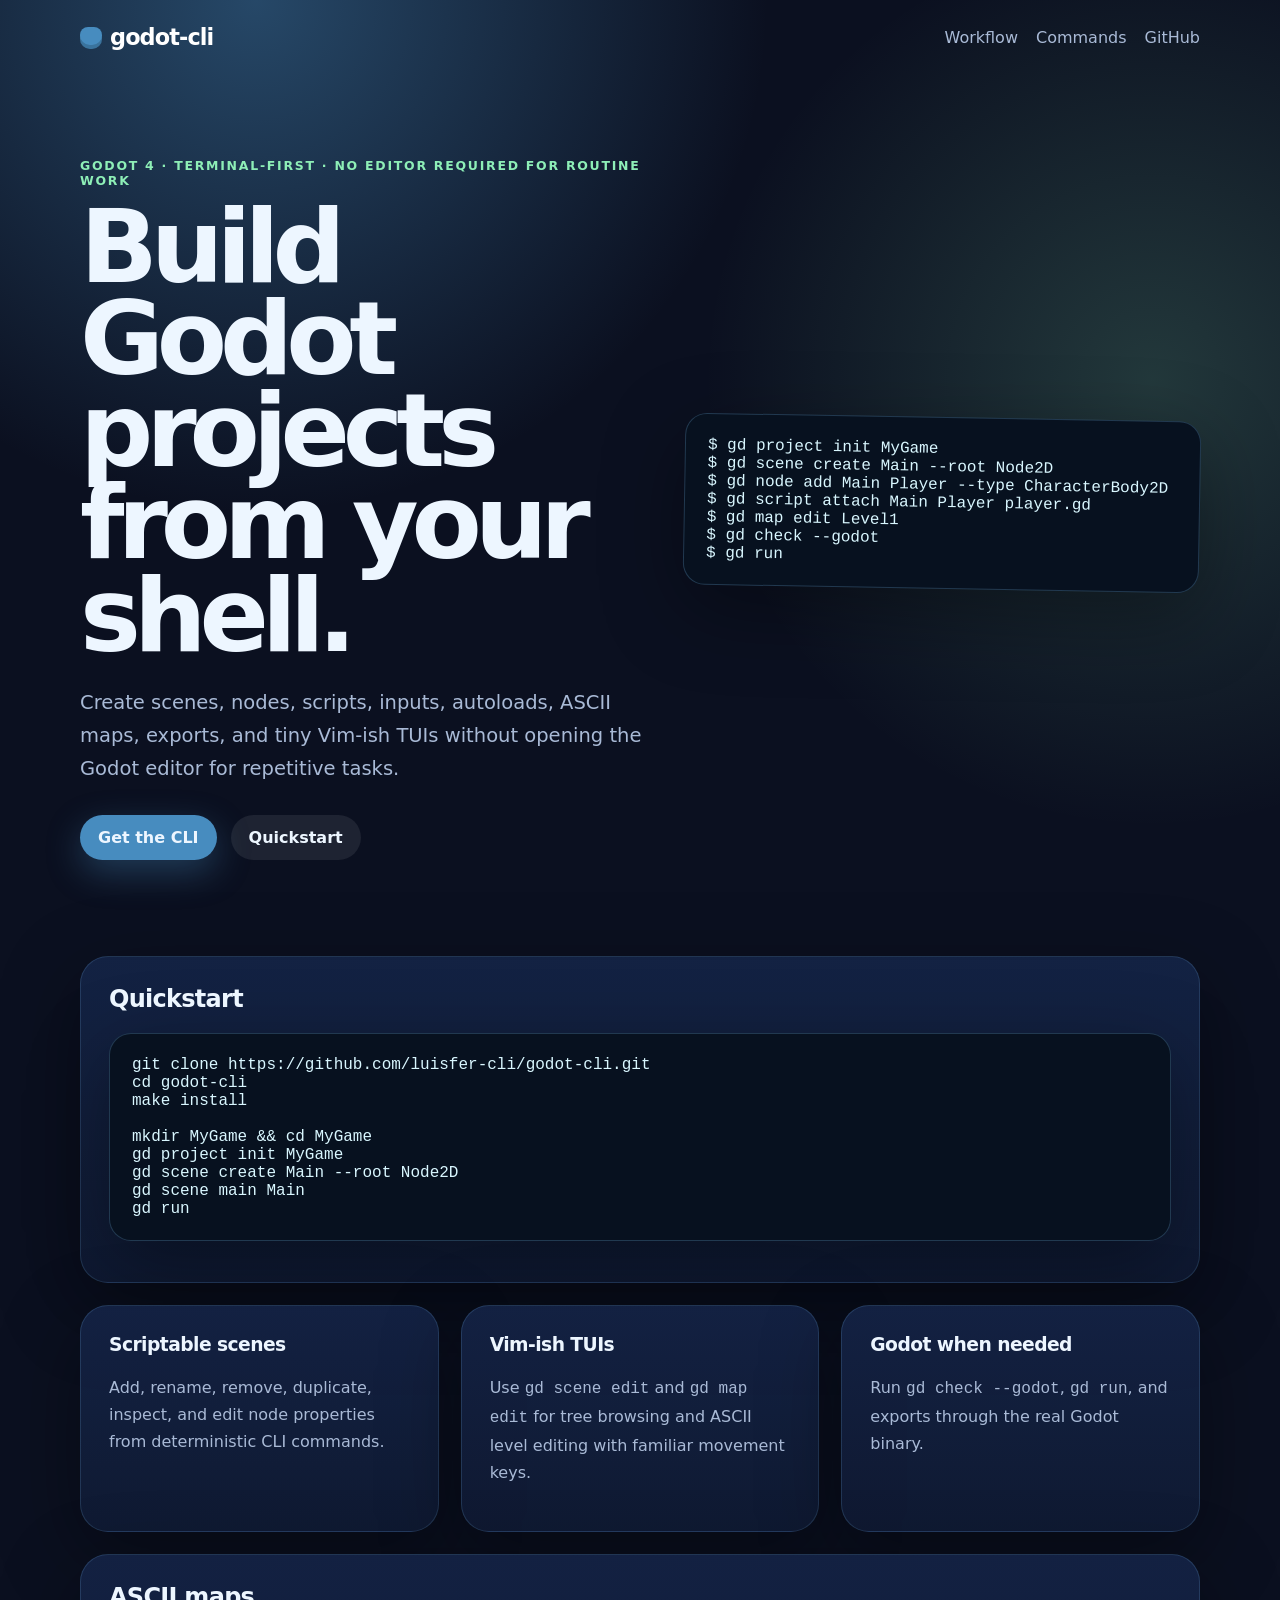
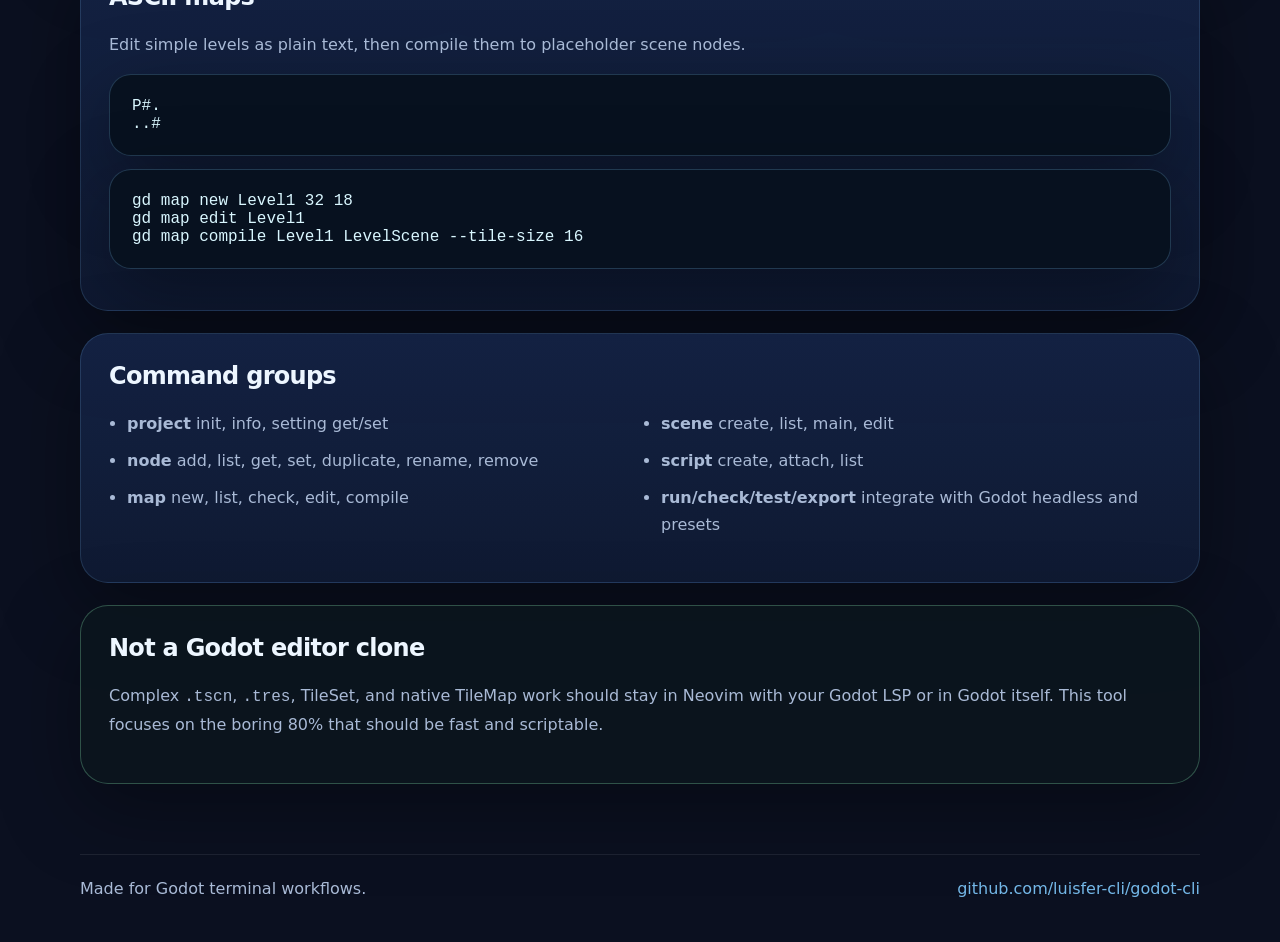
==== index.html @ 8ccf0f2c "Add GitHub Pages site" ====
<!doctype html>
<html lang="en">
<head>
  <meta charset="utf-8">
  <meta name="viewport" content="width=device-width, initial-scale=1">
  <title>godot-cli</title>
  <meta name="description" content="Terminal-first CLI for creating, inspecting, and editing Godot 4 projects.">
  <link rel="stylesheet" href="styles.css">
</head>
<body>
  <header class="hero">
    <nav>
      <a class="brand" href="#">godot-cli</a>
      <div>
        <a href="#workflow">Workflow</a>
        <a href="#commands">Commands</a>
        <a href="https://github.com/luisfer-cli/godot-cli">GitHub</a>
      </div>
    </nav>
    <section class="hero-grid">
      <div>
        <p class="eyebrow">Godot 4 · terminal-first · no editor required for routine work</p>
        <h1>Build Godot projects from your shell.</h1>
        <p class="lead">Create scenes, nodes, scripts, inputs, autoloads, ASCII maps, exports, and tiny Vim-ish TUIs without opening the Godot editor for repetitive tasks.</p>
        <div class="actions">
          <a class="button" href="https://github.com/luisfer-cli/godot-cli">Get the CLI</a>
          <a class="button ghost" href="#quickstart">Quickstart</a>
        </div>
      </div>
      <pre class="terminal"><code>$ gd project init MyGame
$ gd scene create Main --root Node2D
$ gd node add Main Player --type CharacterBody2D
$ gd script attach Main Player player.gd
$ gd map edit Level1
$ gd check --godot
$ gd run</code></pre>
    </section>
  </header>

  <main>
    <section id="quickstart" class="card wide">
      <h2>Quickstart</h2>
      <pre><code>git clone https://github.com/luisfer-cli/godot-cli.git
cd godot-cli
make install

mkdir MyGame && cd MyGame
gd project init MyGame
gd scene create Main --root Node2D
gd scene main Main
gd run</code></pre>
    </section>

    <section id="workflow" class="grid">
      <article class="card">
        <h3>Scriptable scenes</h3>
        <p>Add, rename, remove, duplicate, inspect, and edit node properties from deterministic CLI commands.</p>
      </article>
      <article class="card">
        <h3>Vim-ish TUIs</h3>
        <p>Use <code>gd scene edit</code> and <code>gd map edit</code> for tree browsing and ASCII level editing with familiar movement keys.</p>
      </article>
      <article class="card">
        <h3>Godot when needed</h3>
        <p>Run <code>gd check --godot</code>, <code>gd run</code>, and exports through the real Godot binary.</p>
      </article>
    </section>

    <section class="card wide">
      <h2>ASCII maps</h2>
      <p>Edit simple levels as plain text, then compile them to placeholder scene nodes.</p>
      <pre><code>P#.
..#</code></pre>
      <pre><code>gd map new Level1 32 18
gd map edit Level1
gd map compile Level1 LevelScene --tile-size 16</code></pre>
    </section>

    <section id="commands" class="card wide">
      <h2>Command groups</h2>
      <ul class="commands">
        <li><strong>project</strong> init, info, setting get/set</li>
        <li><strong>scene</strong> create, list, main, edit</li>
        <li><strong>node</strong> add, list, get, set, duplicate, rename, remove</li>
        <li><strong>script</strong> create, attach, list</li>
        <li><strong>map</strong> new, list, check, edit, compile</li>
        <li><strong>run/check/test/export</strong> integrate with Godot headless and presets</li>
      </ul>
    </section>

    <section class="note">
      <h2>Not a Godot editor clone</h2>
      <p>Complex <code>.tscn</code>, <code>.tres</code>, TileSet, and native TileMap work should stay in Neovim with your Godot LSP or in Godot itself. This tool focuses on the boring 80% that should be fast and scriptable.</p>
    </section>
  </main>

  <footer>
    <span>Made for Godot terminal workflows.</span>
    <a href="https://github.com/luisfer-cli/godot-cli">github.com/luisfer-cli/godot-cli</a>
  </footer>
</body>
</html>
---- styles.css ----
:root {
  color-scheme: dark;
  --bg: #0b1020;
  --panel: #101a33;
  --panel-2: #142345;
  --text: #edf6ff;
  --muted: #a9bad6;
  --godot: #478cbf;
  --godot-light: #74b8e8;
  --green: #8eefb7;
  --shadow: 0 24px 80px rgba(0, 0, 0, .35);
}
* { box-sizing: border-box; }
body {
  margin: 0;
  font-family: Inter, ui-sans-serif, system-ui, -apple-system, BlinkMacSystemFont, "Segoe UI", sans-serif;
  background:
    radial-gradient(circle at 20% 0%, rgba(71, 140, 191, .45), transparent 32rem),
    radial-gradient(circle at 90% 15%, rgba(142, 239, 183, .18), transparent 28rem),
    var(--bg);
  color: var(--text);
}
a { color: inherit; text-decoration: none; }
nav, main, footer, .hero-grid { width: min(1120px, calc(100% - 32px)); margin: auto; }
nav {
  display: flex; justify-content: space-between; align-items: center;
  padding: 24px 0;
}
nav div { display: flex; gap: 18px; color: var(--muted); }
.brand {
  font-weight: 900; letter-spacing: -.04em; font-size: 1.4rem;
  color: white;
}
.brand::before {
  content: ""; display: inline-block; width: 22px; height: 22px; margin-right: 8px;
  vertical-align: -4px; border-radius: 8px 8px 10px 10px;
  background: var(--godot); box-shadow: inset 0 -4px 0 rgba(0,0,0,.18);
}
.hero { padding-bottom: 72px; }
.hero-grid {
  display: grid; grid-template-columns: minmax(0, 1.05fr) minmax(320px, .95fr);
  gap: 34px; align-items: center; padding: 72px 0 24px;
}
.eyebrow { color: var(--green); text-transform: uppercase; letter-spacing: .14em; font-size: .78rem; font-weight: 800; }
h1 { font-size: clamp(3rem, 8vw, 6.6rem); line-height: .9; margin: 12px 0 24px; letter-spacing: -.07em; }
.lead { color: var(--muted); font-size: 1.22rem; line-height: 1.7; max-width: 64ch; }
.actions { display: flex; gap: 14px; margin-top: 30px; flex-wrap: wrap; }
.button {
  padding: 13px 18px; border-radius: 999px; background: var(--godot);
  font-weight: 800; box-shadow: 0 12px 34px rgba(71, 140, 191, .35);
}
.button.ghost { background: rgba(255,255,255,.08); box-shadow: none; color: var(--text); }
.terminal, pre {
  background: #07111f; border: 1px solid rgba(116, 184, 232, .24);
  color: #d9f7ff; padding: 22px; border-radius: 22px; overflow: auto;
  box-shadow: var(--shadow);
}
.terminal { transform: rotate(1deg); }
code { font-family: "JetBrains Mono", "Fira Code", ui-monospace, SFMono-Regular, Menlo, monospace; }
main { display: grid; gap: 22px; padding-bottom: 70px; }
.grid { display: grid; grid-template-columns: repeat(3, 1fr); gap: 22px; }
.card, .note {
  background: linear-gradient(180deg, rgba(20,35,69,.94), rgba(16,26,51,.94));
  border: 1px solid rgba(116,184,232,.18); border-radius: 28px; padding: 28px;
  box-shadow: var(--shadow);
}
.card h2, .note h2, .card h3 { margin-top: 0; letter-spacing: -.03em; }
.card p, .note p, .commands { color: var(--muted); line-height: 1.7; }
.wide { grid-column: 1 / -1; }
.commands { display: grid; grid-template-columns: repeat(2, minmax(0, 1fr)); gap: 10px 24px; padding-left: 18px; }
.note { border-color: rgba(142,239,183,.28); background: rgba(11, 22, 30, .82); }
footer {
  color: var(--muted); border-top: 1px solid rgba(255,255,255,.08);
  padding: 24px 0 36px; display: flex; justify-content: space-between; gap: 16px;
}
footer a { color: var(--godot-light); }
@media (max-width: 820px) {
  .hero-grid, .grid, .commands { grid-template-columns: 1fr; }
  nav, footer { align-items: flex-start; flex-direction: column; }
  h1 { font-size: 3.4rem; }
}
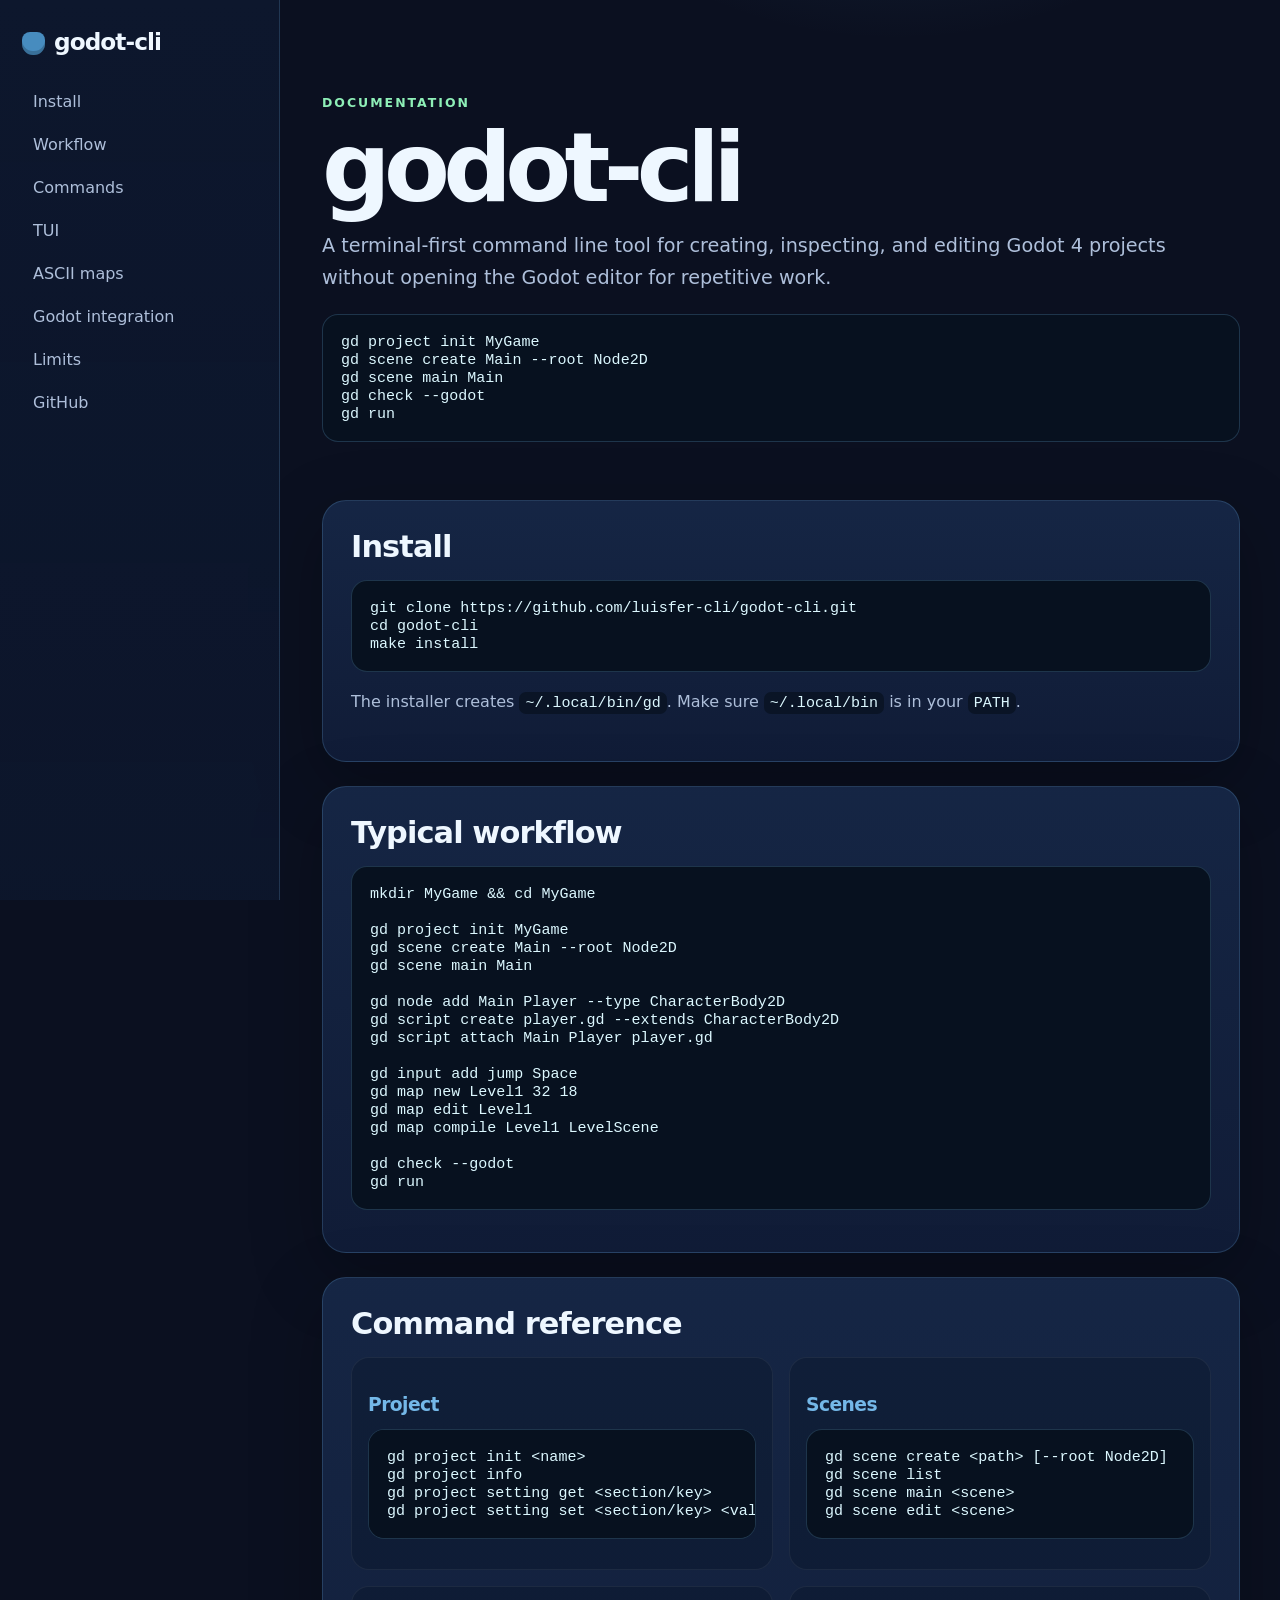
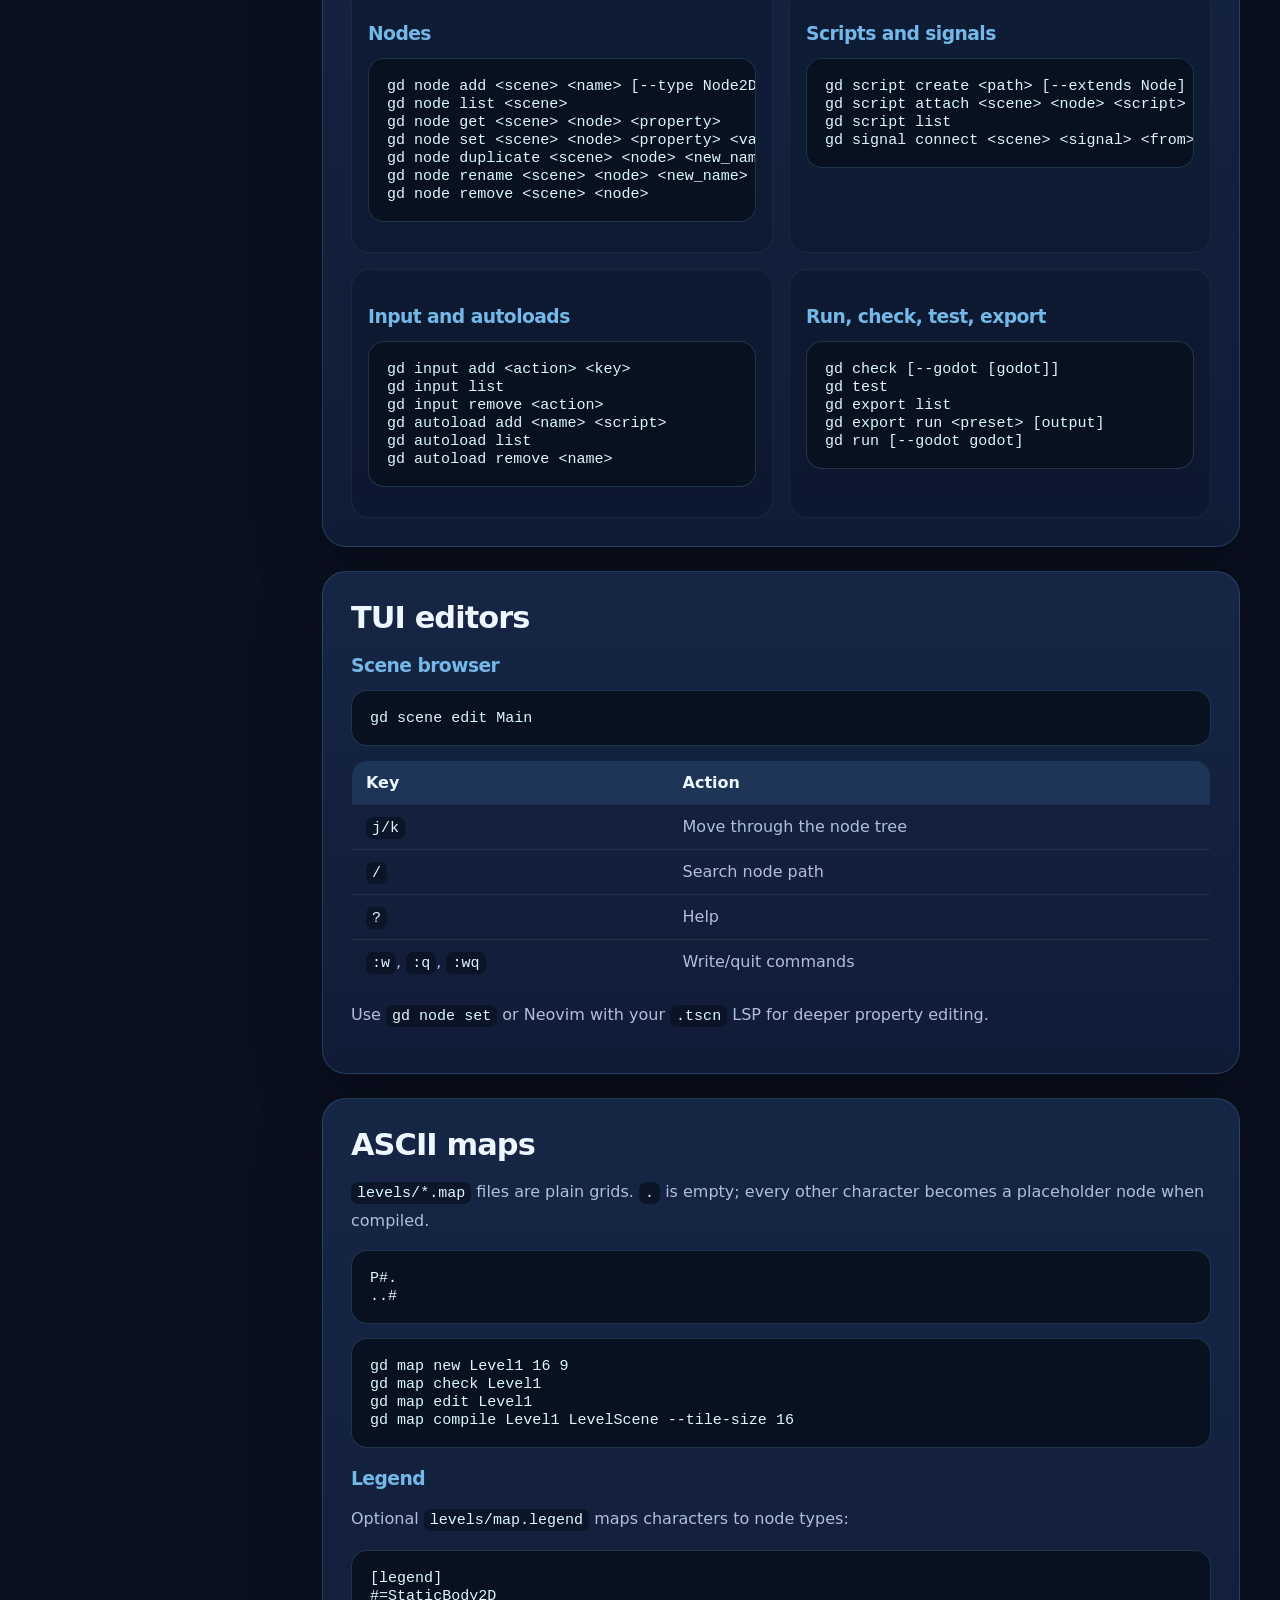
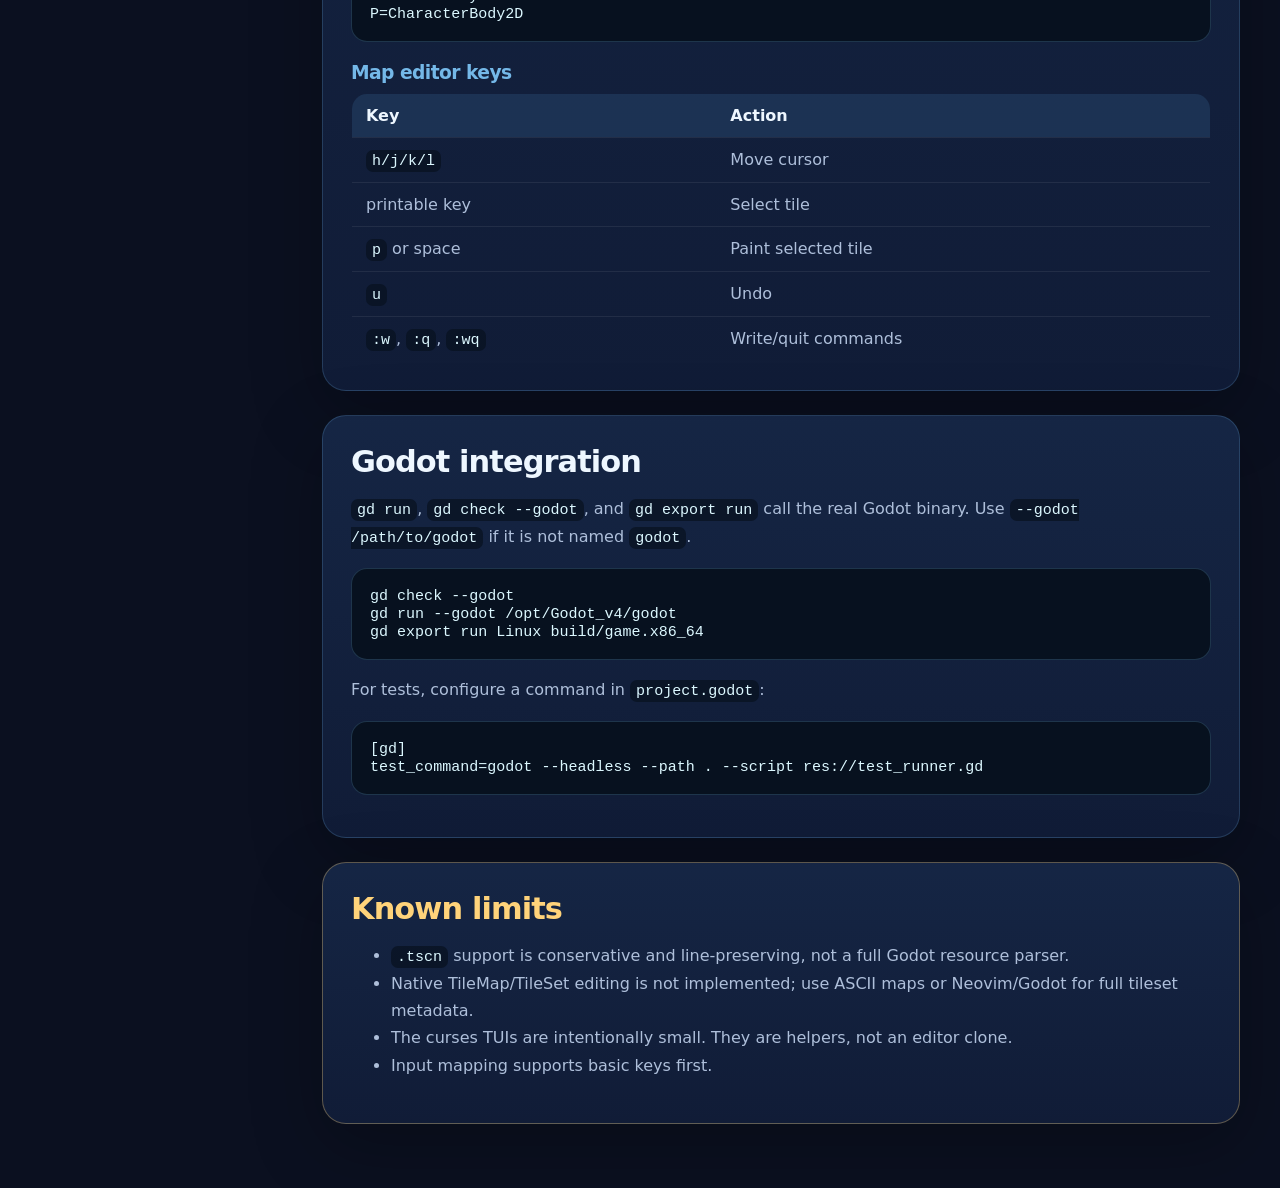
==== commit bca1db56: "Refocus GitHub Pages on documentation" ====
--- a/index.html
+++ b/index.html
@@ -3,100 +3,179 @@
 <head>
   <meta charset="utf-8">
   <meta name="viewport" content="width=device-width, initial-scale=1">
-  <title>godot-cli</title>
-  <meta name="description" content="Terminal-first CLI for creating, inspecting, and editing Godot 4 projects.">
+  <title>godot-cli docs</title>
+  <meta name="description" content="Documentation for godot-cli, a terminal-first CLI for Godot 4 projects.">
   <link rel="stylesheet" href="styles.css">
 </head>
 <body>
-  <header class="hero">
+  <aside class="sidebar">
+    <a class="brand" href="#top">godot-cli</a>
     <nav>
-      <a class="brand" href="#">godot-cli</a>
-      <div>
-        <a href="#workflow">Workflow</a>
-        <a href="#commands">Commands</a>
-        <a href="https://github.com/luisfer-cli/godot-cli">GitHub</a>
-      </div>
+      <a href="#install">Install</a>
+      <a href="#workflow">Workflow</a>
+      <a href="#commands">Commands</a>
+      <a href="#tui">TUI</a>
+      <a href="#maps">ASCII maps</a>
+      <a href="#godot">Godot integration</a>
+      <a href="#limits">Limits</a>
+      <a href="https://github.com/luisfer-cli/godot-cli">GitHub</a>
     </nav>
-    <section class="hero-grid">
-      <div>
-        <p class="eyebrow">Godot 4 · terminal-first · no editor required for routine work</p>
-        <h1>Build Godot projects from your shell.</h1>
-        <p class="lead">Create scenes, nodes, scripts, inputs, autoloads, ASCII maps, exports, and tiny Vim-ish TUIs without opening the Godot editor for repetitive tasks.</p>
-        <div class="actions">
-          <a class="button" href="https://github.com/luisfer-cli/godot-cli">Get the CLI</a>
-          <a class="button ghost" href="#quickstart">Quickstart</a>
-        </div>
-      </div>
-      <pre class="terminal"><code>$ gd project init MyGame
-$ gd scene create Main --root Node2D
-$ gd node add Main Player --type CharacterBody2D
-$ gd script attach Main Player player.gd
-$ gd map edit Level1
-$ gd check --godot
-$ gd run</code></pre>
-    </section>
-  </header>
+  </aside>
 
-  <main>
-    <section id="quickstart" class="card wide">
-      <h2>Quickstart</h2>
+  <main id="top">
+    <header class="hero">
+      <p class="eyebrow">Documentation</p>
+      <h1>godot-cli</h1>
+      <p class="lead">A terminal-first command line tool for creating, inspecting, and editing Godot 4 projects without opening the Godot editor for repetitive work.</p>
+      <pre><code>gd project init MyGame
+gd scene create Main --root Node2D
+gd scene main Main
+gd check --godot
+gd run</code></pre>
+    </header>
+
+    <section id="install" class="doc-card">
+      <h2>Install</h2>
       <pre><code>git clone https://github.com/luisfer-cli/godot-cli.git
 cd godot-cli
-make install
+make install</code></pre>
+      <p>The installer creates <code>~/.local/bin/gd</code>. Make sure <code>~/.local/bin</code> is in your <code>PATH</code>.</p>
+    </section>
 
-mkdir MyGame && cd MyGame
+    <section id="workflow" class="doc-card">
+      <h2>Typical workflow</h2>
+      <pre><code>mkdir MyGame && cd MyGame
+
 gd project init MyGame
 gd scene create Main --root Node2D
 gd scene main Main
+
+gd node add Main Player --type CharacterBody2D
+gd script create player.gd --extends CharacterBody2D
+gd script attach Main Player player.gd
+
+gd input add jump Space
+gd map new Level1 32 18
+gd map edit Level1
+gd map compile Level1 LevelScene
+
+gd check --godot
 gd run</code></pre>
     </section>
 
-    <section id="workflow" class="grid">
-      <article class="card">
-        <h3>Scriptable scenes</h3>
-        <p>Add, rename, remove, duplicate, inspect, and edit node properties from deterministic CLI commands.</p>
-      </article>
-      <article class="card">
-        <h3>Vim-ish TUIs</h3>
-        <p>Use <code>gd scene edit</code> and <code>gd map edit</code> for tree browsing and ASCII level editing with familiar movement keys.</p>
-      </article>
-      <article class="card">
-        <h3>Godot when needed</h3>
-        <p>Run <code>gd check --godot</code>, <code>gd run</code>, and exports through the real Godot binary.</p>
-      </article>
+    <section id="commands" class="doc-card">
+      <h2>Command reference</h2>
+      <div class="command-grid">
+        <article>
+          <h3>Project</h3>
+          <pre><code>gd project init &lt;name&gt;
+gd project info
+gd project setting get &lt;section/key&gt;
+gd project setting set &lt;section/key&gt; &lt;value&gt;</code></pre>
+        </article>
+        <article>
+          <h3>Scenes</h3>
+          <pre><code>gd scene create &lt;path&gt; [--root Node2D]
+gd scene list
+gd scene main &lt;scene&gt;
+gd scene edit &lt;scene&gt;</code></pre>
+        </article>
+        <article>
+          <h3>Nodes</h3>
+          <pre><code>gd node add &lt;scene&gt; &lt;name&gt; [--type Node2D]
+gd node list &lt;scene&gt;
+gd node get &lt;scene&gt; &lt;node&gt; &lt;property&gt;
+gd node set &lt;scene&gt; &lt;node&gt; &lt;property&gt; &lt;value&gt;
+gd node duplicate &lt;scene&gt; &lt;node&gt; &lt;new_name&gt;
+gd node rename &lt;scene&gt; &lt;node&gt; &lt;new_name&gt;
+gd node remove &lt;scene&gt; &lt;node&gt;</code></pre>
+        </article>
+        <article>
+          <h3>Scripts and signals</h3>
+          <pre><code>gd script create &lt;path&gt; [--extends Node]
+gd script attach &lt;scene&gt; &lt;node&gt; &lt;script&gt;
+gd script list
+gd signal connect &lt;scene&gt; &lt;signal&gt; &lt;from&gt; &lt;to&gt; &lt;method&gt;</code></pre>
+        </article>
+        <article>
+          <h3>Input and autoloads</h3>
+          <pre><code>gd input add &lt;action&gt; &lt;key&gt;
+gd input list
+gd input remove &lt;action&gt;
+gd autoload add &lt;name&gt; &lt;script&gt;
+gd autoload list
+gd autoload remove &lt;name&gt;</code></pre>
+        </article>
+        <article>
+          <h3>Run, check, test, export</h3>
+          <pre><code>gd check [--godot [godot]]
+gd test
+gd export list
+gd export run &lt;preset&gt; [output]
+gd run [--godot godot]</code></pre>
+        </article>
+      </div>
     </section>
 
-    <section class="card wide">
+    <section id="tui" class="doc-card">
+      <h2>TUI editors</h2>
+      <h3>Scene browser</h3>
+      <pre><code>gd scene edit Main</code></pre>
+      <table>
+        <tr><th>Key</th><th>Action</th></tr>
+        <tr><td><code>j/k</code></td><td>Move through the node tree</td></tr>
+        <tr><td><code>/</code></td><td>Search node path</td></tr>
+        <tr><td><code>?</code></td><td>Help</td></tr>
+        <tr><td><code>:w</code>, <code>:q</code>, <code>:wq</code></td><td>Write/quit commands</td></tr>
+      </table>
+      <p>Use <code>gd node set</code> or Neovim with your <code>.tscn</code> LSP for deeper property editing.</p>
+    </section>
+
+    <section id="maps" class="doc-card">
       <h2>ASCII maps</h2>
-      <p>Edit simple levels as plain text, then compile them to placeholder scene nodes.</p>
+      <p><code>levels/*.map</code> files are plain grids. <code>.</code> is empty; every other character becomes a placeholder node when compiled.</p>
       <pre><code>P#.
 ..#</code></pre>
-      <pre><code>gd map new Level1 32 18
+      <pre><code>gd map new Level1 16 9
+gd map check Level1
 gd map edit Level1
 gd map compile Level1 LevelScene --tile-size 16</code></pre>
+      <h3>Legend</h3>
+      <p>Optional <code>levels/map.legend</code> maps characters to node types:</p>
+      <pre><code>[legend]
+#=StaticBody2D
+P=CharacterBody2D</code></pre>
+      <h3>Map editor keys</h3>
+      <table>
+        <tr><th>Key</th><th>Action</th></tr>
+        <tr><td><code>h/j/k/l</code></td><td>Move cursor</td></tr>
+        <tr><td>printable key</td><td>Select tile</td></tr>
+        <tr><td><code>p</code> or space</td><td>Paint selected tile</td></tr>
+        <tr><td><code>u</code></td><td>Undo</td></tr>
+        <tr><td><code>:w</code>, <code>:q</code>, <code>:wq</code></td><td>Write/quit commands</td></tr>
+      </table>
     </section>
 
-    <section id="commands" class="card wide">
-      <h2>Command groups</h2>
-      <ul class="commands">
-        <li><strong>project</strong> init, info, setting get/set</li>
-        <li><strong>scene</strong> create, list, main, edit</li>
-        <li><strong>node</strong> add, list, get, set, duplicate, rename, remove</li>
-        <li><strong>script</strong> create, attach, list</li>
-        <li><strong>map</strong> new, list, check, edit, compile</li>
-        <li><strong>run/check/test/export</strong> integrate with Godot headless and presets</li>
+    <section id="godot" class="doc-card">
+      <h2>Godot integration</h2>
+      <p><code>gd run</code>, <code>gd check --godot</code>, and <code>gd export run</code> call the real Godot binary. Use <code>--godot /path/to/godot</code> if it is not named <code>godot</code>.</p>
+      <pre><code>gd check --godot
+gd run --godot /opt/Godot_v4/godot
+gd export run Linux build/game.x86_64</code></pre>
+      <p>For tests, configure a command in <code>project.godot</code>:</p>
+      <pre><code>[gd]
+test_command=godot --headless --path . --script res://test_runner.gd</code></pre>
+    </section>
+
+    <section id="limits" class="doc-card warning">
+      <h2>Known limits</h2>
+      <ul>
+        <li><code>.tscn</code> support is conservative and line-preserving, not a full Godot resource parser.</li>
+        <li>Native TileMap/TileSet editing is not implemented; use ASCII maps or Neovim/Godot for full tileset metadata.</li>
+        <li>The curses TUIs are intentionally small. They are helpers, not an editor clone.</li>
+        <li>Input mapping supports basic keys first.</li>
       </ul>
     </section>
-
-    <section class="note">
-      <h2>Not a Godot editor clone</h2>
-      <p>Complex <code>.tscn</code>, <code>.tres</code>, TileSet, and native TileMap work should stay in Neovim with your Godot LSP or in Godot itself. This tool focuses on the boring 80% that should be fast and scriptable.</p>
-    </section>
   </main>
-
-  <footer>
-    <span>Made for Godot terminal workflows.</span>
-    <a href="https://github.com/luisfer-cli/godot-cli">github.com/luisfer-cli/godot-cli</a>
-  </footer>
 </body>
 </html>
--- a/styles.css
+++ b/styles.css
@@ -1,81 +1,145 @@
 :root {
   color-scheme: dark;
   --bg: #0b1020;
-  --panel: #101a33;
-  --panel-2: #142345;
-  --text: #edf6ff;
-  --muted: #a9bad6;
+  --sidebar: #0d172d;
+  --panel: #111d38;
+  --panel-2: #162746;
+  --text: #eef7ff;
+  --muted: #aebfda;
+  --line: rgba(116, 184, 232, .2);
   --godot: #478cbf;
   --godot-light: #74b8e8;
   --green: #8eefb7;
-  --shadow: 0 24px 80px rgba(0, 0, 0, .35);
+  --warn: #ffd37a;
 }
 * { box-sizing: border-box; }
+html { scroll-behavior: smooth; }
 body {
   margin: 0;
   font-family: Inter, ui-sans-serif, system-ui, -apple-system, BlinkMacSystemFont, "Segoe UI", sans-serif;
   background:
-    radial-gradient(circle at 20% 0%, rgba(71, 140, 191, .45), transparent 32rem),
-    radial-gradient(circle at 90% 15%, rgba(142, 239, 183, .18), transparent 28rem),
+    radial-gradient(circle at 70% -10%, rgba(71, 140, 191, .34), transparent 30rem),
     var(--bg);
   color: var(--text);
 }
 a { color: inherit; text-decoration: none; }
-nav, main, footer, .hero-grid { width: min(1120px, calc(100% - 32px)); margin: auto; }
-nav {
-  display: flex; justify-content: space-between; align-items: center;
-  padding: 24px 0;
+.sidebar {
+  position: fixed;
+  inset: 0 auto 0 0;
+  width: 280px;
+  padding: 28px 22px;
+  background: linear-gradient(180deg, var(--sidebar), rgba(13, 23, 45, .86));
+  border-right: 1px solid var(--line);
 }
-nav div { display: flex; gap: 18px; color: var(--muted); }
 .brand {
-  font-weight: 900; letter-spacing: -.04em; font-size: 1.4rem;
-  color: white;
+  display: block;
+  font-weight: 900;
+  font-size: 1.45rem;
+  letter-spacing: -.04em;
+  margin-bottom: 28px;
 }
 .brand::before {
-  content: ""; display: inline-block; width: 22px; height: 22px; margin-right: 8px;
-  vertical-align: -4px; border-radius: 8px 8px 10px 10px;
-  background: var(--godot); box-shadow: inset 0 -4px 0 rgba(0,0,0,.18);
+  content: "";
+  display: inline-block;
+  width: 23px;
+  height: 23px;
+  margin-right: 9px;
+  vertical-align: -5px;
+  border-radius: 8px 8px 11px 11px;
+  background: var(--godot);
+  box-shadow: inset 0 -4px 0 rgba(0,0,0,.2);
 }
-.hero { padding-bottom: 72px; }
-.hero-grid {
-  display: grid; grid-template-columns: minmax(0, 1.05fr) minmax(320px, .95fr);
-  gap: 34px; align-items: center; padding: 72px 0 24px;
+.sidebar nav { display: grid; gap: 6px; }
+.sidebar a:not(.brand) {
+  color: var(--muted);
+  padding: 9px 11px;
+  border-radius: 12px;
 }
-.eyebrow { color: var(--green); text-transform: uppercase; letter-spacing: .14em; font-size: .78rem; font-weight: 800; }
-h1 { font-size: clamp(3rem, 8vw, 6.6rem); line-height: .9; margin: 12px 0 24px; letter-spacing: -.07em; }
-.lead { color: var(--muted); font-size: 1.22rem; line-height: 1.7; max-width: 64ch; }
-.actions { display: flex; gap: 14px; margin-top: 30px; flex-wrap: wrap; }
-.button {
-  padding: 13px 18px; border-radius: 999px; background: var(--godot);
-  font-weight: 800; box-shadow: 0 12px 34px rgba(71, 140, 191, .35);
+.sidebar a:not(.brand):hover { color: var(--text); background: rgba(116,184,232,.1); }
+main {
+  margin-left: 280px;
+  width: min(980px, calc(100% - 320px));
+  padding: 42px 0 80px 42px;
 }
-.button.ghost { background: rgba(255,255,255,.08); box-shadow: none; color: var(--text); }
-.terminal, pre {
-  background: #07111f; border: 1px solid rgba(116, 184, 232, .24);
-  color: #d9f7ff; padding: 22px; border-radius: 22px; overflow: auto;
-  box-shadow: var(--shadow);
+.hero {
+  padding: 38px 0 20px;
 }
-.terminal { transform: rotate(1deg); }
-code { font-family: "JetBrains Mono", "Fira Code", ui-monospace, SFMono-Regular, Menlo, monospace; }
-main { display: grid; gap: 22px; padding-bottom: 70px; }
-.grid { display: grid; grid-template-columns: repeat(3, 1fr); gap: 22px; }
-.card, .note {
-  background: linear-gradient(180deg, rgba(20,35,69,.94), rgba(16,26,51,.94));
-  border: 1px solid rgba(116,184,232,.18); border-radius: 28px; padding: 28px;
-  box-shadow: var(--shadow);
+.eyebrow {
+  color: var(--green);
+  text-transform: uppercase;
+  letter-spacing: .16em;
+  font-size: .78rem;
+  font-weight: 800;
 }
-.card h2, .note h2, .card h3 { margin-top: 0; letter-spacing: -.03em; }
-.card p, .note p, .commands { color: var(--muted); line-height: 1.7; }
-.wide { grid-column: 1 / -1; }
-.commands { display: grid; grid-template-columns: repeat(2, minmax(0, 1fr)); gap: 10px 24px; padding-left: 18px; }
-.note { border-color: rgba(142,239,183,.28); background: rgba(11, 22, 30, .82); }
-footer {
-  color: var(--muted); border-top: 1px solid rgba(255,255,255,.08);
-  padding: 24px 0 36px; display: flex; justify-content: space-between; gap: 16px;
+h1 {
+  font-size: clamp(3.2rem, 8vw, 6rem);
+  line-height: .88;
+  margin: 8px 0 18px;
+  letter-spacing: -.07em;
 }
-footer a { color: var(--godot-light); }
-@media (max-width: 820px) {
-  .hero-grid, .grid, .commands { grid-template-columns: 1fr; }
-  nav, footer { align-items: flex-start; flex-direction: column; }
-  h1 { font-size: 3.4rem; }
+.lead {
+  color: var(--muted);
+  font-size: 1.2rem;
+  line-height: 1.7;
+  max-width: 72ch;
 }
+.doc-card {
+  margin-top: 24px;
+  padding: 28px;
+  border: 1px solid var(--line);
+  border-radius: 24px;
+  background: linear-gradient(180deg, rgba(22,39,70,.96), rgba(17,29,56,.96));
+  box-shadow: 0 22px 70px rgba(0,0,0,.26);
+}
+h2, h3 { letter-spacing: -.03em; }
+h2 { margin: 0 0 16px; font-size: 1.9rem; }
+h3 { margin: 20px 0 10px; color: var(--godot-light); }
+p, li { color: var(--muted); line-height: 1.7; }
+pre {
+  margin: 14px 0;
+  padding: 18px;
+  overflow: auto;
+  border-radius: 16px;
+  border: 1px solid rgba(116,184,232,.22);
+  background: #07111f;
+  color: #dcf8ff;
+}
+code {
+  font-family: "JetBrains Mono", "Fira Code", ui-monospace, SFMono-Regular, Menlo, monospace;
+  font-size: .94em;
+}
+p code, li code, td code {
+  color: #dcf8ff;
+  background: rgba(7,17,31,.72);
+  padding: 2px 6px;
+  border-radius: 7px;
+}
+.command-grid {
+  display: grid;
+  grid-template-columns: repeat(2, minmax(0, 1fr));
+  gap: 16px;
+}
+.command-grid article {
+  padding: 16px;
+  border-radius: 18px;
+  background: rgba(7,17,31,.28);
+  border: 1px solid rgba(255,255,255,.06);
+}
+table {
+  width: 100%;
+  border-collapse: collapse;
+  overflow: hidden;
+  border-radius: 16px;
+  border: 1px solid var(--line);
+}
+th, td { text-align: left; padding: 12px 14px; border-bottom: 1px solid rgba(255,255,255,.07); }
+th { color: var(--text); background: rgba(71,140,191,.18); }
+td { color: var(--muted); }
+.warning { border-color: rgba(255,211,122,.32); }
+.warning h2 { color: var(--warn); }
+@media (max-width: 880px) {
+  .sidebar { position: static; width: auto; }
+  .sidebar nav { grid-template-columns: repeat(2, minmax(0, 1fr)); }
+  main { margin-left: 0; width: min(100% - 28px, 980px); padding: 24px 0 60px; }
+  .command-grid { grid-template-columns: 1fr; }
+}
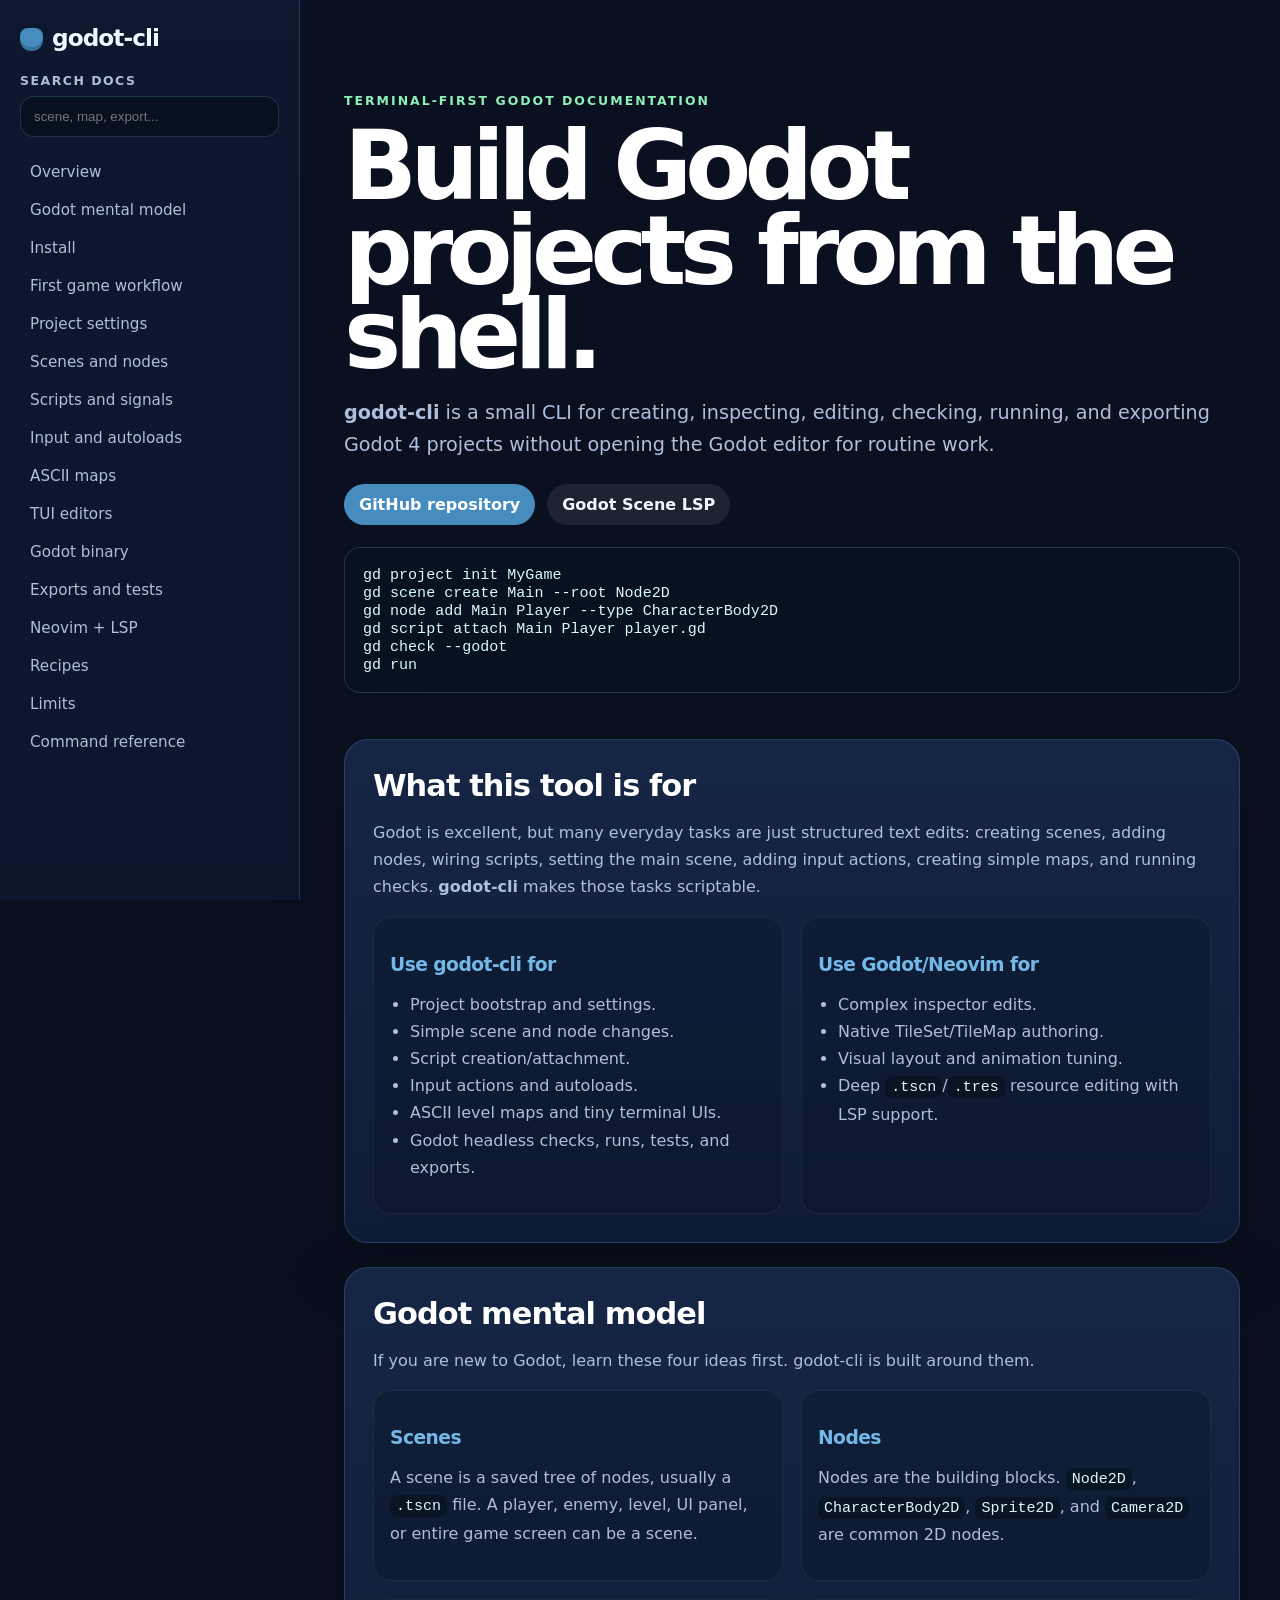
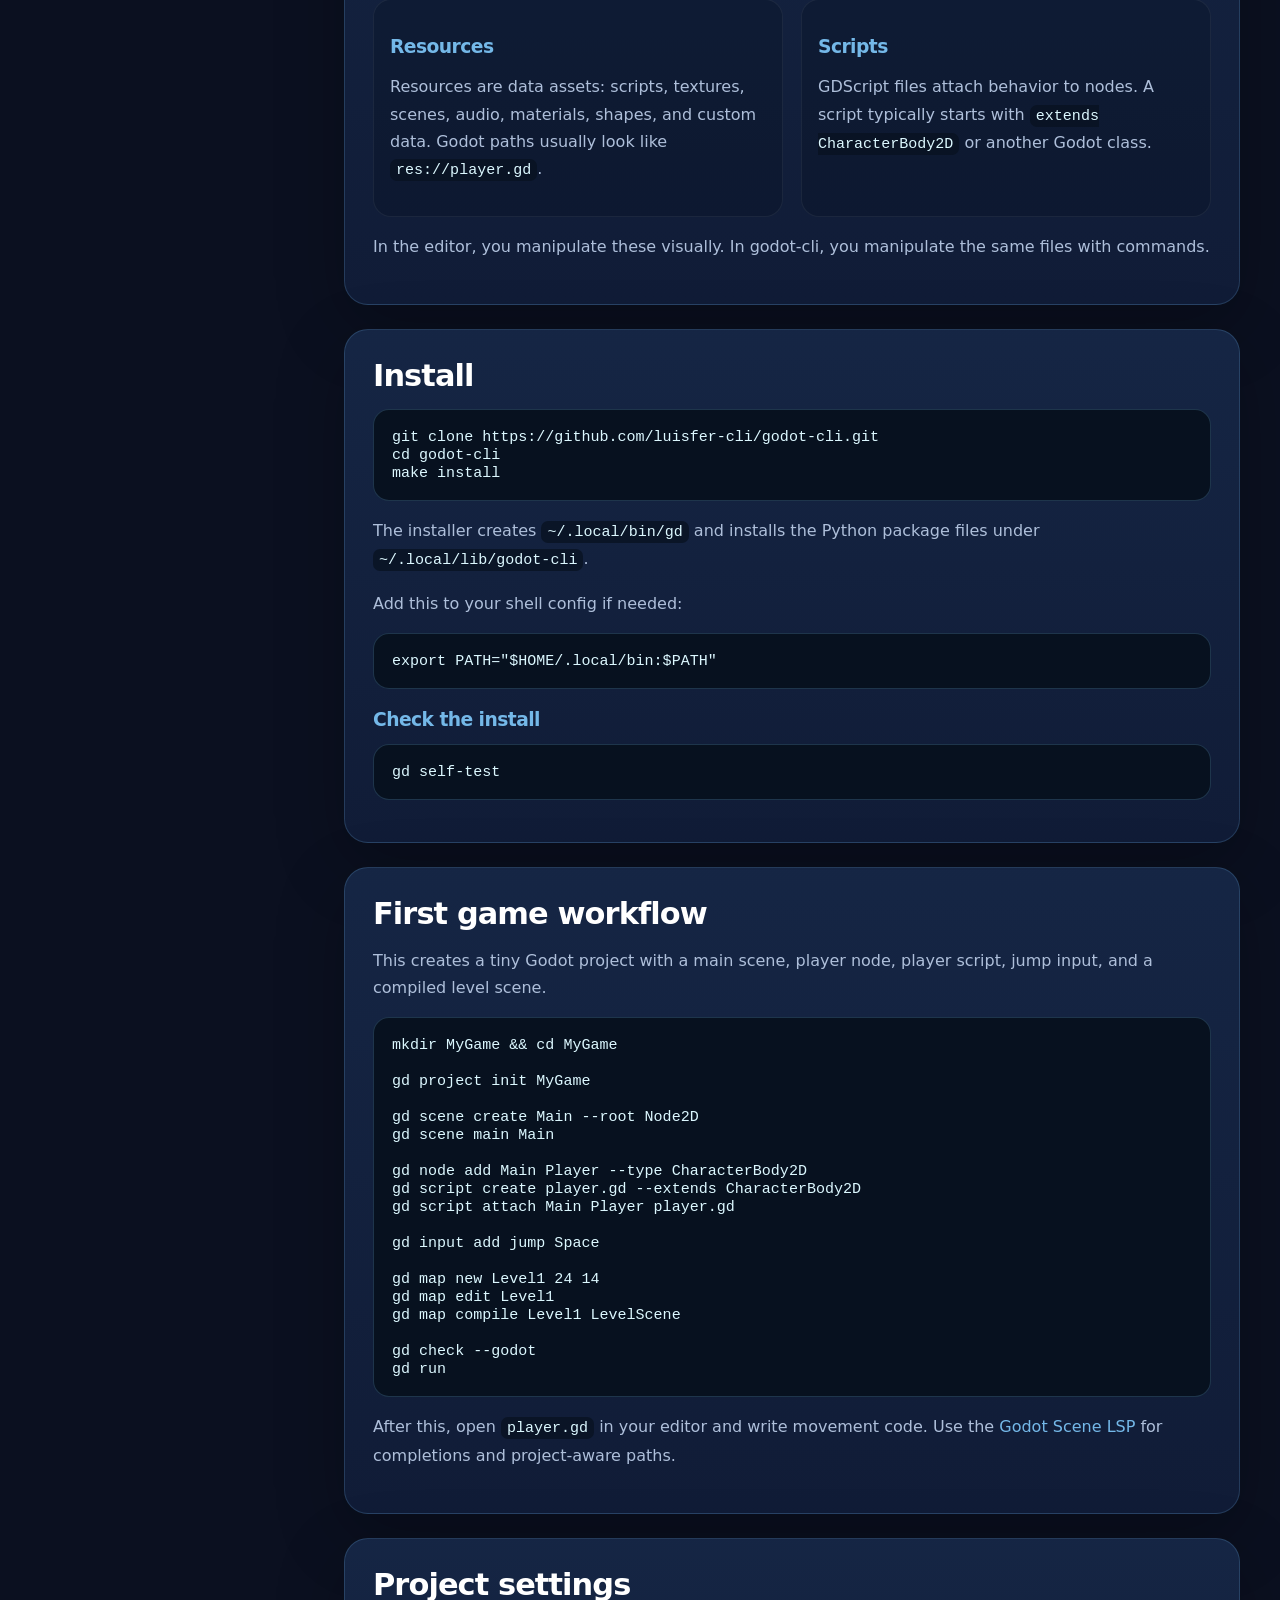
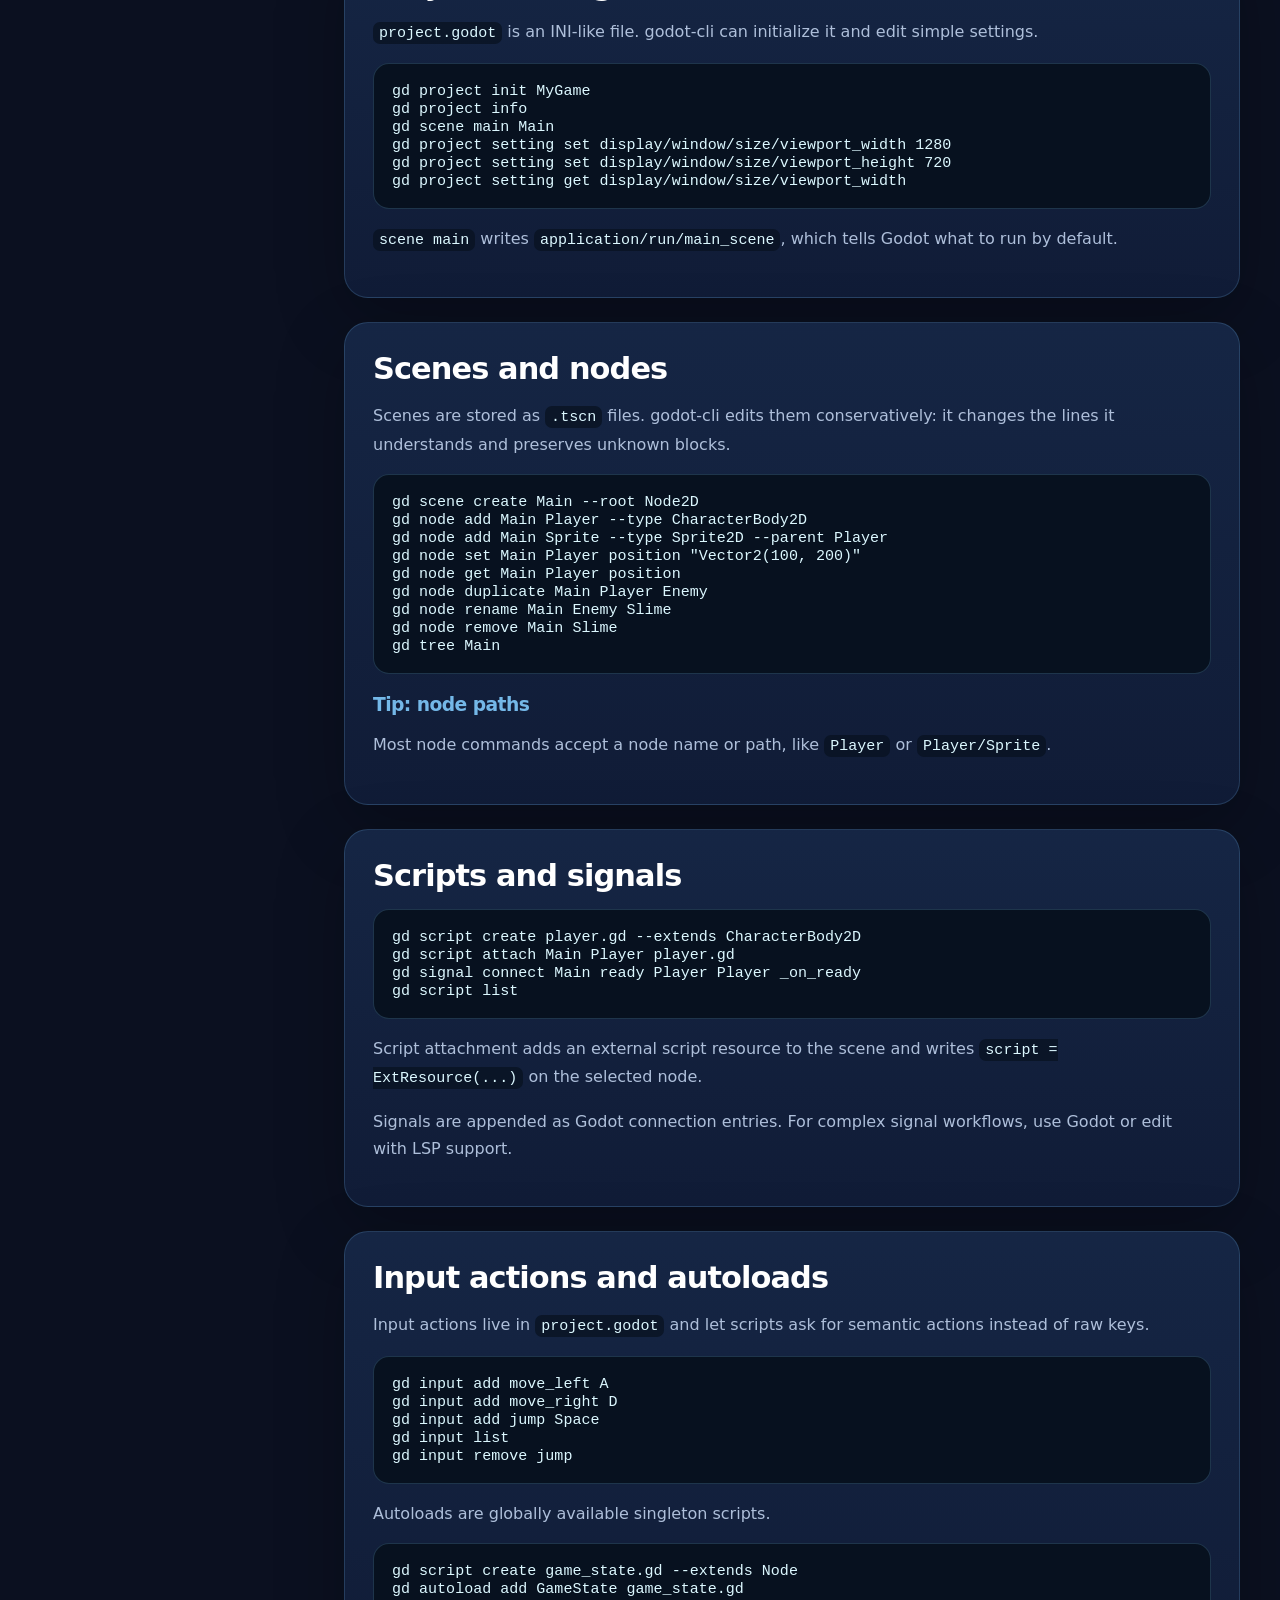
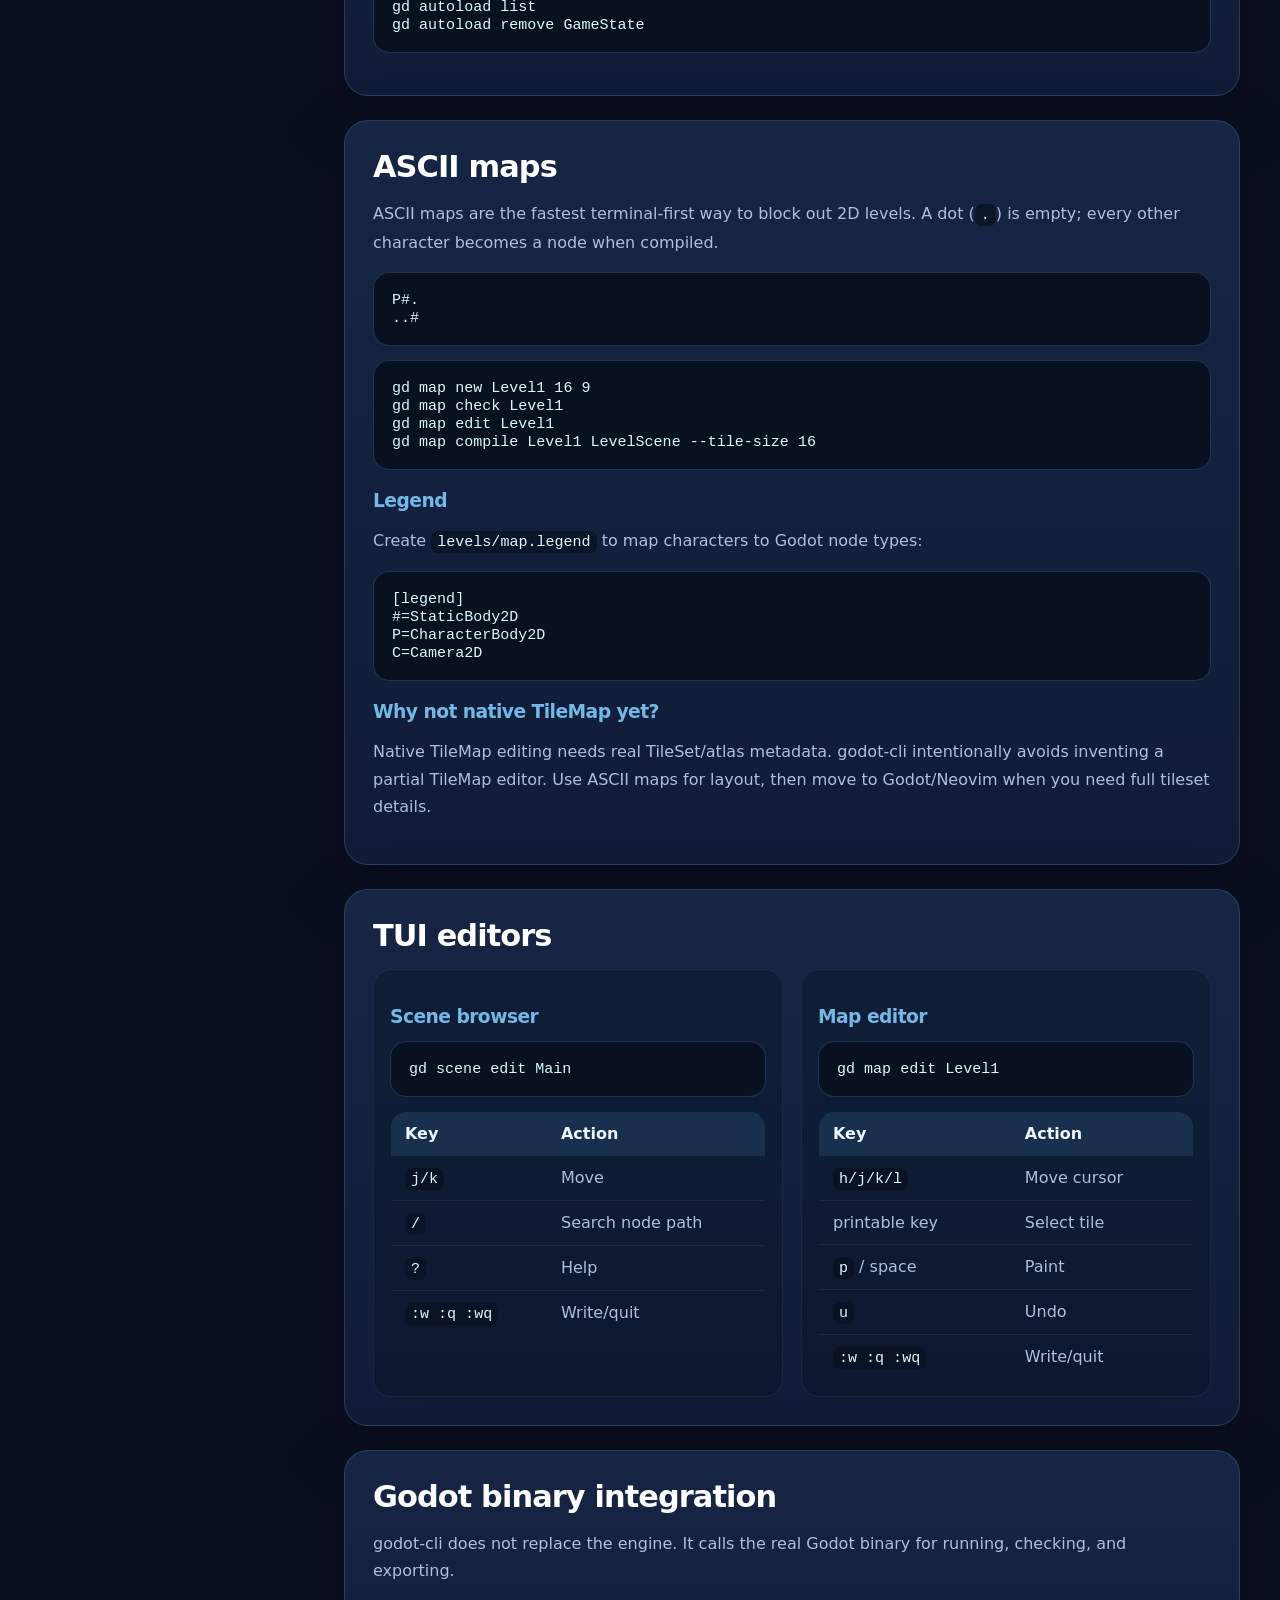
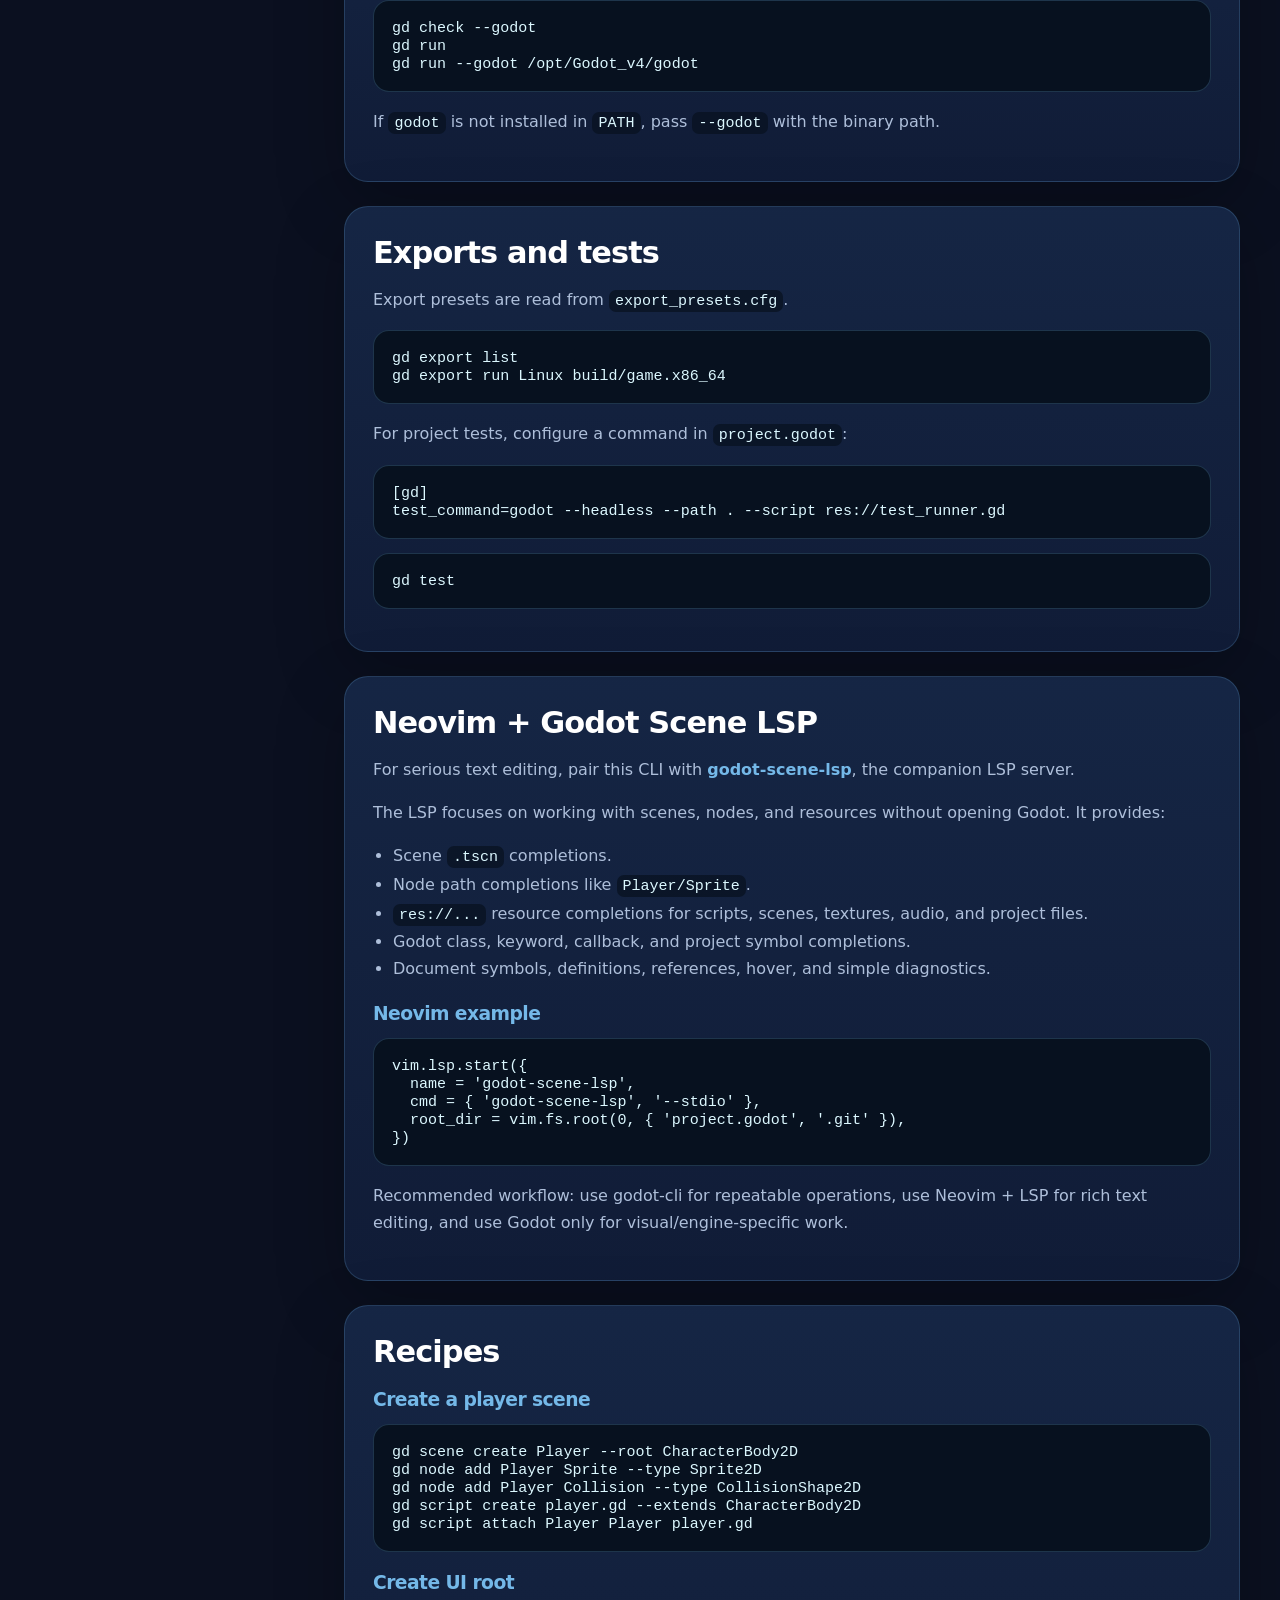
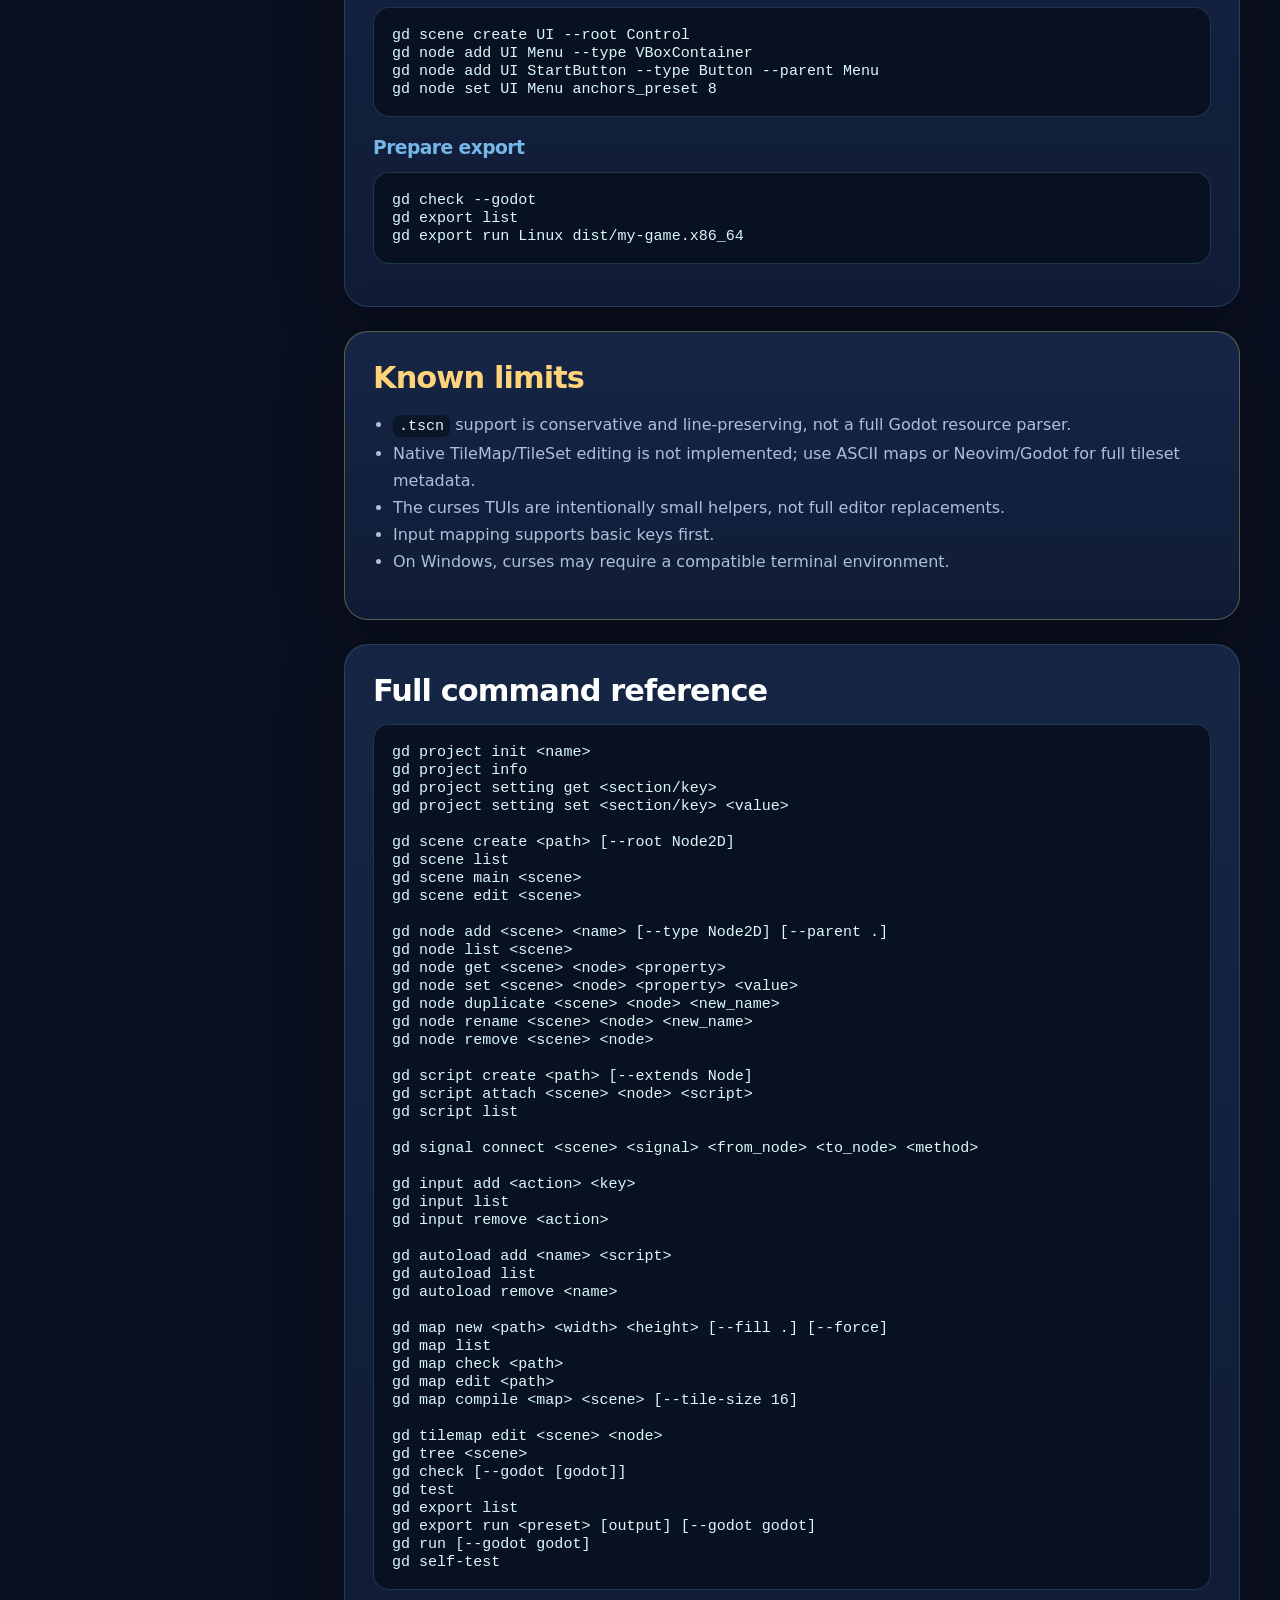
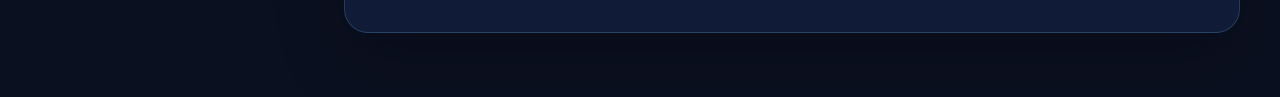
==== commit 0b4088a4: "Expand documentation site" ====
--- a/index.html
+++ b/index.html
@@ -3,50 +3,111 @@
 <head>
   <meta charset="utf-8">
   <meta name="viewport" content="width=device-width, initial-scale=1">
-  <title>godot-cli docs</title>
-  <meta name="description" content="Documentation for godot-cli, a terminal-first CLI for Godot 4 projects.">
+  <title>godot-cli documentation</title>
+  <meta name="description" content="Complete documentation for godot-cli, a terminal-first workflow for Godot 4 projects.">
   <link rel="stylesheet" href="styles.css">
 </head>
 <body>
   <aside class="sidebar">
     <a class="brand" href="#top">godot-cli</a>
-    <nav>
+    <label class="search-label" for="search">Search docs</label>
+    <input id="search" type="search" placeholder="scene, map, export..." autocomplete="off">
+    <div id="searchResults" class="search-results" hidden></div>
+    <nav aria-label="Documentation navigation">
+      <a href="#overview">Overview</a>
+      <a href="#mental-model">Godot mental model</a>
       <a href="#install">Install</a>
-      <a href="#workflow">Workflow</a>
-      <a href="#commands">Commands</a>
-      <a href="#tui">TUI</a>
+      <a href="#first-game">First game workflow</a>
+      <a href="#project">Project settings</a>
+      <a href="#scenes-nodes">Scenes and nodes</a>
+      <a href="#scripts-signals">Scripts and signals</a>
+      <a href="#input-autoloads">Input and autoloads</a>
       <a href="#maps">ASCII maps</a>
-      <a href="#godot">Godot integration</a>
+      <a href="#tui">TUI editors</a>
+      <a href="#godot-binary">Godot binary</a>
+      <a href="#exports-tests">Exports and tests</a>
+      <a href="#lsp">Neovim + LSP</a>
+      <a href="#recipes">Recipes</a>
       <a href="#limits">Limits</a>
-      <a href="https://github.com/luisfer-cli/godot-cli">GitHub</a>
+      <a href="#reference">Command reference</a>
     </nav>
   </aside>
 
   <main id="top">
-    <header class="hero">
-      <p class="eyebrow">Documentation</p>
-      <h1>godot-cli</h1>
-      <p class="lead">A terminal-first command line tool for creating, inspecting, and editing Godot 4 projects without opening the Godot editor for repetitive work.</p>
+    <header class="hero doc-section" data-title="Overview">
+      <p class="eyebrow">Terminal-first Godot documentation</p>
+      <h1>Build Godot projects from the shell.</h1>
+      <p class="lead"><strong>godot-cli</strong> is a small CLI for creating, inspecting, editing, checking, running, and exporting Godot 4 projects without opening the Godot editor for routine work.</p>
+      <div class="callouts">
+        <a class="button" href="https://github.com/luisfer-cli/godot-cli">GitHub repository</a>
+        <a class="button ghost" href="https://github.com/luisfer-cli/godot-scene-lsp">Godot Scene LSP</a>
+      </div>
       <pre><code>gd project init MyGame
 gd scene create Main --root Node2D
-gd scene main Main
+gd node add Main Player --type CharacterBody2D
+gd script attach Main Player player.gd
 gd check --godot
 gd run</code></pre>
     </header>
 
-    <section id="install" class="doc-card">
+    <section id="overview" class="doc-card doc-section" data-title="What this tool is for">
+      <h2>What this tool is for</h2>
+      <p>Godot is excellent, but many everyday tasks are just structured text edits: creating scenes, adding nodes, wiring scripts, setting the main scene, adding input actions, creating simple maps, and running checks. <strong>godot-cli</strong> makes those tasks scriptable.</p>
+      <div class="split">
+        <div>
+          <h3>Use godot-cli for</h3>
+          <ul>
+            <li>Project bootstrap and settings.</li>
+            <li>Simple scene and node changes.</li>
+            <li>Script creation/attachment.</li>
+            <li>Input actions and autoloads.</li>
+            <li>ASCII level maps and tiny terminal UIs.</li>
+            <li>Godot headless checks, runs, tests, and exports.</li>
+          </ul>
+        </div>
+        <div>
+          <h3>Use Godot/Neovim for</h3>
+          <ul>
+            <li>Complex inspector edits.</li>
+            <li>Native TileSet/TileMap authoring.</li>
+            <li>Visual layout and animation tuning.</li>
+            <li>Deep <code>.tscn</code>/<code>.tres</code> resource editing with LSP support.</li>
+          </ul>
+        </div>
+      </div>
+    </section>
+
+    <section id="mental-model" class="doc-card doc-section" data-title="Godot mental model scenes nodes resources scripts">
+      <h2>Godot mental model</h2>
+      <p>If you are new to Godot, learn these four ideas first. godot-cli is built around them.</p>
+      <div class="grid-2">
+        <article><h3>Scenes</h3><p>A scene is a saved tree of nodes, usually a <code>.tscn</code> file. A player, enemy, level, UI panel, or entire game screen can be a scene.</p></article>
+        <article><h3>Nodes</h3><p>Nodes are the building blocks. <code>Node2D</code>, <code>CharacterBody2D</code>, <code>Sprite2D</code>, and <code>Camera2D</code> are common 2D nodes.</p></article>
+        <article><h3>Resources</h3><p>Resources are data assets: scripts, textures, scenes, audio, materials, shapes, and custom data. Godot paths usually look like <code>res://player.gd</code>.</p></article>
+        <article><h3>Scripts</h3><p>GDScript files attach behavior to nodes. A script typically starts with <code>extends CharacterBody2D</code> or another Godot class.</p></article>
+      </div>
+      <p>In the editor, you manipulate these visually. In godot-cli, you manipulate the same files with commands.</p>
+    </section>
+
+    <section id="install" class="doc-card doc-section" data-title="Install setup PATH make install">
       <h2>Install</h2>
       <pre><code>git clone https://github.com/luisfer-cli/godot-cli.git
 cd godot-cli
 make install</code></pre>
-      <p>The installer creates <code>~/.local/bin/gd</code>. Make sure <code>~/.local/bin</code> is in your <code>PATH</code>.</p>
-    </section>
-
-    <section id="workflow" class="doc-card">
-      <h2>Typical workflow</h2>
+      <p>The installer creates <code>~/.local/bin/gd</code> and installs the Python package files under <code>~/.local/lib/godot-cli</code>.</p>
+      <p>Add this to your shell config if needed:</p>
+      <pre><code>export PATH="$HOME/.local/bin:$PATH"</code></pre>
+      <h3>Check the install</h3>
+      <pre><code>gd self-test</code></pre>
+    </section>
+
+    <section id="first-game" class="doc-card doc-section" data-title="First game workflow create project scene player script input map run">
+      <h2>First game workflow</h2>
+      <p>This creates a tiny Godot project with a main scene, player node, player script, jump input, and a compiled level scene.</p>
       <pre><code>mkdir MyGame && cd MyGame
 
 gd project init MyGame
+
 gd scene create Main --root Node2D
 gd scene main Main
 
@@ -55,85 +116,72 @@
 gd script attach Main Player player.gd
 
 gd input add jump Space
-gd map new Level1 32 18
+
+gd map new Level1 24 14
 gd map edit Level1
 gd map compile Level1 LevelScene
 
 gd check --godot
 gd run</code></pre>
-    </section>
-
-    <section id="commands" class="doc-card">
-      <h2>Command reference</h2>
-      <div class="command-grid">
-        <article>
-          <h3>Project</h3>
-          <pre><code>gd project init &lt;name&gt;
+      <p>After this, open <code>player.gd</code> in your editor and write movement code. Use the <a href="#lsp">Godot Scene LSP</a> for completions and project-aware paths.</p>
+    </section>
+
+    <section id="project" class="doc-card doc-section" data-title="Project settings project.godot main scene">
+      <h2>Project settings</h2>
+      <p><code>project.godot</code> is an INI-like file. godot-cli can initialize it and edit simple settings.</p>
+      <pre><code>gd project init MyGame
 gd project info
-gd project setting get &lt;section/key&gt;
-gd project setting set &lt;section/key&gt; &lt;value&gt;</code></pre>
-        </article>
-        <article>
-          <h3>Scenes</h3>
-          <pre><code>gd scene create &lt;path&gt; [--root Node2D]
-gd scene list
-gd scene main &lt;scene&gt;
-gd scene edit &lt;scene&gt;</code></pre>
-        </article>
-        <article>
-          <h3>Nodes</h3>
-          <pre><code>gd node add &lt;scene&gt; &lt;name&gt; [--type Node2D]
-gd node list &lt;scene&gt;
-gd node get &lt;scene&gt; &lt;node&gt; &lt;property&gt;
-gd node set &lt;scene&gt; &lt;node&gt; &lt;property&gt; &lt;value&gt;
-gd node duplicate &lt;scene&gt; &lt;node&gt; &lt;new_name&gt;
-gd node rename &lt;scene&gt; &lt;node&gt; &lt;new_name&gt;
-gd node remove &lt;scene&gt; &lt;node&gt;</code></pre>
-        </article>
-        <article>
-          <h3>Scripts and signals</h3>
-          <pre><code>gd script create &lt;path&gt; [--extends Node]
-gd script attach &lt;scene&gt; &lt;node&gt; &lt;script&gt;
-gd script list
-gd signal connect &lt;scene&gt; &lt;signal&gt; &lt;from&gt; &lt;to&gt; &lt;method&gt;</code></pre>
-        </article>
-        <article>
-          <h3>Input and autoloads</h3>
-          <pre><code>gd input add &lt;action&gt; &lt;key&gt;
+gd scene main Main
+gd project setting set display/window/size/viewport_width 1280
+gd project setting set display/window/size/viewport_height 720
+gd project setting get display/window/size/viewport_width</code></pre>
+      <p><code>scene main</code> writes <code>application/run/main_scene</code>, which tells Godot what to run by default.</p>
+    </section>
+
+    <section id="scenes-nodes" class="doc-card doc-section" data-title="Scenes nodes tree properties tscn">
+      <h2>Scenes and nodes</h2>
+      <p>Scenes are stored as <code>.tscn</code> files. godot-cli edits them conservatively: it changes the lines it understands and preserves unknown blocks.</p>
+      <pre><code>gd scene create Main --root Node2D
+gd node add Main Player --type CharacterBody2D
+gd node add Main Sprite --type Sprite2D --parent Player
+gd node set Main Player position "Vector2(100, 200)"
+gd node get Main Player position
+gd node duplicate Main Player Enemy
+gd node rename Main Enemy Slime
+gd node remove Main Slime
+gd tree Main</code></pre>
+      <h3>Tip: node paths</h3>
+      <p>Most node commands accept a node name or path, like <code>Player</code> or <code>Player/Sprite</code>.</p>
+    </section>
+
+    <section id="scripts-signals" class="doc-card doc-section" data-title="Scripts signals GDScript attach connect">
+      <h2>Scripts and signals</h2>
+      <pre><code>gd script create player.gd --extends CharacterBody2D
+gd script attach Main Player player.gd
+gd signal connect Main ready Player Player _on_ready
+gd script list</code></pre>
+      <p>Script attachment adds an external script resource to the scene and writes <code>script = ExtResource(...)</code> on the selected node.</p>
+      <p>Signals are appended as Godot connection entries. For complex signal workflows, use Godot or edit with LSP support.</p>
+    </section>
+
+    <section id="input-autoloads" class="doc-card doc-section" data-title="Input actions autoload singletons">
+      <h2>Input actions and autoloads</h2>
+      <p>Input actions live in <code>project.godot</code> and let scripts ask for semantic actions instead of raw keys.</p>
+      <pre><code>gd input add move_left A
+gd input add move_right D
+gd input add jump Space
 gd input list
-gd input remove &lt;action&gt;
-gd autoload add &lt;name&gt; &lt;script&gt;
+gd input remove jump</code></pre>
+      <p>Autoloads are globally available singleton scripts.</p>
+      <pre><code>gd script create game_state.gd --extends Node
+gd autoload add GameState game_state.gd
 gd autoload list
-gd autoload remove &lt;name&gt;</code></pre>
-        </article>
-        <article>
-          <h3>Run, check, test, export</h3>
-          <pre><code>gd check [--godot [godot]]
-gd test
-gd export list
-gd export run &lt;preset&gt; [output]
-gd run [--godot godot]</code></pre>
-        </article>
-      </div>
-    </section>
-
-    <section id="tui" class="doc-card">
-      <h2>TUI editors</h2>
-      <h3>Scene browser</h3>
-      <pre><code>gd scene edit Main</code></pre>
-      <table>
-        <tr><th>Key</th><th>Action</th></tr>
-        <tr><td><code>j/k</code></td><td>Move through the node tree</td></tr>
-        <tr><td><code>/</code></td><td>Search node path</td></tr>
-        <tr><td><code>?</code></td><td>Help</td></tr>
-        <tr><td><code>:w</code>, <code>:q</code>, <code>:wq</code></td><td>Write/quit commands</td></tr>
-      </table>
-      <p>Use <code>gd node set</code> or Neovim with your <code>.tscn</code> LSP for deeper property editing.</p>
-    </section>
-
-    <section id="maps" class="doc-card">
+gd autoload remove GameState</code></pre>
+    </section>
+
+    <section id="maps" class="doc-card doc-section" data-title="ASCII maps levels map edit compile legend tile size">
       <h2>ASCII maps</h2>
-      <p><code>levels/*.map</code> files are plain grids. <code>.</code> is empty; every other character becomes a placeholder node when compiled.</p>
+      <p>ASCII maps are the fastest terminal-first way to block out 2D levels. A dot (<code>.</code>) is empty; every other character becomes a node when compiled.</p>
       <pre><code>P#.
 ..#</code></pre>
       <pre><code>gd map new Level1 16 9
@@ -141,41 +189,176 @@
 gd map edit Level1
 gd map compile Level1 LevelScene --tile-size 16</code></pre>
       <h3>Legend</h3>
-      <p>Optional <code>levels/map.legend</code> maps characters to node types:</p>
+      <p>Create <code>levels/map.legend</code> to map characters to Godot node types:</p>
       <pre><code>[legend]
 #=StaticBody2D
-P=CharacterBody2D</code></pre>
-      <h3>Map editor keys</h3>
-      <table>
-        <tr><th>Key</th><th>Action</th></tr>
-        <tr><td><code>h/j/k/l</code></td><td>Move cursor</td></tr>
-        <tr><td>printable key</td><td>Select tile</td></tr>
-        <tr><td><code>p</code> or space</td><td>Paint selected tile</td></tr>
-        <tr><td><code>u</code></td><td>Undo</td></tr>
-        <tr><td><code>:w</code>, <code>:q</code>, <code>:wq</code></td><td>Write/quit commands</td></tr>
-      </table>
-    </section>
-
-    <section id="godot" class="doc-card">
-      <h2>Godot integration</h2>
-      <p><code>gd run</code>, <code>gd check --godot</code>, and <code>gd export run</code> call the real Godot binary. Use <code>--godot /path/to/godot</code> if it is not named <code>godot</code>.</p>
+P=CharacterBody2D
+C=Camera2D</code></pre>
+      <h3>Why not native TileMap yet?</h3>
+      <p>Native TileMap editing needs real TileSet/atlas metadata. godot-cli intentionally avoids inventing a partial TileMap editor. Use ASCII maps for layout, then move to Godot/Neovim when you need full tileset details.</p>
+    </section>
+
+    <section id="tui" class="doc-card doc-section" data-title="TUI vim bindings scene edit map edit curses">
+      <h2>TUI editors</h2>
+      <div class="split">
+        <div>
+          <h3>Scene browser</h3>
+          <pre><code>gd scene edit Main</code></pre>
+          <table><tr><th>Key</th><th>Action</th></tr><tr><td><code>j/k</code></td><td>Move</td></tr><tr><td><code>/</code></td><td>Search node path</td></tr><tr><td><code>?</code></td><td>Help</td></tr><tr><td><code>:w :q :wq</code></td><td>Write/quit</td></tr></table>
+        </div>
+        <div>
+          <h3>Map editor</h3>
+          <pre><code>gd map edit Level1</code></pre>
+          <table><tr><th>Key</th><th>Action</th></tr><tr><td><code>h/j/k/l</code></td><td>Move cursor</td></tr><tr><td>printable key</td><td>Select tile</td></tr><tr><td><code>p</code> / space</td><td>Paint</td></tr><tr><td><code>u</code></td><td>Undo</td></tr><tr><td><code>:w :q :wq</code></td><td>Write/quit</td></tr></table>
+        </div>
+      </div>
+    </section>
+
+    <section id="godot-binary" class="doc-card doc-section" data-title="Godot binary run check headless path">
+      <h2>Godot binary integration</h2>
+      <p>godot-cli does not replace the engine. It calls the real Godot binary for running, checking, and exporting.</p>
       <pre><code>gd check --godot
-gd run --godot /opt/Godot_v4/godot
+gd run
+gd run --godot /opt/Godot_v4/godot</code></pre>
+      <p>If <code>godot</code> is not installed in <code>PATH</code>, pass <code>--godot</code> with the binary path.</p>
+    </section>
+
+    <section id="exports-tests" class="doc-card doc-section" data-title="Export presets tests headless CI">
+      <h2>Exports and tests</h2>
+      <p>Export presets are read from <code>export_presets.cfg</code>.</p>
+      <pre><code>gd export list
 gd export run Linux build/game.x86_64</code></pre>
-      <p>For tests, configure a command in <code>project.godot</code>:</p>
+      <p>For project tests, configure a command in <code>project.godot</code>:</p>
       <pre><code>[gd]
 test_command=godot --headless --path . --script res://test_runner.gd</code></pre>
-    </section>
-
-    <section id="limits" class="doc-card warning">
+      <pre><code>gd test</code></pre>
+    </section>
+
+    <section id="lsp" class="doc-card doc-section" data-title="Neovim LSP godot-scene-lsp completions tscn gdscript">
+      <h2>Neovim + Godot Scene LSP</h2>
+      <p>For serious text editing, pair this CLI with <a href="https://github.com/luisfer-cli/godot-scene-lsp"><strong>godot-scene-lsp</strong></a>, the companion LSP server.</p>
+      <p>The LSP focuses on working with scenes, nodes, and resources without opening Godot. It provides:</p>
+      <ul>
+        <li>Scene <code>.tscn</code> completions.</li>
+        <li>Node path completions like <code>Player/Sprite</code>.</li>
+        <li><code>res://...</code> resource completions for scripts, scenes, textures, audio, and project files.</li>
+        <li>Godot class, keyword, callback, and project symbol completions.</li>
+        <li>Document symbols, definitions, references, hover, and simple diagnostics.</li>
+      </ul>
+      <h3>Neovim example</h3>
+      <pre><code>vim.lsp.start({
+  name = 'godot-scene-lsp',
+  cmd = { 'godot-scene-lsp', '--stdio' },
+  root_dir = vim.fs.root(0, { 'project.godot', '.git' }),
+})</code></pre>
+      <p>Recommended workflow: use godot-cli for repeatable operations, use Neovim + LSP for rich text editing, and use Godot only for visual/engine-specific work.</p>
+    </section>
+
+    <section id="recipes" class="doc-card doc-section" data-title="Recipes examples common tasks">
+      <h2>Recipes</h2>
+      <h3>Create a player scene</h3>
+      <pre><code>gd scene create Player --root CharacterBody2D
+gd node add Player Sprite --type Sprite2D
+gd node add Player Collision --type CollisionShape2D
+gd script create player.gd --extends CharacterBody2D
+gd script attach Player Player player.gd</code></pre>
+      <h3>Create UI root</h3>
+      <pre><code>gd scene create UI --root Control
+gd node add UI Menu --type VBoxContainer
+gd node add UI StartButton --type Button --parent Menu
+gd node set UI Menu anchors_preset 8</code></pre>
+      <h3>Prepare export</h3>
+      <pre><code>gd check --godot
+gd export list
+gd export run Linux dist/my-game.x86_64</code></pre>
+    </section>
+
+    <section id="limits" class="doc-card warning doc-section" data-title="Known limits limitations tilemap parser windows curses">
       <h2>Known limits</h2>
       <ul>
         <li><code>.tscn</code> support is conservative and line-preserving, not a full Godot resource parser.</li>
         <li>Native TileMap/TileSet editing is not implemented; use ASCII maps or Neovim/Godot for full tileset metadata.</li>
-        <li>The curses TUIs are intentionally small. They are helpers, not an editor clone.</li>
+        <li>The curses TUIs are intentionally small helpers, not full editor replacements.</li>
         <li>Input mapping supports basic keys first.</li>
+        <li>On Windows, curses may require a compatible terminal environment.</li>
       </ul>
     </section>
+
+    <section id="reference" class="doc-card doc-section" data-title="Full command reference all commands">
+      <h2>Full command reference</h2>
+      <pre><code>gd project init &lt;name&gt;
+gd project info
+gd project setting get &lt;section/key&gt;
+gd project setting set &lt;section/key&gt; &lt;value&gt;
+
+gd scene create &lt;path&gt; [--root Node2D]
+gd scene list
+gd scene main &lt;scene&gt;
+gd scene edit &lt;scene&gt;
+
+gd node add &lt;scene&gt; &lt;name&gt; [--type Node2D] [--parent .]
+gd node list &lt;scene&gt;
+gd node get &lt;scene&gt; &lt;node&gt; &lt;property&gt;
+gd node set &lt;scene&gt; &lt;node&gt; &lt;property&gt; &lt;value&gt;
+gd node duplicate &lt;scene&gt; &lt;node&gt; &lt;new_name&gt;
+gd node rename &lt;scene&gt; &lt;node&gt; &lt;new_name&gt;
+gd node remove &lt;scene&gt; &lt;node&gt;
+
+gd script create &lt;path&gt; [--extends Node]
+gd script attach &lt;scene&gt; &lt;node&gt; &lt;script&gt;
+gd script list
+
+gd signal connect &lt;scene&gt; &lt;signal&gt; &lt;from_node&gt; &lt;to_node&gt; &lt;method&gt;
+
+gd input add &lt;action&gt; &lt;key&gt;
+gd input list
+gd input remove &lt;action&gt;
+
+gd autoload add &lt;name&gt; &lt;script&gt;
+gd autoload list
+gd autoload remove &lt;name&gt;
+
+gd map new &lt;path&gt; &lt;width&gt; &lt;height&gt; [--fill .] [--force]
+gd map list
+gd map check &lt;path&gt;
+gd map edit &lt;path&gt;
+gd map compile &lt;map&gt; &lt;scene&gt; [--tile-size 16]
+
+gd tilemap edit &lt;scene&gt; &lt;node&gt;
+gd tree &lt;scene&gt;
+gd check [--godot [godot]]
+gd test
+gd export list
+gd export run &lt;preset&gt; [output] [--godot godot]
+gd run [--godot godot]
+gd self-test</code></pre>
+    </section>
   </main>
+
+  <script>
+    const input = document.querySelector('#search');
+    const results = document.querySelector('#searchResults');
+    const sections = [...document.querySelectorAll('.doc-section')].map(section => ({
+      id: section.id || 'top',
+      title: section.dataset.title || section.querySelector('h1,h2')?.textContent || 'Section',
+      text: section.textContent.toLowerCase()
+    }));
+
+    input.addEventListener('input', () => {
+      const q = input.value.trim().toLowerCase();
+      results.innerHTML = '';
+      if (!q) { results.hidden = true; return; }
+      const hits = sections.filter(s => s.text.includes(q) || s.title.toLowerCase().includes(q)).slice(0, 8);
+      for (const hit of hits) {
+        const a = document.createElement('a');
+        a.href = '#' + hit.id;
+        a.textContent = hit.title.replace(/\s+/g, ' ');
+        a.addEventListener('click', () => { results.hidden = true; input.value = ''; });
+        results.appendChild(a);
+      }
+      if (!hits.length) results.innerHTML = '<p>No results</p>';
+      results.hidden = false;
+    });
+  </script>
 </body>
 </html>
--- a/styles.css
+++ b/styles.css
@@ -17,26 +17,27 @@
 body {
   margin: 0;
   font-family: Inter, ui-sans-serif, system-ui, -apple-system, BlinkMacSystemFont, "Segoe UI", sans-serif;
-  background:
-    radial-gradient(circle at 70% -10%, rgba(71, 140, 191, .34), transparent 30rem),
-    var(--bg);
+  background: radial-gradient(circle at 72% -8%, rgba(71, 140, 191, .34), transparent 30rem), var(--bg);
   color: var(--text);
 }
-a { color: inherit; text-decoration: none; }
+a { color: var(--godot-light); text-decoration: none; }
+a:hover { color: white; }
 .sidebar {
   position: fixed;
   inset: 0 auto 0 0;
-  width: 280px;
-  padding: 28px 22px;
-  background: linear-gradient(180deg, var(--sidebar), rgba(13, 23, 45, .86));
+  width: 300px;
+  padding: 24px 20px;
+  background: linear-gradient(180deg, var(--sidebar), rgba(13, 23, 45, .92));
   border-right: 1px solid var(--line);
+  overflow-y: auto;
 }
 .brand {
   display: block;
+  color: var(--text);
   font-weight: 900;
   font-size: 1.45rem;
   letter-spacing: -.04em;
-  margin-bottom: 28px;
+  margin-bottom: 22px;
 }
 .brand::before {
   content: "";
@@ -49,21 +50,54 @@
   background: var(--godot);
   box-shadow: inset 0 -4px 0 rgba(0,0,0,.2);
 }
-.sidebar nav { display: grid; gap: 6px; }
-.sidebar a:not(.brand) {
+.search-label {
+  display: block;
   color: var(--muted);
-  padding: 9px 11px;
+  font-size: .78rem;
+  font-weight: 800;
+  margin-bottom: 8px;
+  text-transform: uppercase;
+  letter-spacing: .12em;
+}
+#search {
+  width: 100%;
+  border: 1px solid var(--line);
+  border-radius: 14px;
+  background: rgba(7, 17, 31, .92);
+  color: var(--text);
+  padding: 12px 13px;
+  outline: none;
+}
+#search:focus { border-color: var(--godot-light); box-shadow: 0 0 0 3px rgba(71,140,191,.2); }
+.search-results {
+  margin: 10px 0 16px;
+  padding: 8px;
+  border: 1px solid var(--line);
+  border-radius: 14px;
+  background: #07111f;
+}
+.search-results a, .search-results p {
+  display: block;
+  padding: 8px 9px;
+  margin: 0;
+  border-radius: 10px;
+  color: var(--muted);
+}
+.search-results a:hover { background: rgba(116,184,232,.12); color: white; }
+.sidebar nav { display: grid; gap: 4px; margin-top: 18px; }
+.sidebar nav a {
+  color: var(--muted);
+  padding: 8px 10px;
   border-radius: 12px;
+  font-size: .95rem;
 }
-.sidebar a:not(.brand):hover { color: var(--text); background: rgba(116,184,232,.1); }
+.sidebar nav a:hover { color: var(--text); background: rgba(116,184,232,.1); }
 main {
-  margin-left: 280px;
-  width: min(980px, calc(100% - 320px));
-  padding: 42px 0 80px 42px;
+  margin-left: 300px;
+  width: min(1040px, calc(100% - 340px));
+  padding: 42px 0 90px 44px;
 }
-.hero {
-  padding: 38px 0 20px;
-}
+.hero { padding: 36px 0 8px; }
 .eyebrow {
   color: var(--green);
   text-transform: uppercase;
@@ -76,25 +110,38 @@
   line-height: .88;
   margin: 8px 0 18px;
   letter-spacing: -.07em;
+  color: white;
 }
 .lead {
   color: var(--muted);
   font-size: 1.2rem;
   line-height: 1.7;
-  max-width: 72ch;
+  max-width: 78ch;
 }
+.callouts { display: flex; flex-wrap: wrap; gap: 12px; margin: 22px 0; }
+.button {
+  display: inline-block;
+  padding: 11px 15px;
+  border-radius: 999px;
+  background: var(--godot);
+  color: white;
+  font-weight: 800;
+}
+.button.ghost { background: rgba(255,255,255,.08); color: var(--text); }
 .doc-card {
+  scroll-margin-top: 20px;
   margin-top: 24px;
   padding: 28px;
   border: 1px solid var(--line);
   border-radius: 24px;
   background: linear-gradient(180deg, rgba(22,39,70,.96), rgba(17,29,56,.96));
-  box-shadow: 0 22px 70px rgba(0,0,0,.26);
+  box-shadow: 0 22px 70px rgba(0,0,0,.24);
 }
 h2, h3 { letter-spacing: -.03em; }
-h2 { margin: 0 0 16px; font-size: 1.9rem; }
+h2 { margin: 0 0 16px; font-size: 1.9rem; color: white; }
 h3 { margin: 20px 0 10px; color: var(--godot-light); }
 p, li { color: var(--muted); line-height: 1.7; }
+ul { padding-left: 1.25rem; }
 pre {
   margin: 14px 0;
   padding: 18px;
@@ -114,12 +161,12 @@
   padding: 2px 6px;
   border-radius: 7px;
 }
-.command-grid {
+.split, .grid-2 {
   display: grid;
   grid-template-columns: repeat(2, minmax(0, 1fr));
-  gap: 16px;
+  gap: 18px;
 }
-.command-grid article {
+.split > div, .grid-2 > article {
   padding: 16px;
   border-radius: 18px;
   background: rgba(7,17,31,.28);
@@ -131,15 +178,21 @@
   overflow: hidden;
   border-radius: 16px;
   border: 1px solid var(--line);
+  margin-top: 12px;
 }
 th, td { text-align: left; padding: 12px 14px; border-bottom: 1px solid rgba(255,255,255,.07); }
 th { color: var(--text); background: rgba(71,140,191,.18); }
 td { color: var(--muted); }
 .warning { border-color: rgba(255,211,122,.32); }
 .warning h2 { color: var(--warn); }
-@media (max-width: 880px) {
+@media (max-width: 940px) {
   .sidebar { position: static; width: auto; }
   .sidebar nav { grid-template-columns: repeat(2, minmax(0, 1fr)); }
-  main { margin-left: 0; width: min(100% - 28px, 980px); padding: 24px 0 60px; }
-  .command-grid { grid-template-columns: 1fr; }
+  main { margin-left: 0; width: min(100% - 28px, 1040px); padding: 24px 0 60px; }
+  .split, .grid-2 { grid-template-columns: 1fr; }
 }
+@media (max-width: 560px) {
+  .sidebar nav { grid-template-columns: 1fr; }
+  h1 { font-size: 3rem; }
+  .doc-card { padding: 20px; border-radius: 18px; }
+}
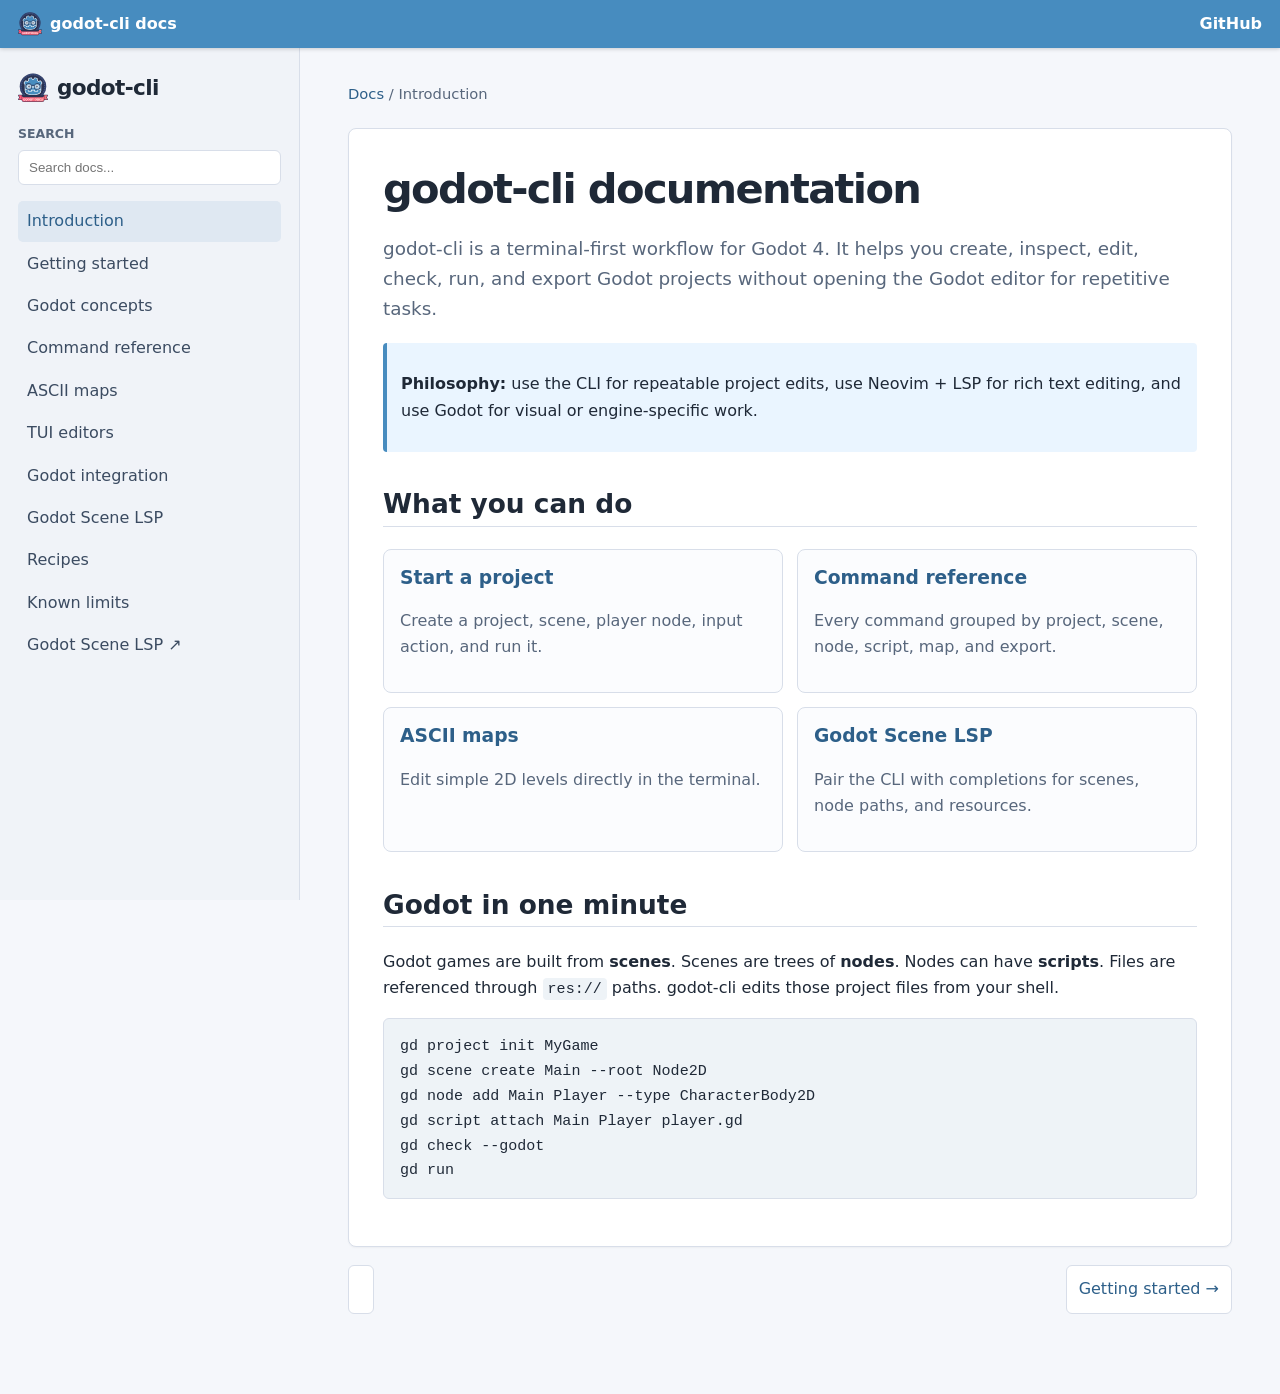
==== commit 77587db3: "Add Godot logo to docs" ====
--- a/index.html
+++ b/index.html
@@ -1,364 +1,55 @@
 <!doctype html>
-<html lang="en">
+<html lang='en'>
 <head>
-  <meta charset="utf-8">
-  <meta name="viewport" content="width=device-width, initial-scale=1">
-  <title>godot-cli documentation</title>
-  <meta name="description" content="Complete documentation for godot-cli, a terminal-first workflow for Godot 4 projects.">
-  <link rel="stylesheet" href="styles.css">
+  <meta charset='utf-8'>
+  <meta name='viewport' content='width=device-width, initial-scale=1'>
+  <title>Introduction — godot-cli docs</title>
+  <meta name='description' content='godot-cli documentation'>
+  <link rel='stylesheet' href='styles.css'>
 </head>
 <body>
-  <aside class="sidebar">
-    <a class="brand" href="#top">godot-cli</a>
-    <label class="search-label" for="search">Search docs</label>
-    <input id="search" type="search" placeholder="scene, map, export..." autocomplete="off">
-    <div id="searchResults" class="search-results" hidden></div>
-    <nav aria-label="Documentation navigation">
-      <a href="#overview">Overview</a>
-      <a href="#mental-model">Godot mental model</a>
-      <a href="#install">Install</a>
-      <a href="#first-game">First game workflow</a>
-      <a href="#project">Project settings</a>
-      <a href="#scenes-nodes">Scenes and nodes</a>
-      <a href="#scripts-signals">Scripts and signals</a>
-      <a href="#input-autoloads">Input and autoloads</a>
-      <a href="#maps">ASCII maps</a>
-      <a href="#tui">TUI editors</a>
-      <a href="#godot-binary">Godot binary</a>
-      <a href="#exports-tests">Exports and tests</a>
-      <a href="#lsp">Neovim + LSP</a>
-      <a href="#recipes">Recipes</a>
-      <a href="#limits">Limits</a>
-      <a href="#reference">Command reference</a>
-    </nav>
+  <header class='topbar'><button id='menuButton' aria-label='Toggle navigation'>☰</button><a class='topbrand' href='index.html'><img src='assets/godot-documentation-logo.svg' alt='' class='top-logo'> godot-cli docs</a><a href='https://github.com/luisfer-cli/godot-cli'>GitHub</a></header>
+  <aside class='sidebar' id='sidebar'>
+    <a class='brand' href='index.html'><img src='assets/godot-documentation-logo.svg' alt='Godot logo'> <span>godot-cli</span></a>
+    <label class='search-label' for='search'>Search</label>
+    <input id='search' type='search' placeholder='Search docs...' autocomplete='off'>
+    <div id='searchResults' class='search-results' hidden></div>
+    <nav><a class=active href='index.html'>Introduction</a>
+<a  href='getting-started.html'>Getting started</a>
+<a  href='concepts.html'>Godot concepts</a>
+<a  href='commands.html'>Command reference</a>
+<a  href='maps.html'>ASCII maps</a>
+<a  href='tui.html'>TUI editors</a>
+<a  href='godot-integration.html'>Godot integration</a>
+<a  href='godot-lsp.html'>Godot Scene LSP</a>
+<a  href='recipes.html'>Recipes</a>
+<a  href='limits.html'>Known limits</a><a href='https://github.com/luisfer-cli/godot-scene-lsp'>Godot Scene LSP ↗</a></nav>
   </aside>
-
-  <main id="top">
-    <header class="hero doc-section" data-title="Overview">
-      <p class="eyebrow">Terminal-first Godot documentation</p>
-      <h1>Build Godot projects from the shell.</h1>
-      <p class="lead"><strong>godot-cli</strong> is a small CLI for creating, inspecting, editing, checking, running, and exporting Godot 4 projects without opening the Godot editor for routine work.</p>
-      <div class="callouts">
-        <a class="button" href="https://github.com/luisfer-cli/godot-cli">GitHub repository</a>
-        <a class="button ghost" href="https://github.com/luisfer-cli/godot-scene-lsp">Godot Scene LSP</a>
-      </div>
-      <pre><code>gd project init MyGame
+  <main class='content'>
+    <div class='breadcrumbs'><a href='index.html'>Docs</a> / <span>Introduction</span></div>
+    <article>
+<h1>godot-cli documentation</h1>
+<p class='lead'>godot-cli is a terminal-first workflow for Godot 4. It helps you create, inspect, edit, check, run, and export Godot projects without opening the Godot editor for repetitive tasks.</p>
+<div class='admonition note'><p><strong>Philosophy:</strong> use the CLI for repeatable project edits, use Neovim + LSP for rich text editing, and use Godot for visual or engine-specific work.</p></div>
+<h2>What you can do</h2>
+<div class='cards'>
+  <a class='card' href='getting-started.html'><h3>Start a project</h3><p>Create a project, scene, player node, input action, and run it.</p></a>
+  <a class='card' href='commands.html'><h3>Command reference</h3><p>Every command grouped by project, scene, node, script, map, and export.</p></a>
+  <a class='card' href='maps.html'><h3>ASCII maps</h3><p>Edit simple 2D levels directly in the terminal.</p></a>
+  <a class='card' href='godot-lsp.html'><h3>Godot Scene LSP</h3><p>Pair the CLI with completions for scenes, node paths, and resources.</p></a>
+</div>
+<h2>Godot in one minute</h2>
+<p>Godot games are built from <strong>scenes</strong>. Scenes are trees of <strong>nodes</strong>. Nodes can have <strong>scripts</strong>. Files are referenced through <code>res://</code> paths. godot-cli edits those project files from your shell.</p>
+<pre><code>gd project init MyGame
 gd scene create Main --root Node2D
 gd node add Main Player --type CharacterBody2D
 gd script attach Main Player player.gd
 gd check --godot
 gd run</code></pre>
-    </header>
-
-    <section id="overview" class="doc-card doc-section" data-title="What this tool is for">
-      <h2>What this tool is for</h2>
-      <p>Godot is excellent, but many everyday tasks are just structured text edits: creating scenes, adding nodes, wiring scripts, setting the main scene, adding input actions, creating simple maps, and running checks. <strong>godot-cli</strong> makes those tasks scriptable.</p>
-      <div class="split">
-        <div>
-          <h3>Use godot-cli for</h3>
-          <ul>
-            <li>Project bootstrap and settings.</li>
-            <li>Simple scene and node changes.</li>
-            <li>Script creation/attachment.</li>
-            <li>Input actions and autoloads.</li>
-            <li>ASCII level maps and tiny terminal UIs.</li>
-            <li>Godot headless checks, runs, tests, and exports.</li>
-          </ul>
-        </div>
-        <div>
-          <h3>Use Godot/Neovim for</h3>
-          <ul>
-            <li>Complex inspector edits.</li>
-            <li>Native TileSet/TileMap authoring.</li>
-            <li>Visual layout and animation tuning.</li>
-            <li>Deep <code>.tscn</code>/<code>.tres</code> resource editing with LSP support.</li>
-          </ul>
-        </div>
-      </div>
-    </section>
-
-    <section id="mental-model" class="doc-card doc-section" data-title="Godot mental model scenes nodes resources scripts">
-      <h2>Godot mental model</h2>
-      <p>If you are new to Godot, learn these four ideas first. godot-cli is built around them.</p>
-      <div class="grid-2">
-        <article><h3>Scenes</h3><p>A scene is a saved tree of nodes, usually a <code>.tscn</code> file. A player, enemy, level, UI panel, or entire game screen can be a scene.</p></article>
-        <article><h3>Nodes</h3><p>Nodes are the building blocks. <code>Node2D</code>, <code>CharacterBody2D</code>, <code>Sprite2D</code>, and <code>Camera2D</code> are common 2D nodes.</p></article>
-        <article><h3>Resources</h3><p>Resources are data assets: scripts, textures, scenes, audio, materials, shapes, and custom data. Godot paths usually look like <code>res://player.gd</code>.</p></article>
-        <article><h3>Scripts</h3><p>GDScript files attach behavior to nodes. A script typically starts with <code>extends CharacterBody2D</code> or another Godot class.</p></article>
-      </div>
-      <p>In the editor, you manipulate these visually. In godot-cli, you manipulate the same files with commands.</p>
-    </section>
-
-    <section id="install" class="doc-card doc-section" data-title="Install setup PATH make install">
-      <h2>Install</h2>
-      <pre><code>git clone https://github.com/luisfer-cli/godot-cli.git
-cd godot-cli
-make install</code></pre>
-      <p>The installer creates <code>~/.local/bin/gd</code> and installs the Python package files under <code>~/.local/lib/godot-cli</code>.</p>
-      <p>Add this to your shell config if needed:</p>
-      <pre><code>export PATH="$HOME/.local/bin:$PATH"</code></pre>
-      <h3>Check the install</h3>
-      <pre><code>gd self-test</code></pre>
-    </section>
-
-    <section id="first-game" class="doc-card doc-section" data-title="First game workflow create project scene player script input map run">
-      <h2>First game workflow</h2>
-      <p>This creates a tiny Godot project with a main scene, player node, player script, jump input, and a compiled level scene.</p>
-      <pre><code>mkdir MyGame && cd MyGame
-
-gd project init MyGame
-
-gd scene create Main --root Node2D
-gd scene main Main
-
-gd node add Main Player --type CharacterBody2D
-gd script create player.gd --extends CharacterBody2D
-gd script attach Main Player player.gd
-
-gd input add jump Space
-
-gd map new Level1 24 14
-gd map edit Level1
-gd map compile Level1 LevelScene
-
-gd check --godot
-gd run</code></pre>
-      <p>After this, open <code>player.gd</code> in your editor and write movement code. Use the <a href="#lsp">Godot Scene LSP</a> for completions and project-aware paths.</p>
-    </section>
-
-    <section id="project" class="doc-card doc-section" data-title="Project settings project.godot main scene">
-      <h2>Project settings</h2>
-      <p><code>project.godot</code> is an INI-like file. godot-cli can initialize it and edit simple settings.</p>
-      <pre><code>gd project init MyGame
-gd project info
-gd scene main Main
-gd project setting set display/window/size/viewport_width 1280
-gd project setting set display/window/size/viewport_height 720
-gd project setting get display/window/size/viewport_width</code></pre>
-      <p><code>scene main</code> writes <code>application/run/main_scene</code>, which tells Godot what to run by default.</p>
-    </section>
-
-    <section id="scenes-nodes" class="doc-card doc-section" data-title="Scenes nodes tree properties tscn">
-      <h2>Scenes and nodes</h2>
-      <p>Scenes are stored as <code>.tscn</code> files. godot-cli edits them conservatively: it changes the lines it understands and preserves unknown blocks.</p>
-      <pre><code>gd scene create Main --root Node2D
-gd node add Main Player --type CharacterBody2D
-gd node add Main Sprite --type Sprite2D --parent Player
-gd node set Main Player position "Vector2(100, 200)"
-gd node get Main Player position
-gd node duplicate Main Player Enemy
-gd node rename Main Enemy Slime
-gd node remove Main Slime
-gd tree Main</code></pre>
-      <h3>Tip: node paths</h3>
-      <p>Most node commands accept a node name or path, like <code>Player</code> or <code>Player/Sprite</code>.</p>
-    </section>
-
-    <section id="scripts-signals" class="doc-card doc-section" data-title="Scripts signals GDScript attach connect">
-      <h2>Scripts and signals</h2>
-      <pre><code>gd script create player.gd --extends CharacterBody2D
-gd script attach Main Player player.gd
-gd signal connect Main ready Player Player _on_ready
-gd script list</code></pre>
-      <p>Script attachment adds an external script resource to the scene and writes <code>script = ExtResource(...)</code> on the selected node.</p>
-      <p>Signals are appended as Godot connection entries. For complex signal workflows, use Godot or edit with LSP support.</p>
-    </section>
-
-    <section id="input-autoloads" class="doc-card doc-section" data-title="Input actions autoload singletons">
-      <h2>Input actions and autoloads</h2>
-      <p>Input actions live in <code>project.godot</code> and let scripts ask for semantic actions instead of raw keys.</p>
-      <pre><code>gd input add move_left A
-gd input add move_right D
-gd input add jump Space
-gd input list
-gd input remove jump</code></pre>
-      <p>Autoloads are globally available singleton scripts.</p>
-      <pre><code>gd script create game_state.gd --extends Node
-gd autoload add GameState game_state.gd
-gd autoload list
-gd autoload remove GameState</code></pre>
-    </section>
-
-    <section id="maps" class="doc-card doc-section" data-title="ASCII maps levels map edit compile legend tile size">
-      <h2>ASCII maps</h2>
-      <p>ASCII maps are the fastest terminal-first way to block out 2D levels. A dot (<code>.</code>) is empty; every other character becomes a node when compiled.</p>
-      <pre><code>P#.
-..#</code></pre>
-      <pre><code>gd map new Level1 16 9
-gd map check Level1
-gd map edit Level1
-gd map compile Level1 LevelScene --tile-size 16</code></pre>
-      <h3>Legend</h3>
-      <p>Create <code>levels/map.legend</code> to map characters to Godot node types:</p>
-      <pre><code>[legend]
-#=StaticBody2D
-P=CharacterBody2D
-C=Camera2D</code></pre>
-      <h3>Why not native TileMap yet?</h3>
-      <p>Native TileMap editing needs real TileSet/atlas metadata. godot-cli intentionally avoids inventing a partial TileMap editor. Use ASCII maps for layout, then move to Godot/Neovim when you need full tileset details.</p>
-    </section>
-
-    <section id="tui" class="doc-card doc-section" data-title="TUI vim bindings scene edit map edit curses">
-      <h2>TUI editors</h2>
-      <div class="split">
-        <div>
-          <h3>Scene browser</h3>
-          <pre><code>gd scene edit Main</code></pre>
-          <table><tr><th>Key</th><th>Action</th></tr><tr><td><code>j/k</code></td><td>Move</td></tr><tr><td><code>/</code></td><td>Search node path</td></tr><tr><td><code>?</code></td><td>Help</td></tr><tr><td><code>:w :q :wq</code></td><td>Write/quit</td></tr></table>
-        </div>
-        <div>
-          <h3>Map editor</h3>
-          <pre><code>gd map edit Level1</code></pre>
-          <table><tr><th>Key</th><th>Action</th></tr><tr><td><code>h/j/k/l</code></td><td>Move cursor</td></tr><tr><td>printable key</td><td>Select tile</td></tr><tr><td><code>p</code> / space</td><td>Paint</td></tr><tr><td><code>u</code></td><td>Undo</td></tr><tr><td><code>:w :q :wq</code></td><td>Write/quit</td></tr></table>
-        </div>
-      </div>
-    </section>
-
-    <section id="godot-binary" class="doc-card doc-section" data-title="Godot binary run check headless path">
-      <h2>Godot binary integration</h2>
-      <p>godot-cli does not replace the engine. It calls the real Godot binary for running, checking, and exporting.</p>
-      <pre><code>gd check --godot
-gd run
-gd run --godot /opt/Godot_v4/godot</code></pre>
-      <p>If <code>godot</code> is not installed in <code>PATH</code>, pass <code>--godot</code> with the binary path.</p>
-    </section>
-
-    <section id="exports-tests" class="doc-card doc-section" data-title="Export presets tests headless CI">
-      <h2>Exports and tests</h2>
-      <p>Export presets are read from <code>export_presets.cfg</code>.</p>
-      <pre><code>gd export list
-gd export run Linux build/game.x86_64</code></pre>
-      <p>For project tests, configure a command in <code>project.godot</code>:</p>
-      <pre><code>[gd]
-test_command=godot --headless --path . --script res://test_runner.gd</code></pre>
-      <pre><code>gd test</code></pre>
-    </section>
-
-    <section id="lsp" class="doc-card doc-section" data-title="Neovim LSP godot-scene-lsp completions tscn gdscript">
-      <h2>Neovim + Godot Scene LSP</h2>
-      <p>For serious text editing, pair this CLI with <a href="https://github.com/luisfer-cli/godot-scene-lsp"><strong>godot-scene-lsp</strong></a>, the companion LSP server.</p>
-      <p>The LSP focuses on working with scenes, nodes, and resources without opening Godot. It provides:</p>
-      <ul>
-        <li>Scene <code>.tscn</code> completions.</li>
-        <li>Node path completions like <code>Player/Sprite</code>.</li>
-        <li><code>res://...</code> resource completions for scripts, scenes, textures, audio, and project files.</li>
-        <li>Godot class, keyword, callback, and project symbol completions.</li>
-        <li>Document symbols, definitions, references, hover, and simple diagnostics.</li>
-      </ul>
-      <h3>Neovim example</h3>
-      <pre><code>vim.lsp.start({
-  name = 'godot-scene-lsp',
-  cmd = { 'godot-scene-lsp', '--stdio' },
-  root_dir = vim.fs.root(0, { 'project.godot', '.git' }),
-})</code></pre>
-      <p>Recommended workflow: use godot-cli for repeatable operations, use Neovim + LSP for rich text editing, and use Godot only for visual/engine-specific work.</p>
-    </section>
-
-    <section id="recipes" class="doc-card doc-section" data-title="Recipes examples common tasks">
-      <h2>Recipes</h2>
-      <h3>Create a player scene</h3>
-      <pre><code>gd scene create Player --root CharacterBody2D
-gd node add Player Sprite --type Sprite2D
-gd node add Player Collision --type CollisionShape2D
-gd script create player.gd --extends CharacterBody2D
-gd script attach Player Player player.gd</code></pre>
-      <h3>Create UI root</h3>
-      <pre><code>gd scene create UI --root Control
-gd node add UI Menu --type VBoxContainer
-gd node add UI StartButton --type Button --parent Menu
-gd node set UI Menu anchors_preset 8</code></pre>
-      <h3>Prepare export</h3>
-      <pre><code>gd check --godot
-gd export list
-gd export run Linux dist/my-game.x86_64</code></pre>
-    </section>
-
-    <section id="limits" class="doc-card warning doc-section" data-title="Known limits limitations tilemap parser windows curses">
-      <h2>Known limits</h2>
-      <ul>
-        <li><code>.tscn</code> support is conservative and line-preserving, not a full Godot resource parser.</li>
-        <li>Native TileMap/TileSet editing is not implemented; use ASCII maps or Neovim/Godot for full tileset metadata.</li>
-        <li>The curses TUIs are intentionally small helpers, not full editor replacements.</li>
-        <li>Input mapping supports basic keys first.</li>
-        <li>On Windows, curses may require a compatible terminal environment.</li>
-      </ul>
-    </section>
-
-    <section id="reference" class="doc-card doc-section" data-title="Full command reference all commands">
-      <h2>Full command reference</h2>
-      <pre><code>gd project init &lt;name&gt;
-gd project info
-gd project setting get &lt;section/key&gt;
-gd project setting set &lt;section/key&gt; &lt;value&gt;
-
-gd scene create &lt;path&gt; [--root Node2D]
-gd scene list
-gd scene main &lt;scene&gt;
-gd scene edit &lt;scene&gt;
-
-gd node add &lt;scene&gt; &lt;name&gt; [--type Node2D] [--parent .]
-gd node list &lt;scene&gt;
-gd node get &lt;scene&gt; &lt;node&gt; &lt;property&gt;
-gd node set &lt;scene&gt; &lt;node&gt; &lt;property&gt; &lt;value&gt;
-gd node duplicate &lt;scene&gt; &lt;node&gt; &lt;new_name&gt;
-gd node rename &lt;scene&gt; &lt;node&gt; &lt;new_name&gt;
-gd node remove &lt;scene&gt; &lt;node&gt;
-
-gd script create &lt;path&gt; [--extends Node]
-gd script attach &lt;scene&gt; &lt;node&gt; &lt;script&gt;
-gd script list
-
-gd signal connect &lt;scene&gt; &lt;signal&gt; &lt;from_node&gt; &lt;to_node&gt; &lt;method&gt;
-
-gd input add &lt;action&gt; &lt;key&gt;
-gd input list
-gd input remove &lt;action&gt;
-
-gd autoload add &lt;name&gt; &lt;script&gt;
-gd autoload list
-gd autoload remove &lt;name&gt;
-
-gd map new &lt;path&gt; &lt;width&gt; &lt;height&gt; [--fill .] [--force]
-gd map list
-gd map check &lt;path&gt;
-gd map edit &lt;path&gt;
-gd map compile &lt;map&gt; &lt;scene&gt; [--tile-size 16]
-
-gd tilemap edit &lt;scene&gt; &lt;node&gt;
-gd tree &lt;scene&gt;
-gd check [--godot [godot]]
-gd test
-gd export list
-gd export run &lt;preset&gt; [output] [--godot godot]
-gd run [--godot godot]
-gd self-test</code></pre>
-    </section>
+</article>
+    <nav class='pager'><span></span><a href='getting-started.html'>Getting started →</a></nav>
   </main>
-
-  <script>
-    const input = document.querySelector('#search');
-    const results = document.querySelector('#searchResults');
-    const sections = [...document.querySelectorAll('.doc-section')].map(section => ({
-      id: section.id || 'top',
-      title: section.dataset.title || section.querySelector('h1,h2')?.textContent || 'Section',
-      text: section.textContent.toLowerCase()
-    }));
-
-    input.addEventListener('input', () => {
-      const q = input.value.trim().toLowerCase();
-      results.innerHTML = '';
-      if (!q) { results.hidden = true; return; }
-      const hits = sections.filter(s => s.text.includes(q) || s.title.toLowerCase().includes(q)).slice(0, 8);
-      for (const hit of hits) {
-        const a = document.createElement('a');
-        a.href = '#' + hit.id;
-        a.textContent = hit.title.replace(/\s+/g, ' ');
-        a.addEventListener('click', () => { results.hidden = true; input.value = ''; });
-        results.appendChild(a);
-      }
-      if (!hits.length) results.innerHTML = '<p>No results</p>';
-      results.hidden = false;
-    });
-  </script>
+  <script>window.SEARCH_INDEX = [{'url': 'index.html', 'title': 'Introduction', 'text': '\n<h1>godot-cli documentation</h1>\n<p class=lead>godot-cli is a terminal-first workflow for Godot 4. It helps you create, inspect, edit, check, run, and export Godot projects without opening the Godot editor for repetitive tasks.</p>\n<div class=admonition note><p><strong>Philosophy:</strong> use the CLI for repeatable project edits, use Neovim + LSP for rich text editing, and use Godot for visual or engine-specific work.</p></div>\n<h2>What you can do</h2>\n<div class=cards>\n  <a class=card href=getting-started.html><h3>Start a project</h3><p>Create a project, scene, player node, input action, and run it.</p></a>\n  <a class=card href=commands.html><h3>Command reference</h3><p>Every command grouped by project, scene, node, script, map, and export.</p></a>\n  <a class=card href=maps.html><h3>ASCII maps</h3><p>Edit simple 2D levels directly in the terminal.</p></a>\n  <a class=card href=godot-lsp.html><h3>Godot Scene LSP</h3><p>Pair the CLI with completions for scenes, node paths, and resources.</p></a>\n</div>\n<h2>Godot in one minute</h2>\n<p>Godot games are built from <strong>scenes</strong>. Scenes are trees of <strong>nodes</strong>. Nodes can have <strong>scripts</strong>. Files are referenced through <code>res://</code> paths. godot-cli edits those project files from your shell.</p>\n<pre><code>gd project init MyGame\ngd scene create Main --root Node2D\ngd node add Main Player --type CharacterBody2D\ngd script attach Main Player player.gd\ngd check --godot\ngd run</code></pre>\n'}, {'url': 'getting-started.html', 'title': 'Getting started', 'text': '\n<h1>Getting started</h1>\n<p class=lead>This walkthrough creates a small Godot project using only shell commands.</p>\n<h2>Install</h2>\n<pre><code>git clone https://github.com/luisfer-cli/godot-cli.git\ncd godot-cli\nmake install\nexport PATH="$HOME/.local/bin:$PATH"</code></pre>\n<h2>Create a project</h2>\n<pre><code>mkdir MyGame && cd MyGame\ngd project init MyGame\ngd scene create Main --root Node2D\ngd scene main Main</code></pre>\n<h2>Add a player</h2>\n<pre><code>gd node add Main Player --type CharacterBody2D\ngd script create player.gd --extends CharacterBody2D\ngd script attach Main Player player.gd\ngd input add jump Space</code></pre>\n<h2>Create a level</h2>\n<pre><code>gd map new Level1 24 14\ngd map edit Level1\ngd map compile Level1 LevelScene</code></pre>\n<h2>Validate and run</h2>\n<pre><code>gd check --godot\ngd run</code></pre>\n<div class=admonition tip><p><strong>Tip:</strong> if your binary is not named <code>godot</code>, use <code>--godot /path/to/godot</code>.</p></div>\n'}, {'url': 'concepts.html', 'title': 'Godot concepts', 'text': '\n<h1>Godot concepts for CLI users</h1>\n<p class=lead>You do not need to memorize the editor UI to understand how Godot projects are structured.</p>\n<h2>Scenes</h2>\n<p>A scene is a reusable tree of nodes, usually saved as a <code>.tscn</code> file. Common examples: <code>Main.tscn</code>, <code>Player.tscn</code>, <code>Enemy.tscn</code>, <code>UI.tscn</code>.</p>\n<h2>Nodes</h2>\n<p>Nodes are the building blocks. <code>Node2D</code> groups 2D nodes. <code>CharacterBody2D</code> is useful for controlled characters. <code>Sprite2D</code> displays textures. <code>CollisionShape2D</code> defines collision geometry.</p>\n<h2>Scripts</h2>\n<p>Scripts add behavior to nodes. A GDScript file usually begins with <code>extends SomeGodotClass</code>. Attach scripts with <code>gd script attach</code>.</p>\n<h2>Resources and res:// paths</h2>\n<p>Godot refers to project files with <code>res://</code>. Example: <code>res://player.gd</code>. The CLI normalizes paths when attaching scripts or setting project values.</p>\n<h2>Where the CLI fits</h2>\n<p>godot-cli changes text resources conservatively. It is not a visual scene editor. It is for repeatable operations you want in shell history, scripts, and automation.</p>\n'}, {'url': 'commands.html', 'title': 'Command reference', 'text': '\n<h1>Command reference</h1>\n<p class=lead>Commands are intentionally boring and scriptable.</p>\n<h2>Project</h2><pre><code>gd project init &lt;name&gt;\ngd project info\ngd project setting get &lt;section/key&gt;\ngd project setting set &lt;section/key&gt; &lt;value&gt;</code></pre>\n<h2>Scenes</h2><pre><code>gd scene create &lt;path&gt; [--root Node2D]\ngd scene list\ngd scene main &lt;scene&gt;\ngd scene edit &lt;scene&gt;</code></pre>\n<h2>Nodes</h2><pre><code>gd node add &lt;scene&gt; &lt;name&gt; [--type Node2D] [--parent .]\ngd node list &lt;scene&gt;\ngd node get &lt;scene&gt; &lt;node&gt; &lt;property&gt;\ngd node set &lt;scene&gt; &lt;node&gt; &lt;property&gt; &lt;value&gt;\ngd node duplicate &lt;scene&gt; &lt;node&gt; &lt;new_name&gt;\ngd node rename &lt;scene&gt; &lt;node&gt; &lt;new_name&gt;\ngd node remove &lt;scene&gt; &lt;node&gt;</code></pre>\n<h2>Scripts and signals</h2><pre><code>gd script create &lt;path&gt; [--extends Node]\ngd script attach &lt;scene&gt; &lt;node&gt; &lt;script&gt;\ngd script list\ngd signal connect &lt;scene&gt; &lt;signal&gt; &lt;from_node&gt; &lt;to_node&gt; &lt;method&gt;</code></pre>\n<h2>Input and autoloads</h2><pre><code>gd input add &lt;action&gt; &lt;key&gt;\ngd input list\ngd input remove &lt;action&gt;\ngd autoload add &lt;name&gt; &lt;script&gt;\ngd autoload list\ngd autoload remove &lt;name&gt;</code></pre>\n<h2>Run, check, test, export</h2><pre><code>gd check [--godot [godot]]\ngd test\ngd export list\ngd export run &lt;preset&gt; [output] [--godot godot]\ngd run [--godot godot]\ngd self-test</code></pre>\n'}, {'url': 'maps.html', 'title': 'ASCII maps', 'text': '\n<h1>ASCII maps</h1>\n<p class=lead>ASCII maps are a quick way to sketch 2D levels without a visual TileMap editor.</p>\n<h2>Format</h2>\n<p><code>.</code> is empty. Every other character becomes a node when compiled.</p>\n<pre><code>P#.\n..#</code></pre>\n<h2>Commands</h2>\n<pre><code>gd map new Level1 16 9\ngd map check Level1\ngd map edit Level1\ngd map compile Level1 LevelScene --tile-size 16</code></pre>\n<h2>Legend</h2>\n<p>Create <code>levels/map.legend</code> to map characters to Godot node types.</p>\n<pre><code>[legend]\n#=StaticBody2D\nP=CharacterBody2D\nC=Camera2D</code></pre>\n<h2>Map editor keys</h2>\n<table><tr><th>Key</th><th>Action</th></tr><tr><td><code>h/j/k/l</code></td><td>Move cursor</td></tr><tr><td>printable key</td><td>Select tile</td></tr><tr><td><code>p</code> or space</td><td>Paint</td></tr><tr><td><code>u</code></td><td>Undo</td></tr><tr><td><code>:w</code>, <code>:q</code>, <code>:wq</code></td><td>Write/quit</td></tr></table>\n<div class=admonition note><p><strong>Why not native TileMap?</strong> Native TileMap editing needs TileSet and atlas metadata. The CLI uses ASCII maps until that data model is worth supporting.</p></div>\n'}, {'url': 'tui.html', 'title': 'TUI editors', 'text': '\n<h1>TUI editors</h1>\n<p class=lead>The TUIs are small terminal helpers with Vim-ish bindings. They are not full editor replacements.</p>\n<h2>Scene browser</h2>\n<pre><code>gd scene edit Main</code></pre>\n<table><tr><th>Key</th><th>Action</th></tr><tr><td><code>j/k</code></td><td>Move through nodes</td></tr><tr><td><code>/</code></td><td>Search node path</td></tr><tr><td><code>?</code></td><td>Help</td></tr><tr><td><code>:w</code>, <code>:q</code>, <code>:wq</code></td><td>Write/quit</td></tr></table>\n<h2>Map editor</h2>\n<pre><code>gd map edit Level1</code></pre>\n<p>Use this for quick ASCII map edits. Compile the map back into a scene with <code>gd map compile</code>.</p>\n'}, {'url': 'godot-integration.html', 'title': 'Godot integration', 'text': '\n<h1>Godot integration</h1>\n<p class=lead>The CLI delegates engine work to the real Godot binary.</p>\n<h2>Run</h2><pre><code>gd run\ngd run --godot /opt/Godot_v4/godot</code></pre>\n<h2>Headless check</h2><pre><code>gd check --godot</code></pre>\n<h2>Exports</h2><pre><code>gd export list\ngd export run Linux build/game.x86_64</code></pre>\n<h2>Tests</h2><p>Configure a test command in <code>project.godot</code>.</p><pre><code>[gd]\ntest_command=godot --headless --path . --script res://test_runner.gd</code></pre><pre><code>gd test</code></pre>\n'}, {'url': 'godot-lsp.html', 'title': 'Godot Scene LSP', 'text': '\n<h1>Godot Scene LSP</h1>\n<p class=lead>Pair godot-cli with <a href=https://github.com/luisfer-cli/godot-scene-lsp>godot-scene-lsp</a> for rich Neovim editing.</p>\n<p>The LSP is a minimal dependency-free server focused on scenes, nodes, resources, and GDScript completions while working without opening Godot.</p>\n<h2>Features</h2>\n<ul><li>Scene <code>.tscn</code> completions.</li><li>Node path completions like <code>Player/Sprite</code>.</li><li><code>res://...</code> resource completions for scripts, scenes, textures, audio, and project files.</li><li>Godot classes, keywords, callbacks, and project symbols.</li><li>Document symbols, definitions, references, hover, and simple diagnostics.</li></ul>\n<h2>Install</h2><pre><code>git clone https://github.com/luisfer-cli/godot-scene-lsp.git\ncd godot-scene-lsp\nmake install</code></pre>\n<h2>Neovim</h2><pre><code>vim.lsp.start({\n  name = godot-scene-lsp,\n  cmd = { godot-scene-lsp, --stdio },\n  root_dir = vim.fs.root(0, { project.godot, .git }),\n})</code></pre>\n<h2>Recommended workflow</h2><p>Use godot-cli for repeatable structural changes. Use Neovim + godot-scene-lsp for writing scripts and editing scenes/resources. Use Godot for visual authoring when the terminal stops being the fastest tool.</p>\n'}, {'url': 'recipes.html', 'title': 'Recipes', 'text': '\n<h1>Recipes</h1>\n<h2>Create a player scene</h2><pre><code>gd scene create Player --root CharacterBody2D\ngd node add Player Sprite --type Sprite2D\ngd node add Player Collision --type CollisionShape2D\ngd script create player.gd --extends CharacterBody2D\ngd script attach Player Player player.gd</code></pre>\n<h2>Create a UI scene</h2><pre><code>gd scene create UI --root Control\ngd node add UI Menu --type VBoxContainer\ngd node add UI StartButton --type Button --parent Menu</code></pre>\n<h2>Prepare export</h2><pre><code>gd check --godot\ngd export list\ngd export run Linux dist/my-game.x86_64</code></pre>\n<h2>Use Neovim for deep edits</h2><pre><code>nvim Main.tscn player.gd</code></pre><p>With godot-scene-lsp running, you get project-aware completions for node paths and <code>res://</code> resources.</p>\n'}, {'url': 'limits.html', 'title': 'Known limits', 'text': '\n<h1>Known limits</h1>\n<ul><li><code>.tscn</code> support is conservative and line-preserving, not a full Godot resource parser.</li><li>Native TileMap/TileSet editing is not implemented; use ASCII maps or Neovim/Godot for full tileset metadata.</li><li>The curses TUIs are intentionally small helpers.</li><li>Input mapping supports basic keys first.</li><li>On Windows, curses may require a compatible terminal environment.</li></ul>\n<h2>Design rule</h2><p>godot-cli should stay boring and scriptable. If a feature starts becoming a clone of Godots editor, it probably belongs in Godot or the LSP instead.</p>\n'}];</script>
+  <script src='docs.js'></script>
 </body>
 </html>
--- a/styles.css
+++ b/styles.css
@@ -1,198 +1,255 @@
 :root {
-  color-scheme: dark;
-  --bg: #0b1020;
-  --sidebar: #0d172d;
-  --panel: #111d38;
-  --panel-2: #162746;
-  --text: #eef7ff;
-  --muted: #aebfda;
-  --line: rgba(116, 184, 232, .2);
+  color-scheme: light dark;
+  --bg: #f5f7fb;
+  --paper: #ffffff;
+  --sidebar: #f0f3f8;
+  --text: #1f2937;
+  --muted: #58677c;
+  --line: #d8dee9;
+  --code-bg: #eef3f7;
   --godot: #478cbf;
-  --godot-light: #74b8e8;
-  --green: #8eefb7;
-  --warn: #ffd37a;
+  --godot-dark: #2d5f89;
+  --green: #2e936c;
+  --warn-bg: #fff8e1;
+  --note-bg: #eaf5ff;
+  --tip-bg: #eafaf0;
 }
 * { box-sizing: border-box; }
 html { scroll-behavior: smooth; }
 body {
   margin: 0;
-  font-family: Inter, ui-sans-serif, system-ui, -apple-system, BlinkMacSystemFont, "Segoe UI", sans-serif;
-  background: radial-gradient(circle at 72% -8%, rgba(71, 140, 191, .34), transparent 30rem), var(--bg);
+  background: var(--bg);
   color: var(--text);
-}
-a { color: var(--godot-light); text-decoration: none; }
-a:hover { color: white; }
+  font-family: system-ui, -apple-system, BlinkMacSystemFont, "Segoe UI", sans-serif;
+  line-height: 1.65;
+}
+a { color: var(--godot-dark); text-decoration: none; }
+a:hover { text-decoration: underline; }
+.topbar {
+  position: sticky;
+  top: 0;
+  z-index: 20;
+  height: 48px;
+  display: flex;
+  align-items: center;
+  gap: 16px;
+  padding: 0 18px;
+  background: var(--godot);
+  color: white;
+  box-shadow: 0 1px 4px rgba(0,0,0,.18);
+}
+.topbar a { color: white; font-weight: 600; }
+.topbar a:last-child { margin-left: auto; }
+#menuButton {
+  display: none;
+  border: 0;
+  background: rgba(255,255,255,.16);
+  color: white;
+  border-radius: 6px;
+  padding: 6px 9px;
+}
 .sidebar {
   position: fixed;
-  inset: 0 auto 0 0;
+  top: 48px;
+  bottom: 0;
+  left: 0;
   width: 300px;
-  padding: 24px 20px;
-  background: linear-gradient(180deg, var(--sidebar), rgba(13, 23, 45, .92));
+  overflow-y: auto;
+  padding: 22px 18px 36px;
+  background: var(--sidebar);
   border-right: 1px solid var(--line);
-  overflow-y: auto;
 }
 .brand {
-  display: block;
+  display: flex;
+  align-items: center;
+  gap: 9px;
+  margin-bottom: 18px;
   color: var(--text);
-  font-weight: 900;
-  font-size: 1.45rem;
-  letter-spacing: -.04em;
-  margin-bottom: 22px;
-}
-.brand::before {
-  content: "";
-  display: inline-block;
-  width: 23px;
-  height: 23px;
-  margin-right: 9px;
-  vertical-align: -5px;
-  border-radius: 8px 8px 11px 11px;
-  background: var(--godot);
-  box-shadow: inset 0 -4px 0 rgba(0,0,0,.2);
-}
+  font-size: 1.35rem;
+  font-weight: 800;
+  letter-spacing: -.03em;
+}
+.brand img { width: 30px; height: 30px; }
+.topbrand { display: inline-flex; align-items: center; gap: 8px; }
+.top-logo { width: 24px; height: 24px; }
 .search-label {
   display: block;
+  margin-bottom: 6px;
   color: var(--muted);
   font-size: .78rem;
-  font-weight: 800;
-  margin-bottom: 8px;
+  font-weight: 700;
   text-transform: uppercase;
-  letter-spacing: .12em;
 }
 #search {
   width: 100%;
-  border: 1px solid var(--line);
-  border-radius: 14px;
-  background: rgba(7, 17, 31, .92);
+  padding: 9px 10px;
+  border: 1px solid var(--line);
+  border-radius: 6px;
+  background: var(--paper);
   color: var(--text);
-  padding: 12px 13px;
-  outline: none;
-}
-#search:focus { border-color: var(--godot-light); box-shadow: 0 0 0 3px rgba(71,140,191,.2); }
+}
 .search-results {
-  margin: 10px 0 16px;
-  padding: 8px;
-  border: 1px solid var(--line);
-  border-radius: 14px;
-  background: #07111f;
+  margin: 8px 0 12px;
+  border: 1px solid var(--line);
+  border-radius: 6px;
+  background: var(--paper);
+  overflow: hidden;
 }
 .search-results a, .search-results p {
   display: block;
-  padding: 8px 9px;
   margin: 0;
-  border-radius: 10px;
-  color: var(--muted);
-}
-.search-results a:hover { background: rgba(116,184,232,.12); color: white; }
-.sidebar nav { display: grid; gap: 4px; margin-top: 18px; }
+  padding: 8px 10px;
+  color: var(--muted);
+}
+.search-results a:hover { background: var(--code-bg); text-decoration: none; }
+.sidebar nav {
+  display: grid;
+  gap: 2px;
+  margin-top: 16px;
+}
 .sidebar nav a {
-  color: var(--muted);
-  padding: 8px 10px;
-  border-radius: 12px;
-  font-size: .95rem;
-}
-.sidebar nav a:hover { color: var(--text); background: rgba(116,184,232,.1); }
-main {
+  padding: 7px 9px;
+  border-radius: 5px;
+  color: #3b4b61;
+}
+.sidebar nav a:hover, .sidebar nav a.active {
+  background: #dfe8f2;
+  color: var(--godot-dark);
+  text-decoration: none;
+}
+.content {
+  max-width: 980px;
   margin-left: 300px;
-  width: min(1040px, calc(100% - 340px));
-  padding: 42px 0 90px 44px;
-}
-.hero { padding: 36px 0 8px; }
-.eyebrow {
-  color: var(--green);
-  text-transform: uppercase;
-  letter-spacing: .16em;
-  font-size: .78rem;
-  font-weight: 800;
-}
+  padding: 34px 48px 80px;
+}
+.breadcrumbs {
+  margin-bottom: 22px;
+  color: var(--muted);
+  font-size: .92rem;
+}
+article {
+  background: var(--paper);
+  border: 1px solid var(--line);
+  border-radius: 8px;
+  padding: 34px;
+  box-shadow: 0 1px 2px rgba(0,0,0,.04);
+}
+h1, h2, h3 { line-height: 1.25; }
 h1 {
-  font-size: clamp(3.2rem, 8vw, 6rem);
-  line-height: .88;
-  margin: 8px 0 18px;
-  letter-spacing: -.07em;
-  color: white;
-}
+  margin: 0 0 18px;
+  font-size: 2.6rem;
+  letter-spacing: -.04em;
+}
+h2 {
+  margin-top: 2.2rem;
+  padding-bottom: .35rem;
+  border-bottom: 1px solid var(--line);
+  font-size: 1.65rem;
+}
+h3 { margin-top: 1.6rem; color: var(--godot-dark); }
 .lead {
   color: var(--muted);
-  font-size: 1.2rem;
-  line-height: 1.7;
-  max-width: 78ch;
-}
-.callouts { display: flex; flex-wrap: wrap; gap: 12px; margin: 22px 0; }
-.button {
-  display: inline-block;
-  padding: 11px 15px;
-  border-radius: 999px;
-  background: var(--godot);
-  color: white;
-  font-weight: 800;
-}
-.button.ghost { background: rgba(255,255,255,.08); color: var(--text); }
-.doc-card {
-  scroll-margin-top: 20px;
-  margin-top: 24px;
-  padding: 28px;
-  border: 1px solid var(--line);
-  border-radius: 24px;
-  background: linear-gradient(180deg, rgba(22,39,70,.96), rgba(17,29,56,.96));
-  box-shadow: 0 22px 70px rgba(0,0,0,.24);
-}
-h2, h3 { letter-spacing: -.03em; }
-h2 { margin: 0 0 16px; font-size: 1.9rem; color: white; }
-h3 { margin: 20px 0 10px; color: var(--godot-light); }
-p, li { color: var(--muted); line-height: 1.7; }
-ul { padding-left: 1.25rem; }
+  font-size: 1.15rem;
+}
 pre {
-  margin: 14px 0;
-  padding: 18px;
   overflow: auto;
-  border-radius: 16px;
-  border: 1px solid rgba(116,184,232,.22);
-  background: #07111f;
-  color: #dcf8ff;
+  padding: 15px 16px;
+  border: 1px solid var(--line);
+  border-radius: 6px;
+  background: var(--code-bg);
 }
 code {
-  font-family: "JetBrains Mono", "Fira Code", ui-monospace, SFMono-Regular, Menlo, monospace;
+  font-family: ui-monospace, SFMono-Regular, Menlo, Consolas, "Liberation Mono", monospace;
   font-size: .94em;
 }
 p code, li code, td code {
-  color: #dcf8ff;
-  background: rgba(7,17,31,.72);
-  padding: 2px 6px;
-  border-radius: 7px;
-}
+  padding: 2px 5px;
+  border-radius: 4px;
+  background: var(--code-bg);
+}
+.cards {
+  display: grid;
+  grid-template-columns: repeat(2, minmax(0, 1fr));
+  gap: 14px;
+  margin: 18px 0;
+}
+.card {
+  display: block;
+  padding: 16px;
+  border: 1px solid var(--line);
+  border-radius: 8px;
+  background: #fbfcfe;
+}
+.card h3 { margin-top: 0; }
+.card p { color: var(--muted); }
+.admonition {
+  margin: 18px 0;
+  padding: 12px 14px;
+  border-left: 4px solid var(--godot);
+  border-radius: 4px;
+  background: var(--note-bg);
+}
+.admonition.tip { background: var(--tip-bg); border-left-color: var(--green); }
+.admonition.note { background: var(--note-bg); }
 .split, .grid-2 {
   display: grid;
   grid-template-columns: repeat(2, minmax(0, 1fr));
-  gap: 18px;
+  gap: 14px;
 }
 .split > div, .grid-2 > article {
-  padding: 16px;
-  border-radius: 18px;
-  background: rgba(7,17,31,.28);
-  border: 1px solid rgba(255,255,255,.06);
+  border: 1px solid var(--line);
+  border-radius: 8px;
+  padding: 14px;
+  background: #fbfcfe;
 }
 table {
   width: 100%;
   border-collapse: collapse;
-  overflow: hidden;
-  border-radius: 16px;
-  border: 1px solid var(--line);
-  margin-top: 12px;
-}
-th, td { text-align: left; padding: 12px 14px; border-bottom: 1px solid rgba(255,255,255,.07); }
-th { color: var(--text); background: rgba(71,140,191,.18); }
-td { color: var(--muted); }
-.warning { border-color: rgba(255,211,122,.32); }
-.warning h2 { color: var(--warn); }
-@media (max-width: 940px) {
-  .sidebar { position: static; width: auto; }
-  .sidebar nav { grid-template-columns: repeat(2, minmax(0, 1fr)); }
-  main { margin-left: 0; width: min(100% - 28px, 1040px); padding: 24px 0 60px; }
-  .split, .grid-2 { grid-template-columns: 1fr; }
-}
-@media (max-width: 560px) {
-  .sidebar nav { grid-template-columns: 1fr; }
-  h1 { font-size: 3rem; }
-  .doc-card { padding: 20px; border-radius: 18px; }
-}
+  margin: 14px 0;
+}
+th, td {
+  padding: 9px 10px;
+  border: 1px solid var(--line);
+  text-align: left;
+}
+th { background: var(--code-bg); }
+.warning { background: var(--warn-bg); }
+.pager {
+  display: flex;
+  justify-content: space-between;
+  margin-top: 18px;
+}
+.pager a, .pager span {
+  display: inline-block;
+  min-width: 1px;
+  padding: 10px 12px;
+  border: 1px solid var(--line);
+  border-radius: 6px;
+  background: var(--paper);
+}
+@media (prefers-color-scheme: dark) {
+  :root {
+    --bg: #10151f;
+    --paper: #151c29;
+    --sidebar: #111827;
+    --text: #e8eef8;
+    --muted: #a8b4c6;
+    --line: #2a3545;
+    --code-bg: #0d1320;
+    --godot-dark: #74b8e8;
+    --note-bg: #102338;
+    --tip-bg: #10291e;
+    --warn-bg: #2a2412;
+  }
+  .card, .split > div, .grid-2 > article { background: #121a27; }
+  .sidebar nav a { color: var(--muted); }
+  .sidebar nav a:hover, .sidebar nav a.active { background: #1b2b40; color: white; }
+}
+@media (max-width: 860px) {
+  #menuButton { display: inline-block; }
+  .sidebar { transform: translateX(-105%); transition: transform .18s ease; z-index: 30; }
+  .sidebar.open { transform: translateX(0); }
+  .content { margin-left: 0; padding: 24px 18px 70px; }
+  article { padding: 24px; }
+  .cards, .split, .grid-2 { grid-template-columns: 1fr; }
+}
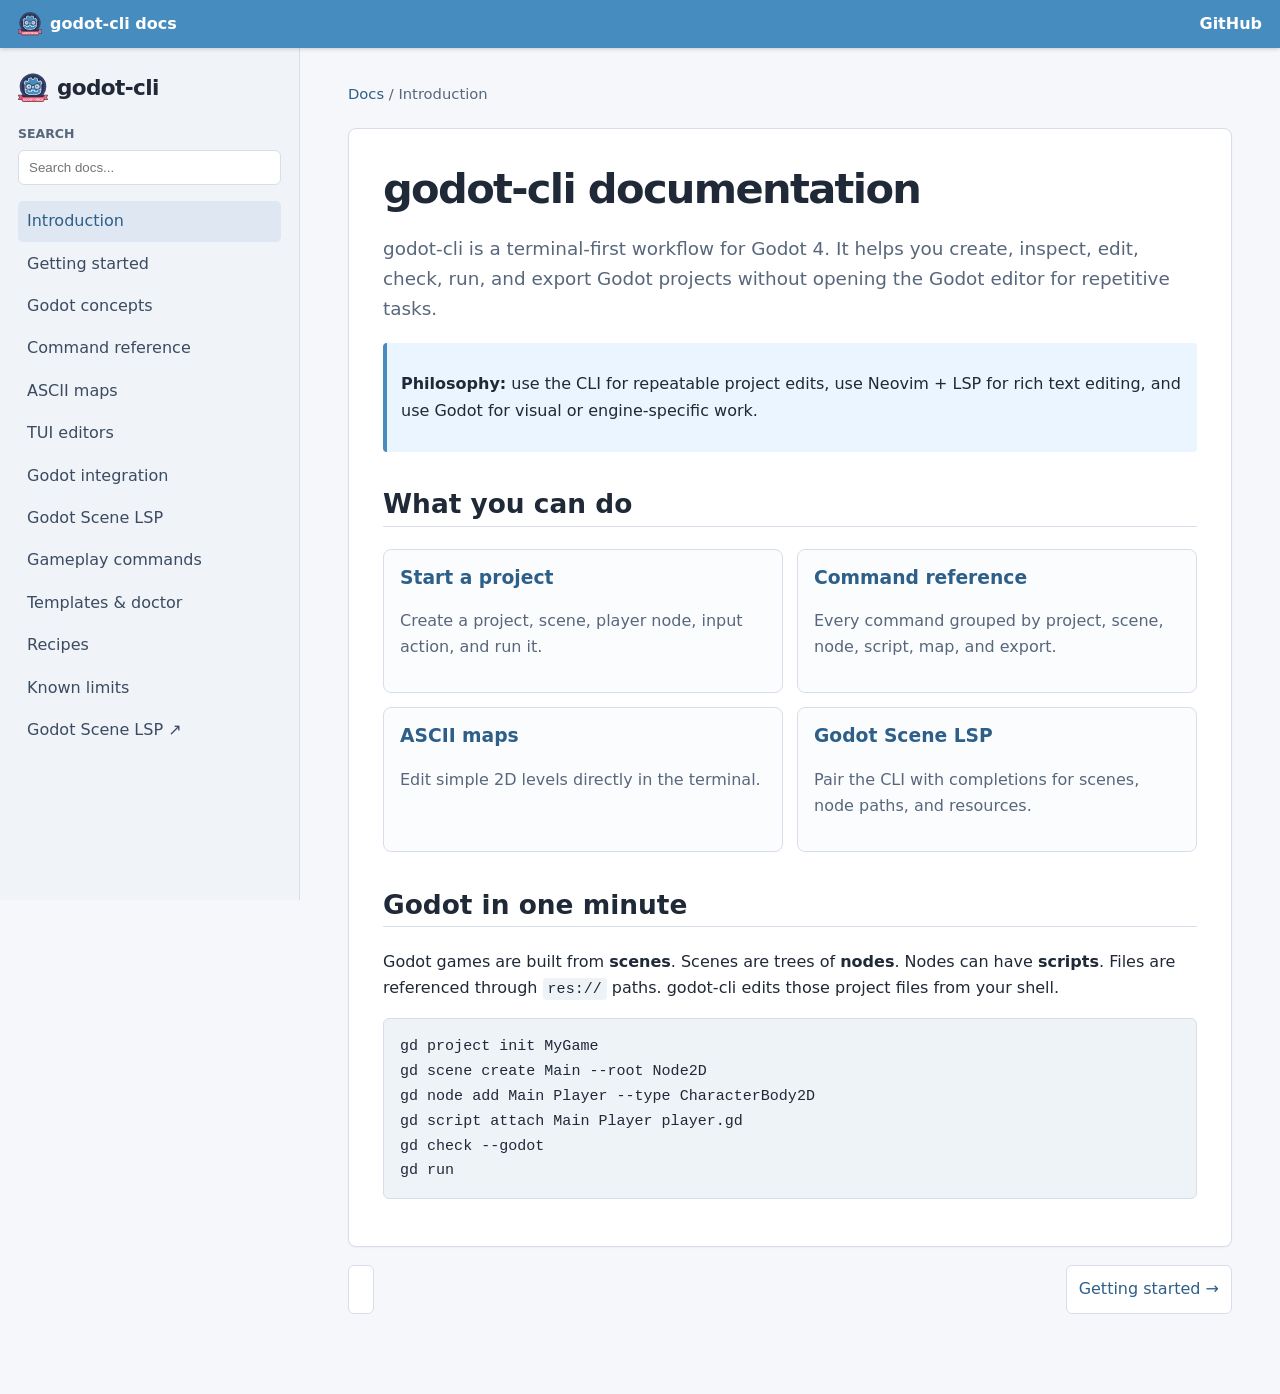
==== commit 75a6bde3: "Document gameplay and productivity commands" ====
--- a/index.html
+++ b/index.html
@@ -22,6 +22,8 @@
 <a  href='tui.html'>TUI editors</a>
 <a  href='godot-integration.html'>Godot integration</a>
 <a  href='godot-lsp.html'>Godot Scene LSP</a>
+<a  href='gameplay.html'>Gameplay commands</a>
+<a  href='productivity.html'>Templates & doctor</a>
 <a  href='recipes.html'>Recipes</a>
 <a  href='limits.html'>Known limits</a><a href='https://github.com/luisfer-cli/godot-scene-lsp'>Godot Scene LSP ↗</a></nav>
   </aside>
@@ -49,7 +51,7 @@
 </article>
     <nav class='pager'><span></span><a href='getting-started.html'>Getting started →</a></nav>
   </main>
-  <script>window.SEARCH_INDEX = [{'url': 'index.html', 'title': 'Introduction', 'text': '\n<h1>godot-cli documentation</h1>\n<p class=lead>godot-cli is a terminal-first workflow for Godot 4. It helps you create, inspect, edit, check, run, and export Godot projects without opening the Godot editor for repetitive tasks.</p>\n<div class=admonition note><p><strong>Philosophy:</strong> use the CLI for repeatable project edits, use Neovim + LSP for rich text editing, and use Godot for visual or engine-specific work.</p></div>\n<h2>What you can do</h2>\n<div class=cards>\n  <a class=card href=getting-started.html><h3>Start a project</h3><p>Create a project, scene, player node, input action, and run it.</p></a>\n  <a class=card href=commands.html><h3>Command reference</h3><p>Every command grouped by project, scene, node, script, map, and export.</p></a>\n  <a class=card href=maps.html><h3>ASCII maps</h3><p>Edit simple 2D levels directly in the terminal.</p></a>\n  <a class=card href=godot-lsp.html><h3>Godot Scene LSP</h3><p>Pair the CLI with completions for scenes, node paths, and resources.</p></a>\n</div>\n<h2>Godot in one minute</h2>\n<p>Godot games are built from <strong>scenes</strong>. Scenes are trees of <strong>nodes</strong>. Nodes can have <strong>scripts</strong>. Files are referenced through <code>res://</code> paths. godot-cli edits those project files from your shell.</p>\n<pre><code>gd project init MyGame\ngd scene create Main --root Node2D\ngd node add Main Player --type CharacterBody2D\ngd script attach Main Player player.gd\ngd check --godot\ngd run</code></pre>\n'}, {'url': 'getting-started.html', 'title': 'Getting started', 'text': '\n<h1>Getting started</h1>\n<p class=lead>This walkthrough creates a small Godot project using only shell commands.</p>\n<h2>Install</h2>\n<pre><code>git clone https://github.com/luisfer-cli/godot-cli.git\ncd godot-cli\nmake install\nexport PATH="$HOME/.local/bin:$PATH"</code></pre>\n<h2>Create a project</h2>\n<pre><code>mkdir MyGame && cd MyGame\ngd project init MyGame\ngd scene create Main --root Node2D\ngd scene main Main</code></pre>\n<h2>Add a player</h2>\n<pre><code>gd node add Main Player --type CharacterBody2D\ngd script create player.gd --extends CharacterBody2D\ngd script attach Main Player player.gd\ngd input add jump Space</code></pre>\n<h2>Create a level</h2>\n<pre><code>gd map new Level1 24 14\ngd map edit Level1\ngd map compile Level1 LevelScene</code></pre>\n<h2>Validate and run</h2>\n<pre><code>gd check --godot\ngd run</code></pre>\n<div class=admonition tip><p><strong>Tip:</strong> if your binary is not named <code>godot</code>, use <code>--godot /path/to/godot</code>.</p></div>\n'}, {'url': 'concepts.html', 'title': 'Godot concepts', 'text': '\n<h1>Godot concepts for CLI users</h1>\n<p class=lead>You do not need to memorize the editor UI to understand how Godot projects are structured.</p>\n<h2>Scenes</h2>\n<p>A scene is a reusable tree of nodes, usually saved as a <code>.tscn</code> file. Common examples: <code>Main.tscn</code>, <code>Player.tscn</code>, <code>Enemy.tscn</code>, <code>UI.tscn</code>.</p>\n<h2>Nodes</h2>\n<p>Nodes are the building blocks. <code>Node2D</code> groups 2D nodes. <code>CharacterBody2D</code> is useful for controlled characters. <code>Sprite2D</code> displays textures. <code>CollisionShape2D</code> defines collision geometry.</p>\n<h2>Scripts</h2>\n<p>Scripts add behavior to nodes. A GDScript file usually begins with <code>extends SomeGodotClass</code>. Attach scripts with <code>gd script attach</code>.</p>\n<h2>Resources and res:// paths</h2>\n<p>Godot refers to project files with <code>res://</code>. Example: <code>res://player.gd</code>. The CLI normalizes paths when attaching scripts or setting project values.</p>\n<h2>Where the CLI fits</h2>\n<p>godot-cli changes text resources conservatively. It is not a visual scene editor. It is for repeatable operations you want in shell history, scripts, and automation.</p>\n'}, {'url': 'commands.html', 'title': 'Command reference', 'text': '\n<h1>Command reference</h1>\n<p class=lead>Commands are intentionally boring and scriptable.</p>\n<h2>Project</h2><pre><code>gd project init &lt;name&gt;\ngd project info\ngd project setting get &lt;section/key&gt;\ngd project setting set &lt;section/key&gt; &lt;value&gt;</code></pre>\n<h2>Scenes</h2><pre><code>gd scene create &lt;path&gt; [--root Node2D]\ngd scene list\ngd scene main &lt;scene&gt;\ngd scene edit &lt;scene&gt;</code></pre>\n<h2>Nodes</h2><pre><code>gd node add &lt;scene&gt; &lt;name&gt; [--type Node2D] [--parent .]\ngd node list &lt;scene&gt;\ngd node get &lt;scene&gt; &lt;node&gt; &lt;property&gt;\ngd node set &lt;scene&gt; &lt;node&gt; &lt;property&gt; &lt;value&gt;\ngd node duplicate &lt;scene&gt; &lt;node&gt; &lt;new_name&gt;\ngd node rename &lt;scene&gt; &lt;node&gt; &lt;new_name&gt;\ngd node remove &lt;scene&gt; &lt;node&gt;</code></pre>\n<h2>Scripts and signals</h2><pre><code>gd script create &lt;path&gt; [--extends Node]\ngd script attach &lt;scene&gt; &lt;node&gt; &lt;script&gt;\ngd script list\ngd signal connect &lt;scene&gt; &lt;signal&gt; &lt;from_node&gt; &lt;to_node&gt; &lt;method&gt;</code></pre>\n<h2>Input and autoloads</h2><pre><code>gd input add &lt;action&gt; &lt;key&gt;\ngd input list\ngd input remove &lt;action&gt;\ngd autoload add &lt;name&gt; &lt;script&gt;\ngd autoload list\ngd autoload remove &lt;name&gt;</code></pre>\n<h2>Run, check, test, export</h2><pre><code>gd check [--godot [godot]]\ngd test\ngd export list\ngd export run &lt;preset&gt; [output] [--godot godot]\ngd run [--godot godot]\ngd self-test</code></pre>\n'}, {'url': 'maps.html', 'title': 'ASCII maps', 'text': '\n<h1>ASCII maps</h1>\n<p class=lead>ASCII maps are a quick way to sketch 2D levels without a visual TileMap editor.</p>\n<h2>Format</h2>\n<p><code>.</code> is empty. Every other character becomes a node when compiled.</p>\n<pre><code>P#.\n..#</code></pre>\n<h2>Commands</h2>\n<pre><code>gd map new Level1 16 9\ngd map check Level1\ngd map edit Level1\ngd map compile Level1 LevelScene --tile-size 16</code></pre>\n<h2>Legend</h2>\n<p>Create <code>levels/map.legend</code> to map characters to Godot node types.</p>\n<pre><code>[legend]\n#=StaticBody2D\nP=CharacterBody2D\nC=Camera2D</code></pre>\n<h2>Map editor keys</h2>\n<table><tr><th>Key</th><th>Action</th></tr><tr><td><code>h/j/k/l</code></td><td>Move cursor</td></tr><tr><td>printable key</td><td>Select tile</td></tr><tr><td><code>p</code> or space</td><td>Paint</td></tr><tr><td><code>u</code></td><td>Undo</td></tr><tr><td><code>:w</code>, <code>:q</code>, <code>:wq</code></td><td>Write/quit</td></tr></table>\n<div class=admonition note><p><strong>Why not native TileMap?</strong> Native TileMap editing needs TileSet and atlas metadata. The CLI uses ASCII maps until that data model is worth supporting.</p></div>\n'}, {'url': 'tui.html', 'title': 'TUI editors', 'text': '\n<h1>TUI editors</h1>\n<p class=lead>The TUIs are small terminal helpers with Vim-ish bindings. They are not full editor replacements.</p>\n<h2>Scene browser</h2>\n<pre><code>gd scene edit Main</code></pre>\n<table><tr><th>Key</th><th>Action</th></tr><tr><td><code>j/k</code></td><td>Move through nodes</td></tr><tr><td><code>/</code></td><td>Search node path</td></tr><tr><td><code>?</code></td><td>Help</td></tr><tr><td><code>:w</code>, <code>:q</code>, <code>:wq</code></td><td>Write/quit</td></tr></table>\n<h2>Map editor</h2>\n<pre><code>gd map edit Level1</code></pre>\n<p>Use this for quick ASCII map edits. Compile the map back into a scene with <code>gd map compile</code>.</p>\n'}, {'url': 'godot-integration.html', 'title': 'Godot integration', 'text': '\n<h1>Godot integration</h1>\n<p class=lead>The CLI delegates engine work to the real Godot binary.</p>\n<h2>Run</h2><pre><code>gd run\ngd run --godot /opt/Godot_v4/godot</code></pre>\n<h2>Headless check</h2><pre><code>gd check --godot</code></pre>\n<h2>Exports</h2><pre><code>gd export list\ngd export run Linux build/game.x86_64</code></pre>\n<h2>Tests</h2><p>Configure a test command in <code>project.godot</code>.</p><pre><code>[gd]\ntest_command=godot --headless --path . --script res://test_runner.gd</code></pre><pre><code>gd test</code></pre>\n'}, {'url': 'godot-lsp.html', 'title': 'Godot Scene LSP', 'text': '\n<h1>Godot Scene LSP</h1>\n<p class=lead>Pair godot-cli with <a href=https://github.com/luisfer-cli/godot-scene-lsp>godot-scene-lsp</a> for rich Neovim editing.</p>\n<p>The LSP is a minimal dependency-free server focused on scenes, nodes, resources, and GDScript completions while working without opening Godot.</p>\n<h2>Features</h2>\n<ul><li>Scene <code>.tscn</code> completions.</li><li>Node path completions like <code>Player/Sprite</code>.</li><li><code>res://...</code> resource completions for scripts, scenes, textures, audio, and project files.</li><li>Godot classes, keywords, callbacks, and project symbols.</li><li>Document symbols, definitions, references, hover, and simple diagnostics.</li></ul>\n<h2>Install</h2><pre><code>git clone https://github.com/luisfer-cli/godot-scene-lsp.git\ncd godot-scene-lsp\nmake install</code></pre>\n<h2>Neovim</h2><pre><code>vim.lsp.start({\n  name = godot-scene-lsp,\n  cmd = { godot-scene-lsp, --stdio },\n  root_dir = vim.fs.root(0, { project.godot, .git }),\n})</code></pre>\n<h2>Recommended workflow</h2><p>Use godot-cli for repeatable structural changes. Use Neovim + godot-scene-lsp for writing scripts and editing scenes/resources. Use Godot for visual authoring when the terminal stops being the fastest tool.</p>\n'}, {'url': 'recipes.html', 'title': 'Recipes', 'text': '\n<h1>Recipes</h1>\n<h2>Create a player scene</h2><pre><code>gd scene create Player --root CharacterBody2D\ngd node add Player Sprite --type Sprite2D\ngd node add Player Collision --type CollisionShape2D\ngd script create player.gd --extends CharacterBody2D\ngd script attach Player Player player.gd</code></pre>\n<h2>Create a UI scene</h2><pre><code>gd scene create UI --root Control\ngd node add UI Menu --type VBoxContainer\ngd node add UI StartButton --type Button --parent Menu</code></pre>\n<h2>Prepare export</h2><pre><code>gd check --godot\ngd export list\ngd export run Linux dist/my-game.x86_64</code></pre>\n<h2>Use Neovim for deep edits</h2><pre><code>nvim Main.tscn player.gd</code></pre><p>With godot-scene-lsp running, you get project-aware completions for node paths and <code>res://</code> resources.</p>\n'}, {'url': 'limits.html', 'title': 'Known limits', 'text': '\n<h1>Known limits</h1>\n<ul><li><code>.tscn</code> support is conservative and line-preserving, not a full Godot resource parser.</li><li>Native TileMap/TileSet editing is not implemented; use ASCII maps or Neovim/Godot for full tileset metadata.</li><li>The curses TUIs are intentionally small helpers.</li><li>Input mapping supports basic keys first.</li><li>On Windows, curses may require a compatible terminal environment.</li></ul>\n<h2>Design rule</h2><p>godot-cli should stay boring and scriptable. If a feature starts becoming a clone of Godots editor, it probably belongs in Godot or the LSP instead.</p>\n'}];</script>
+  <script>window.SEARCH_INDEX = [{'url': 'index.html', 'title': 'Introduction', 'text': '\n<h1>godot-cli documentation</h1>\n<p class=lead>godot-cli is a terminal-first workflow for Godot 4. It helps you create, inspect, edit, check, run, and export Godot projects without opening the Godot editor for repetitive tasks.</p>\n<div class=admonition note><p><strong>Philosophy:</strong> use the CLI for repeatable project edits, use Neovim + LSP for rich text editing, and use Godot for visual or engine-specific work.</p></div>\n<h2>What you can do</h2>\n<div class=cards>\n  <a class=card href=getting-started.html><h3>Start a project</h3><p>Create a project, scene, player node, input action, and run it.</p></a>\n  <a class=card href=commands.html><h3>Command reference</h3><p>Every command grouped by project, scene, node, script, map, and export.</p></a>\n  <a class=card href=maps.html><h3>ASCII maps</h3><p>Edit simple 2D levels directly in the terminal.</p></a>\n  <a class=card href=godot-lsp.html><h3>Godot Scene LSP</h3><p>Pair the CLI with completions for scenes, node paths, and resources.</p></a>\n</div>\n<h2>Godot in one minute</h2>\n<p>Godot games are built from <strong>scenes</strong>. Scenes are trees of <strong>nodes</strong>. Nodes can have <strong>scripts</strong>. Files are referenced through <code>res://</code> paths. godot-cli edits those project files from your shell.</p>\n<pre><code>gd project init MyGame\ngd scene create Main --root Node2D\ngd node add Main Player --type CharacterBody2D\ngd script attach Main Player player.gd\ngd check --godot\ngd run</code></pre>\n'}, {'url': 'getting-started.html', 'title': 'Getting started', 'text': '\n<h1>Getting started</h1>\n<p class=lead>This walkthrough creates a small Godot project using only shell commands.</p>\n<h2>Install</h2>\n<pre><code>git clone https://github.com/luisfer-cli/godot-cli.git\ncd godot-cli\nmake install\nexport PATH="$HOME/.local/bin:$PATH"</code></pre>\n<h2>Create a project</h2>\n<pre><code>mkdir MyGame && cd MyGame\ngd project init MyGame\ngd scene create Main --root Node2D\ngd scene main Main</code></pre>\n<h2>Add a player</h2>\n<pre><code>gd node add Main Player --type CharacterBody2D\ngd script create player.gd --extends CharacterBody2D\ngd script attach Main Player player.gd\ngd input add jump Space</code></pre>\n<h2>Create a level</h2>\n<pre><code>gd map new Level1 24 14\ngd map edit Level1\ngd map compile Level1 LevelScene</code></pre>\n<h2>Validate and run</h2>\n<pre><code>gd check --godot\ngd run</code></pre>\n<div class=admonition tip><p><strong>Tip:</strong> if your binary is not named <code>godot</code>, use <code>--godot /path/to/godot</code>.</p></div>\n'}, {'url': 'concepts.html', 'title': 'Godot concepts', 'text': '\n<h1>Godot concepts for CLI users</h1>\n<p class=lead>You do not need to memorize the editor UI to understand how Godot projects are structured.</p>\n<h2>Scenes</h2>\n<p>A scene is a reusable tree of nodes, usually saved as a <code>.tscn</code> file. Common examples: <code>Main.tscn</code>, <code>Player.tscn</code>, <code>Enemy.tscn</code>, <code>UI.tscn</code>.</p>\n<h2>Nodes</h2>\n<p>Nodes are the building blocks. <code>Node2D</code> groups 2D nodes. <code>CharacterBody2D</code> is useful for controlled characters. <code>Sprite2D</code> displays textures. <code>CollisionShape2D</code> defines collision geometry.</p>\n<h2>Scripts</h2>\n<p>Scripts add behavior to nodes. A GDScript file usually begins with <code>extends SomeGodotClass</code>. Attach scripts with <code>gd script attach</code>.</p>\n<h2>Resources and res:// paths</h2>\n<p>Godot refers to project files with <code>res://</code>. Example: <code>res://player.gd</code>. The CLI normalizes paths when attaching scripts or setting project values.</p>\n<h2>Where the CLI fits</h2>\n<p>godot-cli changes text resources conservatively. It is not a visual scene editor. It is for repeatable operations you want in shell history, scripts, and automation.</p>\n'}, {'url': 'commands.html', 'title': 'Command reference', 'text': '\n<h1>Command reference</h1>\n<p class=lead>Commands are intentionally boring and scriptable.</p>\n<h2>Project</h2><pre><code>gd project init &lt;name&gt;\ngd project info\ngd project scaffold\ngd project setting get &lt;section/key&gt;\ngd project setting set &lt;section/key&gt; &lt;value&gt;</code></pre>\n<h2>Scenes</h2><pre><code>gd scene create &lt;path&gt; [--root Node2D]\ngd scene list\ngd scene main &lt;scene&gt;\ngd scene instance &lt;scene&gt; &lt;name&gt; &lt;packed.tscn&gt; [--parent .]\ngd scene edit &lt;scene&gt;</code></pre>\n<h2>Nodes</h2><pre><code>gd node add &lt;scene&gt; &lt;name&gt; [--type Node2D] [--parent .]\ngd node list &lt;scene&gt;\ngd node get &lt;scene&gt; &lt;node&gt; &lt;property&gt;\ngd node set &lt;scene&gt; &lt;node&gt; &lt;property&gt; &lt;value&gt;\ngd node duplicate &lt;scene&gt; &lt;node&gt; &lt;new_name&gt;\ngd node rename &lt;scene&gt; &lt;node&gt; &lt;new_name&gt;\ngd node remove &lt;scene&gt; &lt;node&gt;</code></pre>\n<h2>Scripts and signals</h2><pre><code>gd script create &lt;path&gt; [--extends Node] [--template platformer2d]\ngd script attach &lt;scene&gt; &lt;node&gt; &lt;script&gt;\ngd script list\ngd signal connect &lt;scene&gt; &lt;signal&gt; &lt;from_node&gt; &lt;to_node&gt; &lt;method&gt;\ngd signal list &lt;scene&gt;</code></pre>\n<h2>Spritesheets and assets</h2><pre><code>gd spriteframes from-sheet &lt;scene&gt; &lt;node&gt; &lt;image&gt; --anim &lt;name&gt; --frame WxH --count N [--fps N] [--columns N] [--offset X,Y] [--out file.tres]\ngd asset list\ngd asset check</code></pre>\n<h2>Gameplay builders</h2><pre><code>gd collision add &lt;scene&gt; &lt;node&gt; rectangle|circle|capsule &lt;size&gt;\ngd camera add &lt;scene&gt; &lt;name&gt; [--parent .] [--current] [--zoom N]\ngd audio add &lt;scene&gt; &lt;name&gt; &lt;file&gt; [--parent .]\ngd group add|list|remove &lt;scene&gt; [node] [group]</code></pre>\n<h2>Input and autoloads</h2><pre><code>gd input add &lt;action&gt; &lt;key&gt;\ngd input preset platformer|topdown\ngd input list\ngd input remove &lt;action&gt;\ngd autoload add &lt;name&gt; &lt;script&gt;\ngd autoload list\ngd autoload remove &lt;name&gt;</code></pre>\n<h2>Templates, doctor, docs</h2><pre><code>gd template platformer|topdown|menu\ngd doctor\ngd docs &lt;GodotClass&gt; [--open]</code></pre>\n<h2>Run, check, test, export</h2><pre><code>gd check [--godot [godot]]\ngd test\ngd export list\ngd export run &lt;preset&gt; [output] [--godot godot]\ngd run [--godot godot]\ngd self-test</code></pre>\n'}, {'url': 'maps.html', 'title': 'ASCII maps', 'text': '\n<h1>ASCII maps</h1>\n<p class=lead>ASCII maps are a quick way to sketch 2D levels without a visual TileMap editor.</p>\n<h2>Format</h2>\n<p><code>.</code> is empty. Every other character becomes a node when compiled.</p>\n<pre><code>P#.\n..#</code></pre>\n<h2>Commands</h2>\n<pre><code>gd map new Level1 16 9\ngd map check Level1\ngd map edit Level1\ngd map compile Level1 LevelScene --tile-size 16</code></pre>\n<h2>Legend</h2>\n<p>Create <code>levels/map.legend</code> to map characters to Godot node types.</p>\n<pre><code>[legend]\n#=StaticBody2D\nP=CharacterBody2D\nC=Camera2D</code></pre>\n<h2>Map editor keys</h2>\n<table><tr><th>Key</th><th>Action</th></tr><tr><td><code>h/j/k/l</code></td><td>Move cursor</td></tr><tr><td>printable key</td><td>Select tile</td></tr><tr><td><code>p</code> or space</td><td>Paint</td></tr><tr><td><code>u</code></td><td>Undo</td></tr><tr><td><code>:w</code>, <code>:q</code>, <code>:wq</code></td><td>Write/quit</td></tr></table>\n<div class=admonition note><p><strong>Why not native TileMap?</strong> Native TileMap editing needs TileSet and atlas metadata. The CLI uses ASCII maps until that data model is worth supporting.</p></div>\n'}, {'url': 'tui.html', 'title': 'TUI editors', 'text': '\n<h1>TUI editors</h1>\n<p class=lead>The TUIs are small terminal helpers with Vim-ish bindings. They are not full editor replacements.</p>\n<h2>Scene browser</h2>\n<pre><code>gd scene edit Main</code></pre>\n<table><tr><th>Key</th><th>Action</th></tr><tr><td><code>j/k</code></td><td>Move through nodes</td></tr><tr><td><code>/</code></td><td>Search node path</td></tr><tr><td><code>?</code></td><td>Help</td></tr><tr><td><code>:w</code>, <code>:q</code>, <code>:wq</code></td><td>Write/quit</td></tr></table>\n<h2>Map editor</h2>\n<pre><code>gd map edit Level1</code></pre>\n<p>Use this for quick ASCII map edits. Compile the map back into a scene with <code>gd map compile</code>.</p>\n'}, {'url': 'godot-integration.html', 'title': 'Godot integration', 'text': '\n<h1>Godot integration</h1>\n<p class=lead>The CLI delegates engine work to the real Godot binary.</p>\n<h2>Run</h2><pre><code>gd run\ngd run --godot /opt/Godot_v4/godot</code></pre>\n<h2>Headless check</h2><pre><code>gd check --godot</code></pre>\n<h2>Exports</h2><pre><code>gd export list\ngd export run Linux build/game.x86_64</code></pre>\n<h2>Tests</h2><p>Configure a test command in <code>project.godot</code>.</p><pre><code>[gd]\ntest_command=godot --headless --path . --script res://test_runner.gd</code></pre><pre><code>gd test</code></pre>\n'}, {'url': 'godot-lsp.html', 'title': 'Godot Scene LSP', 'text': '\n<h1>Godot Scene LSP</h1>\n<p class=lead>Pair godot-cli with <a href=https://github.com/luisfer-cli/godot-scene-lsp>godot-scene-lsp</a> for rich Neovim editing.</p>\n<p>The LSP is a minimal dependency-free server focused on scenes, nodes, resources, and GDScript completions while working without opening Godot.</p>\n<h2>Features</h2>\n<ul><li>Scene <code>.tscn</code> completions.</li><li>Node path completions like <code>Player/Sprite</code>.</li><li><code>res://...</code> resource completions for scripts, scenes, textures, audio, and project files.</li><li>Godot classes, keywords, callbacks, and project symbols.</li><li>Document symbols, definitions, references, hover, and simple diagnostics.</li></ul>\n<h2>Install</h2><pre><code>git clone https://github.com/luisfer-cli/godot-scene-lsp.git\ncd godot-scene-lsp\nmake install</code></pre>\n<h2>Neovim</h2><pre><code>vim.lsp.start({\n  name = godot-scene-lsp,\n  cmd = { godot-scene-lsp, --stdio },\n  root_dir = vim.fs.root(0, { project.godot, .git }),\n})</code></pre>\n<h2>Recommended workflow</h2><p>Use godot-cli for repeatable structural changes. Use Neovim + godot-scene-lsp for writing scripts and editing scenes/resources. Use Godot for visual authoring when the terminal stops being the fastest tool.</p>\n'}, {'url': 'gameplay.html', 'title': 'Gameplay commands', 'text': '\n<h1>Gameplay commands</h1>\n<p class=lead>High-value scene building blocks without opening the editor.</p>\n<h2>Instance a scene</h2><pre><code>gd scene instance Main Mob enemy.tscn --parent Enemies</code></pre>\n<p>Adds a <code>PackedScene</code> external resource and a node with <code>instance=ExtResource(...)</code>.</p>\n<h2>Collisions</h2><pre><code>gd collision add Main Player rectangle 16x24\n# circle: radius, capsule: radius,height\ngd collision add Main Aura circle 32</code></pre>\n<p>Creates the <code>RectangleShape2D</code>/<code>CircleShape2D</code>/<code>CapsuleShape2D</code> sub-resource and a <code>CollisionShape2D</code> child node. Polygons stay in Neovim/Godot.</p>\n<h2>Camera and audio</h2><pre><code>gd camera add Main Camera --parent Player --current --zoom 2\ngd audio add Main Jump assets/jump.wav --parent Player</code></pre>\n<h2>Groups and signals</h2><pre><code>gd group add Main Player enemies\ngd group list Main\ngd group remove Main Player enemies\ngd signal connect Main body_entered Area Body _hit\ngd signal list Main</code></pre>\n<h2>Spritesheets</h2><pre><code>gd node add Main PlayerAnim --type AnimatedSprite2D --parent Player\ngd spriteframes from-sheet Main PlayerAnim assets/player.png   --anim walk --frame 16x16 --count 6 --fps 10 --columns 3 --offset 0,0</code></pre>\n<p>Generates a <code>SpriteFrames</code> <code>.tres</code> with one <code>AtlasTexture</code> per frame and assigns it to the node. Then play from script:</p>\n<pre><code>$PlayerAnim.play("walk")</code></pre>\n<h2>Assets</h2><pre><code>gd asset list\ngd asset check</code></pre><p>Finds every <code>res://</code> reference in <code>.tscn</code>/<code>.tres</code>/<code>.gd</code>/<code>project.godot</code> and reports broken ones.</p>\n'}, {'url': 'productivity.html', 'title': 'Templates & doctor', 'text': '\n<h1>Templates, presets and doctor</h1>\n<h2>Minimal playable game</h2><pre><code>mkdir MyGame && cd MyGame\ngd template platformer\ngd run</code></pre>\n<p><code>platformer</code>, <code>topdown</code> and <code>menu</code> generate a small playable project: main scene, player with collision+camera, starter script, input actions and folder scaffold. Everything stays plain files you can edit.</p>\n<h2>Script templates</h2><pre><code>gd script create player.gd --template platformer2d\ngd script create game_state.gd --template autoload-state</code></pre>\n<h2>Input presets</h2><pre><code>gd input preset platformer   # move_left A, move_right D, jump Space\ngd input preset topdown      # WASD</code></pre>\n<h2>Scaffold</h2><pre><code>gd project scaffold</code></pre><p>Creates <code>scenes/ scripts/ assets/ levels/</code>.</p>\n<h2>Doctor</h2><pre><code>gd doctor</code></pre><p>Checks <code>project.godot</code>, Godot in <code>PATH</code>, main scene, missing <code>res://</code> resources, export presets, and reminds you about <a href=godot-lsp.html>Godot Scene LSP</a>. Exit code 1 when something is broken.</p>\n<h2>Docs lookup</h2><pre><code>gd docs CharacterBody2D\ngd docs AnimatedSprite2D --open</code></pre><p>Prints (or opens) the official Godot class docs URL.</p>\n'}, {'url': 'recipes.html', 'title': 'Recipes', 'text': '\n<h1>Recipes</h1>\n<h2>Create a player scene</h2><pre><code>gd scene create Player --root CharacterBody2D\ngd node add Player Sprite --type Sprite2D\ngd node add Player Collision --type CollisionShape2D\ngd script create player.gd --extends CharacterBody2D\ngd script attach Player Player player.gd</code></pre>\n<h2>Create a UI scene</h2><pre><code>gd scene create UI --root Control\ngd node add UI Menu --type VBoxContainer\ngd node add UI StartButton --type Button --parent Menu</code></pre>\n<h2>Prepare export</h2><pre><code>gd check --godot\ngd export list\ngd export run Linux dist/my-game.x86_64</code></pre>\n<h2>Use Neovim for deep edits</h2><pre><code>nvim Main.tscn player.gd</code></pre><p>With godot-scene-lsp running, you get project-aware completions for node paths and <code>res://</code> resources.</p>\n'}, {'url': 'limits.html', 'title': 'Known limits', 'text': '\n<h1>Known limits</h1>\n<ul><li><code>.tscn</code> support is conservative and line-preserving, not a full Godot resource parser.</li><li>Native TileMap/TileSet editing is not implemented; use ASCII maps or Neovim/Godot for full tileset metadata.</li><li><code>spriteframes from-sheet</code> writes one animation per generated <code>.tres</code>; merge more in Neovim/Godot.</li><li><code>collision add</code> covers rectangle/circle/capsule; polygon shapes stay in the editor.</li><li>The curses TUIs are intentionally small helpers.</li><li>Input mapping supports basic keys first.</li><li>On Windows, curses may require a compatible terminal environment.</li></ul>\n<h2>Design rule</h2><p>godot-cli should stay boring and scriptable. If a feature starts becoming a clone of Godots editor, it probably belongs in Godot or the LSP instead.</p>\n'}];</script>
   <script src='docs.js'></script>
 </body>
 </html>
